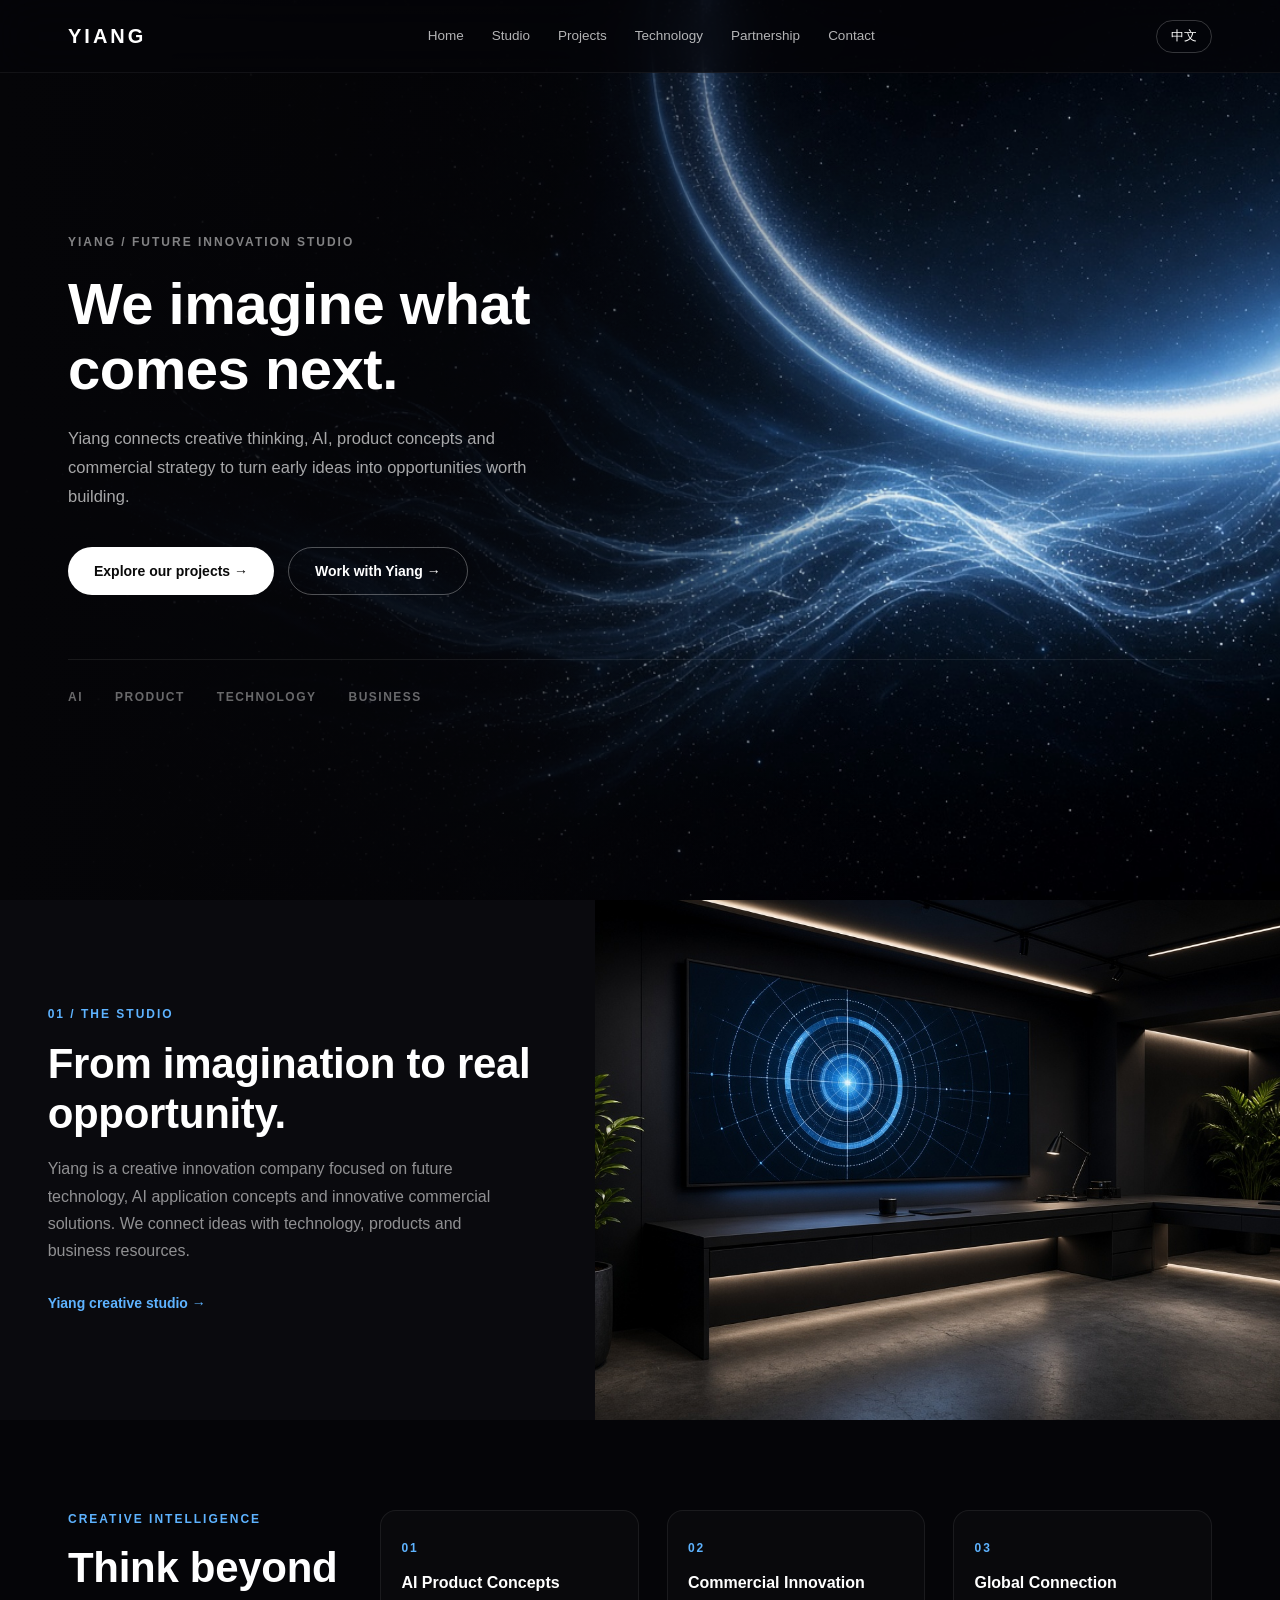
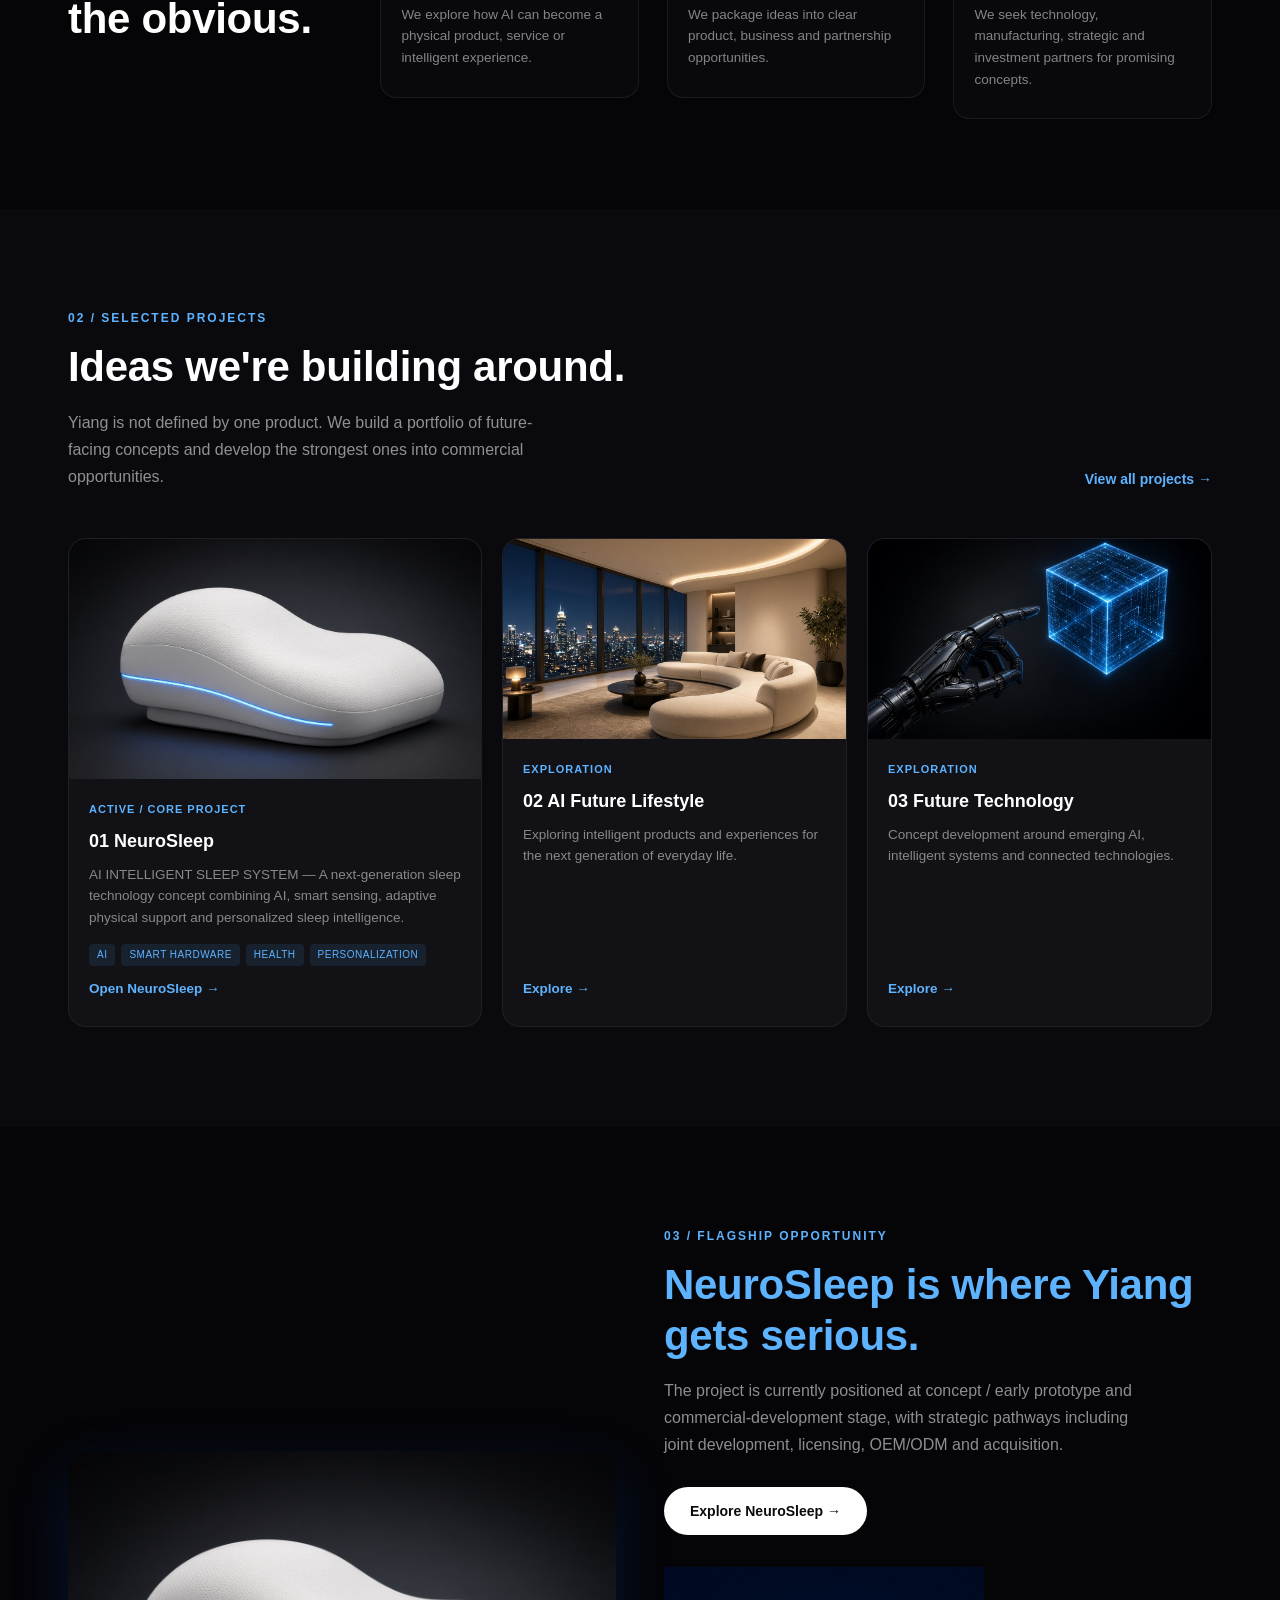
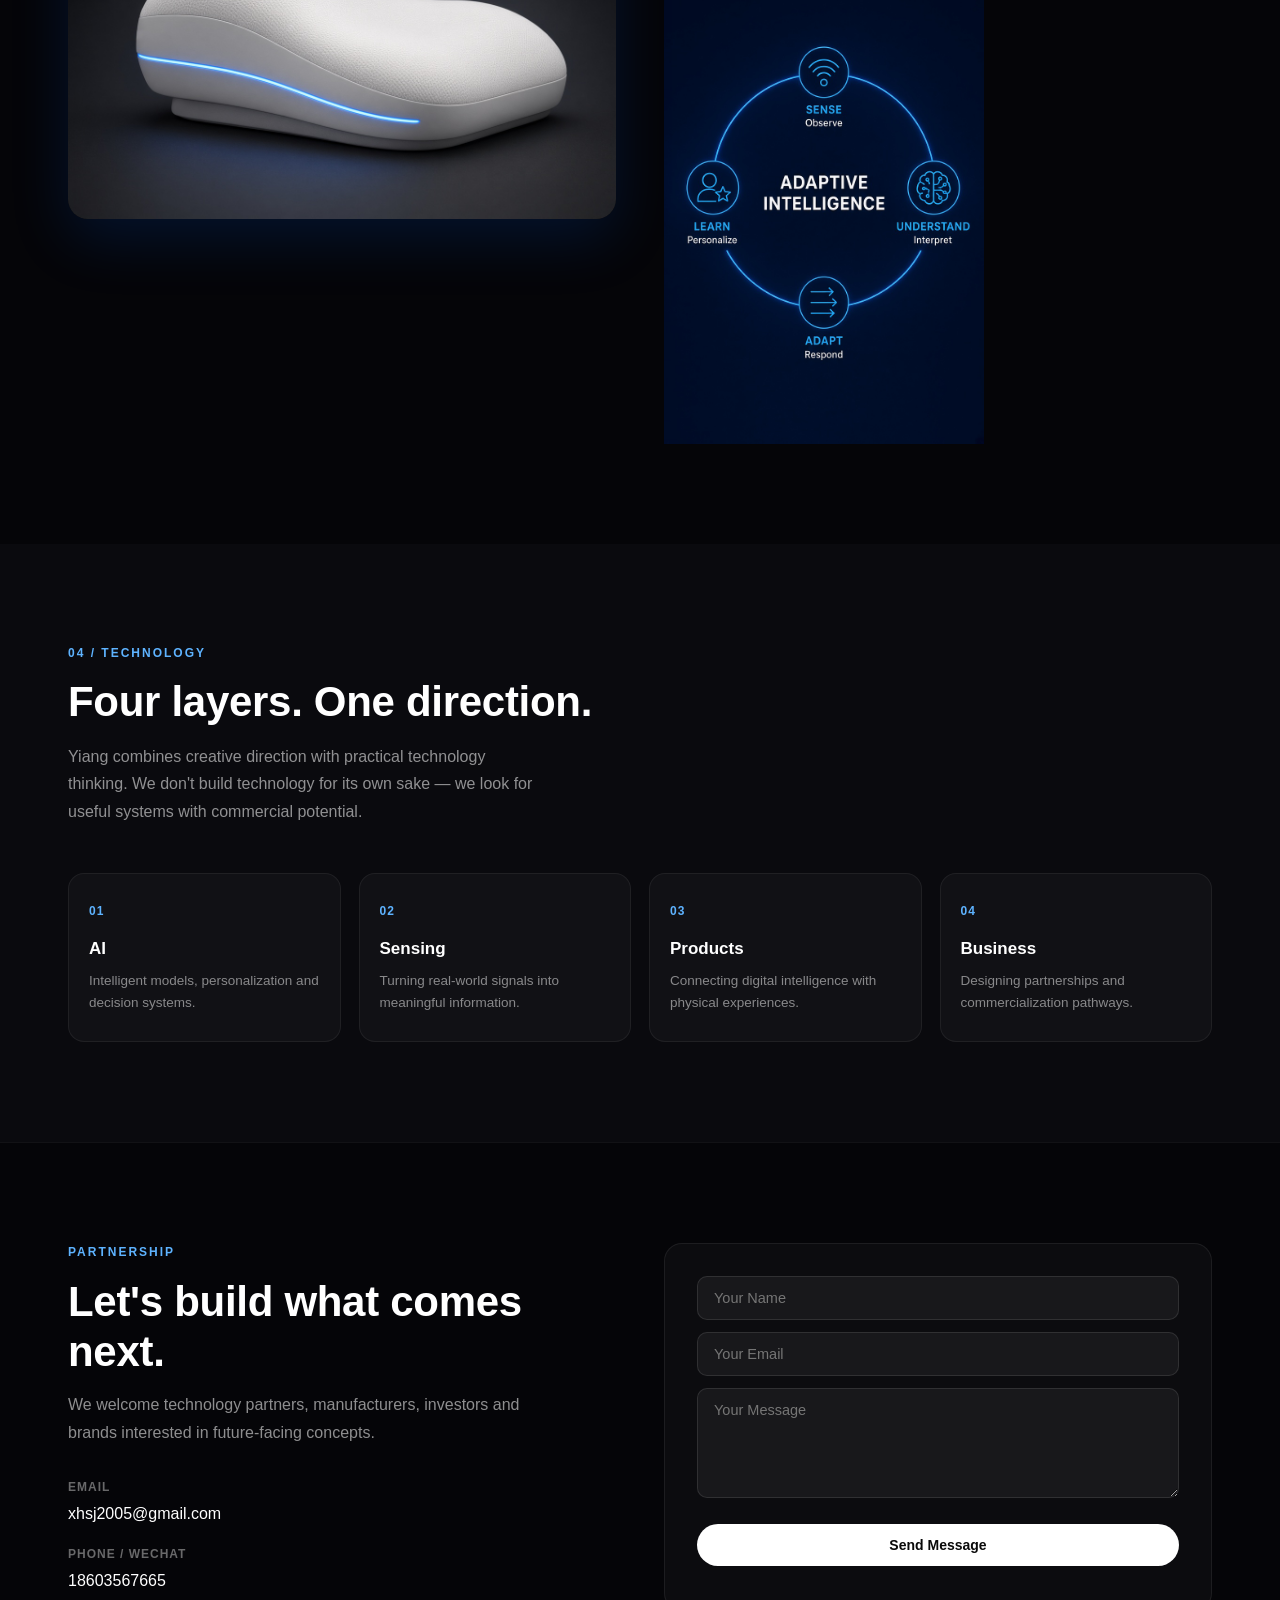
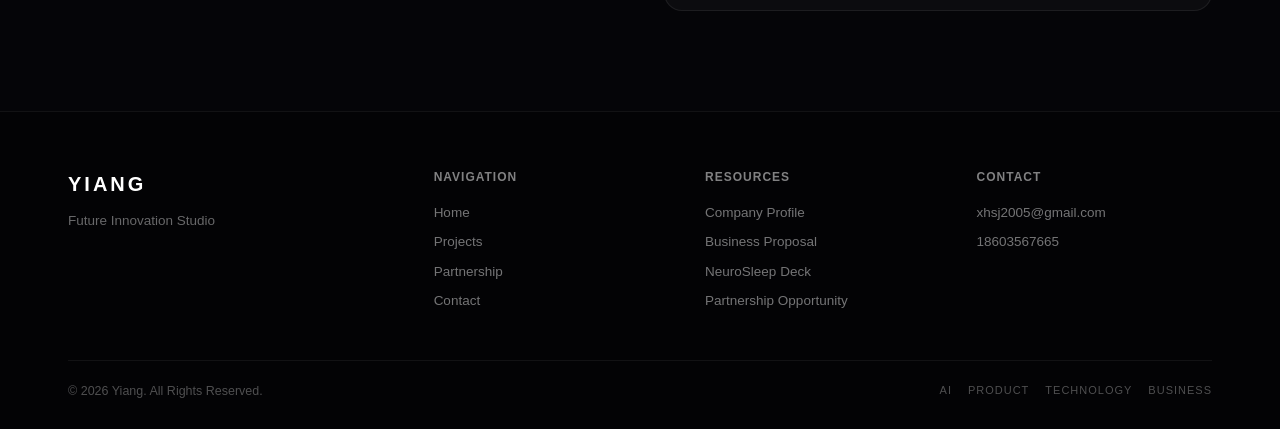
==== index.html @ 13b85a97 "Yiang website redesign" ====
<!DOCTYPE html>
<html lang="en">
<head>
<meta charset="UTF-8">
<meta name="viewport" content="width=device-width, initial-scale=1.0">
<title>Yiang | Future Innovation Studio</title>
<meta name="description" content="Yiang connects creative thinking, AI, product concepts and commercial strategy to turn early ideas into opportunities worth building.">
<link rel="icon" href="image/yiang-logo.png">
<link rel="stylesheet" href="style.css">
</head>
<body>

<!-- HEADER -->
<header class="header">
  <div class="container nav-container">
    <a href="#home" class="logo">YIANG</a>
    <nav class="nav-menu" id="main-nav">
      <a href="#home" data-en="Home" data-zh="首页">Home</a>
      <a href="#studio" data-en="Studio" data-zh="工作室">Studio</a>
      <a href="#projects" data-en="Projects" data-zh="项目">Projects</a>
      <a href="#technology" data-en="Technology" data-zh="技术">Technology</a>
      <a href="#contact" data-en="Partnership" data-zh="合作">Partnership</a>
      <a href="#contact" data-en="Contact" data-zh="联系">Contact</a>
    </nav>
    <div class="header-actions">
      <button id="language-toggle" type="button">中文</button>
      <button class="menu-toggle" id="menu-toggle" aria-label="Menu">☰</button>
    </div>
  </div>
</header>

<!-- HERO -->
<section id="home" class="hero">
  <div class="hero-bg"></div>
  <div class="container">
    <div class="hero-content">
      <div class="hero-label">YIANG / FUTURE INNOVATION STUDIO</div>
      <h1 data-en="We imagine what comes next." data-zh="我们想象下一步。">
        We imagine<br>what comes next.
      </h1>
      <p data-en="Yiang connects creative thinking, AI, product concepts and commercial strategy to turn early ideas into opportunities worth building."
         data-zh="Yiang 连接创意思维、人工智能、产品概念与商业策略，将早期想法转化为值得落地的机会。">
        Yiang connects creative thinking, AI, product concepts and commercial strategy to turn early ideas into opportunities worth building.
      </p>
      <div class="hero-buttons">
        <a href="#projects" class="btn-primary" data-en="Explore our projects →" data-zh="探索项目 →">Explore our projects →</a>
        <a href="#contact" class="btn-outline" data-en="Work with Yiang →" data-zh="与 Yiang 合作 →">Work with Yiang →</a>
      </div>
    </div>
    <div class="hero-tags">
      <span>AI</span>
      <span>PRODUCT</span>
      <span>TECHNOLOGY</span>
      <span>BUSINESS</span>
    </div>
  </div>
</section>

<!-- STUDIO -->
<section id="studio" class="studio">
  <div class="studio-text">
    <div class="section-label">01 / THE STUDIO</div>
    <h2 class="section-title" data-en="From imagination to real opportunity." data-zh="从想象到真实机会。">
      From imagination to real opportunity.
    </h2>
    <p class="section-desc" data-en="Yiang is a creative innovation company focused on future technology, AI application concepts and innovative commercial solutions. We connect ideas with technology, products and business resources."
       data-zh="Yiang 是一家聚焦未来科技、AI 应用概念与创新商业解决方案的创意公司。我们连接想法、技术、产品与商业资源。">
      Yiang is a creative innovation company focused on future technology, AI application concepts and innovative commercial solutions. We connect ideas with technology, products and business resources.
    </p>
    <a href="#projects" class="studio-link" data-en="Yiang creative studio →" data-zh="Yiang 创意工作室 →">Yiang creative studio →</a>
  </div>
  <div class="studio-image"></div>
</section>

<!-- CREATIVE INTELLIGENCE -->
<section class="creative">
  <div class="container">
    <div class="creative-grid">
      <div class="creative-intro">
        <div class="section-label">CREATIVE INTELLIGENCE</div>
        <h2 class="section-title" data-en="Think beyond the obvious." data-zh="超越显而易见的思考。">
          Think beyond the obvious.
        </h2>
      </div>
      <div class="creative-card reveal">
        <div class="section-label" style="margin-bottom:12px">01</div>
        <h3 data-en="AI Product Concepts" data-zh="AI 产品概念">AI Product Concepts</h3>
        <p data-en="We explore how AI can become a physical product, service or intelligent experience."
           data-zh="探索 AI 如何成为实体产品、服务或智能体验。">
          We explore how AI can become a physical product, service or intelligent experience.
        </p>
      </div>
      <div class="creative-card reveal">
        <div class="section-label" style="margin-bottom:12px">02</div>
        <h3 data-en="Commercial Innovation" data-zh="商业创新">Commercial Innovation</h3>
        <p data-en="We package ideas into clear product, business and partnership opportunities."
           data-zh="将想法包装为清晰的产品、商业与合作机会。">
          We package ideas into clear product, business and partnership opportunities.
        </p>
      </div>
      <div class="creative-card reveal">
        <div class="section-label" style="margin-bottom:12px">03</div>
        <h3 data-en="Global Connection" data-zh="全球连接">Global Connection</h3>
        <p data-en="We seek technology, manufacturing, strategic and investment partners for promising concepts."
           data-zh="为有前景的概念寻找技术、制造、战略与投资伙伴。">
          We seek technology, manufacturing, strategic and investment partners for promising concepts.
        </p>
      </div>
    </div>
  </div>
</section>

<!-- PROJECTS -->
<section id="projects" class="projects">
  <div class="container">
    <div class="projects-header">
      <div>
        <div class="section-label">02 / SELECTED PROJECTS</div>
        <h2 class="section-title" data-en="Ideas we're building around." data-zh="我们正在构建的想法。">
          Ideas we're building around.
        </h2>
        <p class="section-desc" data-en="Yiang is not defined by one product. We build a portfolio of future-facing concepts and develop the strongest ones into commercial opportunities."
           data-zh="Yiang 不由单一产品定义。我们构建面向未来的概念组合，并将最有潜力的落地为商业机会。">
          Yiang is not defined by one product. We build a portfolio of future-facing concepts and develop the strongest ones into commercial opportunities.
        </p>
      </div>
      <a href="#contact" class="studio-link" data-en="View all projects →" data-zh="查看全部项目 →">View all projects →</a>
    </div>

    <div class="project-grid">
      <div class="project-card featured reveal">
        <img src="image/neurosleep-device.webp" alt="NeuroSleep">
        <div class="project-body">
          <div class="project-tag">ACTIVE / CORE PROJECT</div>
          <h3>01 NeuroSleep</h3>
          <p data-en="AI INTELLIGENT SLEEP SYSTEM — A next-generation sleep technology concept combining AI, smart sensing, adaptive physical support and personalized sleep intelligence."
             data-zh="AI 智能睡眠系统 — 下一代睡眠科技概念，融合 AI、智能传感、自适应物理支撑与个性化睡眠智能。">
            AI INTELLIGENT SLEEP SYSTEM — A next-generation sleep technology concept combining AI, smart sensing, adaptive physical support and personalized sleep intelligence.
          </p>
          <div class="project-tags">
            <span>AI</span><span>SMART HARDWARE</span><span>HEALTH</span><span>PERSONALIZATION</span>
          </div>
          <a href="https://yiang1905.github.io/NeuroSleep-Technology/" target="_blank" class="project-link">Open NeuroSleep →</a>
        </div>
      </div>

      <div class="project-card reveal">
        <img src="image/ai-lifestyle-room.webp" alt="AI Future Lifestyle">
        <div class="project-body">
          <div class="project-tag">EXPLORATION</div>
          <h3>02 AI Future Lifestyle</h3>
          <p data-en="Exploring intelligent products and experiences for the next generation of everyday life."
             data-zh="探索下一代日常生活的智能产品与体验。">
            Exploring intelligent products and experiences for the next generation of everyday life.
          </p>
          <a href="#contact" class="project-link">Explore →</a>
        </div>
      </div>

      <div class="project-card reveal">
        <img src="image/future-tech-hand.webp" alt="Future Technology">
        <div class="project-body">
          <div class="project-tag">EXPLORATION</div>
          <h3>03 Future Technology</h3>
          <p data-en="Concept development around emerging AI, intelligent systems and connected technologies."
             data-zh="围绕新兴 AI、智能系统与连接技术的概念开发。">
            Concept development around emerging AI, intelligent systems and connected technologies.
          </p>
          <a href="#contact" class="project-link">Explore →</a>
        </div>
      </div>
    </div>
  </div>
</section>

<!-- FLAGSHIP -->
<section class="flagship">
  <div class="container">
    <div class="flagship-grid">
      <div class="flagship-image reveal">
        <img src="image/neurosleep-device.webp" alt="NeuroSleep Device">
      </div>
      <div class="flagship-content">
        <div class="section-label">03 / FLAGSHIP OPPORTUNITY</div>
        <h2 class="section-title">
          <span data-en="NeuroSleep" data-zh="NeuroSleep">NeuroSleep</span>
          <span data-en=" is where Yiang gets serious." data-zh=" 是 Yiang 认真落地的地方。"> is where Yiang gets serious.</span>
        </h2>
        <p class="section-desc" data-en="The project is currently positioned at concept / early prototype and commercial-development stage, with strategic pathways including joint development, licensing, OEM/ODM and acquisition."
           data-zh="项目目前处于概念 / 早期原型与商业开发阶段，战略路径包括联合开发、授权、OEM/ODM 与收购。">
          The project is currently positioned at concept / early prototype and commercial-development stage, with strategic pathways including joint development, licensing, OEM/ODM and acquisition.
        </p>
        <a href="https://yiang1905.github.io/NeuroSleep-Technology/" target="_blank" class="btn-primary" data-en="Explore NeuroSleep →" data-zh="探索 NeuroSleep →">Explore NeuroSleep →</a>
        <div class="flagship-diagram">
          <img src="image/diagram-adaptive.webp" alt="Adaptive Intelligence">
        </div>
      </div>
    </div>
  </div>
</section>

<!-- TECHNOLOGY -->
<section id="technology" class="technology">
  <div class="container">
    <div class="tech-header">
      <div class="section-label">04 / TECHNOLOGY</div>
      <h2 class="section-title" data-en="Four layers. One direction." data-zh="四层结构，一个方向。">
        Four layers. One direction.
      </h2>
      <p class="section-desc" data-en="Yiang combines creative direction with practical technology thinking. We don't build technology for its own sake — we look for useful systems with commercial potential."
         data-zh="Yiang 将创意方向与实用技术思维结合。我们不为技术而技术，而是寻找有商业潜力的有用系统。">
        Yiang combines creative direction with practical technology thinking. We don't build technology for its own sake — we look for useful systems with commercial potential.
      </p>
    </div>
    <div class="tech-grid">
      <div class="tech-card reveal">
        <div class="tech-num">01</div>
        <h3>AI</h3>
        <p data-en="Intelligent models, personalization and decision systems." data-zh="智能模型、个性化与决策系统。">
          Intelligent models, personalization and decision systems.
        </p>
      </div>
      <div class="tech-card reveal">
        <div class="tech-num">02</div>
        <h3 data-en="Sensing" data-zh="传感">Sensing</h3>
        <p data-en="Turning real-world signals into meaningful information." data-zh="将现实信号转化为有意义的信息。">
          Turning real-world signals into meaningful information.
        </p>
      </div>
      <div class="tech-card reveal">
        <div class="tech-num">03</div>
        <h3 data-en="Products" data-zh="产品">Products</h3>
        <p data-en="Connecting digital intelligence with physical experiences." data-zh="连接数字智能与物理体验。">
          Connecting digital intelligence with physical experiences.
        </p>
      </div>
      <div class="tech-card reveal">
        <div class="tech-num">04</div>
        <h3 data-en="Business" data-zh="商业">Business</h3>
        <p data-en="Designing partnerships and commercialization pathways." data-zh="设计合作关系与商业化路径。">
          Designing partnerships and commercialization pathways.
        </p>
      </div>
    </div>
  </div>
</section>

<!-- CONTACT -->
<section id="contact" class="contact">
  <div class="container">
    <div class="contact-grid">
      <div class="contact-info">
        <div class="section-label">PARTNERSHIP</div>
        <h2 class="section-title" data-en="Let's build what comes next." data-zh="一起构建下一步。">
          Let's build what comes next.
        </h2>
        <p class="section-desc" data-en="We welcome technology partners, manufacturers, investors and brands interested in future-facing concepts."
           data-zh="欢迎对面向未来概念感兴趣的技术伙伴、制造商、投资人与品牌。">
          We welcome technology partners, manufacturers, investors and brands interested in future-facing concepts.
        </p>
        <div class="contact-item">
          <strong>Email</strong>
          <a href="mailto:xhsj2005@gmail.com">xhsj2005@gmail.com</a>
        </div>
        <div class="contact-item">
          <strong data-en="Phone / WeChat" data-zh="电话 / 微信">Phone / WeChat</strong>
          <span>18603567665</span>
        </div>
      </div>
      <div class="contact-form">
        <form action="mailto:xhsj2005@gmail.com" method="post" enctype="text/plain">
          <input type="text" name="name" placeholder="Your Name" required>
          <input type="email" name="email" placeholder="Your Email" required>
          <textarea name="message" placeholder="Your Message" required></textarea>
          <button type="submit" class="btn-primary" data-en="Send Message" data-zh="发送消息">Send Message</button>
        </form>
      </div>
    </div>
  </div>
</section>

<!-- FOOTER -->
<footer class="footer">
  <div class="container">
    <div class="footer-grid">
      <div class="footer-brand">
        <div class="logo">YIANG</div>
        <p data-en="Future Innovation Studio" data-zh="未来创新工作室">Future Innovation Studio</p>
      </div>
      <div class="footer-col">
        <h4 data-en="Navigation" data-zh="导航">Navigation</h4>
        <a href="#home" data-en="Home" data-zh="首页">Home</a>
        <a href="#projects" data-en="Projects" data-zh="项目">Projects</a>
        <a href="#contact" data-en="Partnership" data-zh="合作">Partnership</a>
        <a href="#contact" data-en="Contact" data-zh="联系">Contact</a>
      </div>
      <div class="footer-col">
        <h4 data-en="Resources" data-zh="资源">Resources</h4>
        <a href="#contact" data-en="Company Profile" data-zh="公司简介">Company Profile</a>
        <a href="#contact" data-en="Business Proposal" data-zh="商业计划">Business Proposal</a>
        <a href="https://yiang1905.github.io/NeuroSleep-Technology/" target="_blank">NeuroSleep Deck</a>
        <a href="#contact" data-en="Partnership Opportunity" data-zh="合作机会">Partnership Opportunity</a>
      </div>
      <div class="footer-col">
        <h4 data-en="Contact" data-zh="联系">Contact</h4>
        <a href="mailto:xhsj2005@gmail.com">xhsj2005@gmail.com</a>
        <span style="display:block;font-size:13.5px;color:rgba(255,255,255,.45);margin-bottom:8px">18603567665</span>
      </div>
    </div>
    <div class="footer-bottom">
      <span>© 2026 Yiang. All Rights Reserved.</span>
      <div class="footer-tags">
        <span>AI</span>
        <span>PRODUCT</span>
        <span>TECHNOLOGY</span>
        <span>BUSINESS</span>
      </div>
    </div>
  </div>
</footer>

<script src="script.js"></script>
</body>
</html>
---- style.css ----
/* =====================================
   Yiang — Future Innovation Studio
   V4.0 Dark Premium
===================================== */

*,*::before,*::after{margin:0;padding:0;box-sizing:border-box}
html{scroll-behavior:smooth}
body{
  font-family:-apple-system,BlinkMacSystemFont,"Segoe UI",Roboto,"Helvetica Neue",Arial,sans-serif;
  background:#050508;
  color:#fff;
  line-height:1.6;
  overflow-x:hidden;
  -webkit-font-smoothing:antialiased;
}
img{max-width:100%;display:block}
a{text-decoration:none;color:inherit;transition:.25s}
.container{width:100%;max-width:1200px;margin:0 auto;padding:0 28px}

/* ===== HEADER ===== */
.header{
  position:fixed;top:0;left:0;width:100%;z-index:1000;
  background:rgba(5,5,8,.75);
  backdrop-filter:blur(20px);-webkit-backdrop-filter:blur(20px);
  border-bottom:1px solid rgba(255,255,255,.06);
  transition:background .3s;
}
.header.scrolled{background:rgba(5,5,8,.92)}
.nav-container{
  height:72px;display:flex;align-items:center;justify-content:space-between;gap:16px;
}
.logo{
  font-size:20px;font-weight:700;letter-spacing:3px;color:#fff;
}
.nav-menu{display:flex;align-items:center;gap:28px}
.nav-menu a{
  font-size:13.5px;font-weight:500;color:rgba(255,255,255,.7);
}
.nav-menu a:hover{color:#fff}
.header-actions{display:flex;align-items:center;gap:12px}
#language-toggle{
  border:1px solid rgba(255,255,255,.2);
  background:transparent;color:#fff;
  padding:7px 14px;border-radius:40px;
  font-size:12.5px;cursor:pointer;transition:.25s;
}
#language-toggle:hover{border-color:#5eb3ff;color:#5eb3ff}
.menu-toggle{
  display:none;background:none;border:none;color:#fff;
  font-size:22px;cursor:pointer;padding:4px 6px;
}

/* ===== BUTTONS ===== */
.btn-primary{
  display:inline-flex;align-items:center;gap:8px;
  background:#fff;color:#0a0a0a;
  padding:13px 26px;border-radius:50px;
  font-size:14px;font-weight:600;
  transition:.3s;border:none;cursor:pointer;
}
.btn-primary:hover{background:#5eb3ff;color:#fff;transform:translateY(-2px)}
.btn-outline{
  display:inline-flex;align-items:center;gap:8px;
  background:transparent;color:#fff;
  padding:12px 26px;border-radius:50px;
  font-size:14px;font-weight:600;
  border:1px solid rgba(255,255,255,.3);
  transition:.3s;cursor:pointer;
}
.btn-outline:hover{border-color:#5eb3ff;color:#5eb3ff}

/* ===== HERO ===== */
.hero{
  min-height:100vh;
  display:flex;align-items:center;
  padding:120px 0 80px;
  position:relative;
  overflow:hidden;
  background:#050508;
}
.hero-bg{
  position:absolute;inset:0;
  background:url('image/hero-cosmic-bg.webp') center right / cover no-repeat;
  opacity:.95;
}
.hero-bg::after{
  content:"";position:absolute;inset:0;
  background:linear-gradient(90deg,#050508 0%,rgba(5,5,8,.7) 40%,transparent 70%);
}
.hero-content{position:relative;z-index:2;max-width:560px}
.hero-label{
  font-size:12px;font-weight:600;letter-spacing:2px;
  color:rgba(255,255,255,.5);text-transform:uppercase;margin-bottom:20px;
}
.hero h1{
  font-size:clamp(36px,5.5vw,58px);
  font-weight:750;line-height:1.12;letter-spacing:-.5px;
  margin-bottom:22px;
}
.hero p{
  font-size:16.5px;color:rgba(255,255,255,.65);
  line-height:1.75;margin-bottom:36px;max-width:460px;
}
.hero-buttons{display:flex;flex-wrap:wrap;gap:14px}
.hero-tags{
  position:relative;z-index:2;
  display:flex;gap:32px;margin-top:64px;
  padding-top:28px;border-top:1px solid rgba(255,255,255,.08);
}
.hero-tags span{
  font-size:12px;font-weight:600;letter-spacing:1.5px;
  color:rgba(255,255,255,.4);text-transform:uppercase;
}

/* ===== SECTION COMMON ===== */
.section{padding:100px 0}
.section-label{
  font-size:12px;font-weight:600;letter-spacing:2px;
  color:#5eb3ff;text-transform:uppercase;margin-bottom:14px;
}
.section-title{
  font-size:clamp(28px,3.5vw,42px);
  font-weight:750;line-height:1.2;letter-spacing:-.3px;
  margin-bottom:16px;
}
.section-desc{
  font-size:16px;color:rgba(255,255,255,.55);
  line-height:1.7;max-width:480px;
}

/* ===== STUDIO ===== */
.studio{
  background:#0a0a0e;
  display:grid;grid-template-columns:1fr 1.15fr;
  min-height:520px;
}
.studio-text{
  padding:80px 48px 80px 8%;
  display:flex;flex-direction:column;justify-content:center;
}
.studio-text .section-desc{margin-bottom:28px}
.studio-link{
  font-size:14px;font-weight:600;color:#5eb3ff;
  display:inline-flex;align-items:center;gap:6px;
}
.studio-link:hover{gap:10px}
.studio-image{
  background:url('image/studio-interior.webp') center / cover no-repeat;
  min-height:400px;
}

/* ===== CREATIVE INTELLIGENCE ===== */
.creative{
  background:#050508;
  padding:90px 0;
}
.creative-grid{
  display:grid;grid-template-columns:1.1fr 1fr 1fr 1fr;
  gap:28px;align-items:start;
}
.creative-intro .section-title{margin-bottom:12px}
.creative-card{
  padding:28px 20px;
  border:1px solid rgba(255,255,255,.07);
  border-radius:16px;
  background:rgba(255,255,255,.02);
  transition:.3s;
}
.creative-card:hover{
  border-color:rgba(94,179,255,.3);
  background:rgba(94,179,255,.04);
}
.creative-card .icon{
  width:48px;height:48px;margin-bottom:18px;
  object-fit:contain;
}
.creative-card h3{
  font-size:16px;font-weight:650;margin-bottom:8px;
}
.creative-card p{
  font-size:13.5px;color:rgba(255,255,255,.5);line-height:1.6;
}

/* ===== PROJECTS ===== */
.projects{background:#0a0a0e;padding:100px 0}
.projects-header{
  display:flex;justify-content:space-between;align-items:flex-end;
  margin-bottom:48px;gap:24px;flex-wrap:wrap;
}
.project-grid{
  display:grid;grid-template-columns:1.2fr 1fr 1fr;
  gap:20px;
}
.project-card{
  border-radius:18px;overflow:hidden;
  background:#111116;
  border:1px solid rgba(255,255,255,.06);
  transition:transform .35s,box-shadow .35s;
  display:flex;flex-direction:column;
}
.project-card:hover{
  transform:translateY(-6px);
  box-shadow:0 20px 50px rgba(0,0,0,.4);
}
.project-card.featured{grid-row:span 1}
.project-card img{
  width:100%;height:200px;object-fit:cover;
}
.project-card.featured img{height:240px}
.project-body{padding:22px 20px 26px;flex-grow:1;display:flex;flex-direction:column}
.project-tag{
  font-size:11px;font-weight:600;letter-spacing:1px;
  color:#5eb3ff;text-transform:uppercase;margin-bottom:8px;
}
.project-body h3{font-size:18px;font-weight:700;margin-bottom:8px}
.project-body p{
  font-size:13.5px;color:rgba(255,255,255,.5);
  line-height:1.6;flex-grow:1;margin-bottom:16px;
}
.project-link{
  font-size:13.5px;font-weight:600;color:#5eb3ff;
  display:inline-flex;align-items:center;gap:4px;
}
.project-link:hover{gap:8px}
.project-tags{
  display:flex;flex-wrap:wrap;gap:6px;margin-bottom:12px;
}
.project-tags span{
  font-size:10px;padding:3px 8px;border-radius:4px;
  background:rgba(94,179,255,.1);color:#5eb3ff;
  letter-spacing:.5px;
}

/* ===== FLAGSHIP ===== */
.flagship{
  background:#050508;
  padding:100px 0;
}
.flagship-grid{
  display:grid;grid-template-columns:1fr 1fr;
  gap:48px;align-items:center;
}
.flagship-image img{
  width:100%;border-radius:20px;
  box-shadow:0 20px 60px rgba(0,100,255,.15);
}
.flagship-content .section-title{margin-bottom:16px}
.flagship-content .section-title span{color:#5eb3ff}
.flagship-content .section-desc{margin-bottom:28px}
.flagship-diagram{
  margin-top:32px;max-width:320px;
}
.flagship-diagram img{width:100%}

/* ===== TECHNOLOGY ===== */
.technology{background:#0a0a0e;padding:100px 0}
.tech-header{margin-bottom:48px}
.tech-grid{
  display:grid;grid-template-columns:repeat(4,1fr);gap:18px;
}
.tech-card{
  background:rgba(255,255,255,.03);
  border:1px solid rgba(255,255,255,.06);
  border-radius:16px;padding:28px 20px;
  transition:.3s;
}
.tech-card:hover{
  border-color:rgba(94,179,255,.25);
  background:rgba(94,179,255,.05);
}
.tech-num{
  font-size:12px;font-weight:600;color:#5eb3ff;
  letter-spacing:1px;margin-bottom:14px;
}
.tech-card h3{font-size:17px;font-weight:700;margin-bottom:8px}
.tech-card p{font-size:13.5px;color:rgba(255,255,255,.5);line-height:1.6}

/* ===== CONTACT ===== */
.contact{
  background:#050508;padding:100px 0;
  border-top:1px solid rgba(255,255,255,.05);
}
.contact-grid{
  display:grid;grid-template-columns:1fr 1fr;gap:48px;
}
.contact-info .section-title{margin-bottom:14px}
.contact-info .section-desc{margin-bottom:32px}
.contact-item{margin-bottom:18px}
.contact-item strong{
  display:block;font-size:12px;letter-spacing:1px;
  color:rgba(255,255,255,.4);text-transform:uppercase;margin-bottom:4px;
}
.contact-item a,.contact-item span{font-size:16px;color:#fff}
.contact-item a:hover{color:#5eb3ff}
.contact-form{
  background:rgba(255,255,255,.03);
  border:1px solid rgba(255,255,255,.07);
  border-radius:18px;padding:32px;
}
.contact-form input,
.contact-form textarea{
  width:100%;padding:13px 16px;margin-bottom:12px;
  background:rgba(255,255,255,.05);
  border:1px solid rgba(255,255,255,.1);
  border-radius:10px;color:#fff;font-size:14.5px;
  font-family:inherit;transition:.25s;
}
.contact-form input:focus,
.contact-form textarea:focus{
  outline:none;border-color:#5eb3ff;
}
.contact-form textarea{min-height:110px;resize:vertical}
.contact-form button{width:100%;margin-top:6px;justify-content:center}

/* ===== FOOTER ===== */
.footer{
  background:#030305;padding:56px 0 28px;
  border-top:1px solid rgba(255,255,255,.06);
}
.footer-grid{
  display:grid;grid-template-columns:1.4fr 1fr 1fr 1fr;
  gap:36px;margin-bottom:40px;
}
.footer-brand .logo{margin-bottom:10px}
.footer-brand p{font-size:13.5px;color:rgba(255,255,255,.4);max-width:220px}
.footer-col h4{
  font-size:12px;font-weight:650;letter-spacing:1px;
  text-transform:uppercase;color:rgba(255,255,255,.5);
  margin-bottom:14px;
}
.footer-col a{
  display:block;font-size:13.5px;
  color:rgba(255,255,255,.45);margin-bottom:8px;
}
.footer-col a:hover{color:#5eb3ff}
.footer-bottom{
  border-top:1px solid rgba(255,255,255,.06);
  padding-top:20px;
  display:flex;justify-content:space-between;align-items:center;
  flex-wrap:wrap;gap:12px;
  font-size:12.5px;color:rgba(255,255,255,.3);
}
.footer-tags{display:flex;gap:16px}
.footer-tags span{letter-spacing:1px;text-transform:uppercase;font-size:11px}

/* ===== REVEAL ===== */
.reveal{opacity:0;transform:translateY(24px);transition:opacity .65s ease,transform .65s ease}
.reveal.visible{opacity:1;transform:translateY(0)}

/* ===== MOBILE ===== */
@media(max-width:1024px){
  .studio{grid-template-columns:1fr}
  .studio-image{min-height:320px;order:-1}
  .creative-grid{grid-template-columns:1fr 1fr}
  .project-grid{grid-template-columns:1fr 1fr}
  .flagship-grid,.contact-grid{grid-template-columns:1fr}
  .tech-grid{grid-template-columns:1fr 1fr}
  .footer-grid{grid-template-columns:1fr 1fr}
}
@media(max-width:768px){
  .nav-menu{
    position:fixed;top:0;right:-100%;width:min(280px,80vw);
    height:100vh;background:#0a0a0e;
    flex-direction:column;align-items:flex-start;
    padding:88px 28px 40px;gap:4px;
    transition:right .35s;z-index:999;
    border-left:1px solid rgba(255,255,255,.08);
  }
  .nav-menu.open{right:0}
  .nav-menu a{font-size:16px;padding:12px 0;width:100%;border-bottom:1px solid rgba(255,255,255,.06)}
  .menu-toggle{display:block}
  .hero{min-height:auto;padding:110px 0 60px}
  .hero-bg{opacity:.5}
  .hero-bg::after{background:linear-gradient(180deg,#050508 0%,rgba(5,5,8,.85) 50%,#050508 100%)}
  .hero-tags{gap:16px;flex-wrap:wrap}
  .creative-grid,.project-grid,.tech-grid{grid-template-columns:1fr}
  .studio-text{padding:48px 28px}
  .section{padding:70px 0}
  .footer-grid{grid-template-columns:1fr}
  .container{padding:0 20px}
  .hero-buttons{flex-direction:column}
  .btn-primary,.btn-outline{width:100%;justify-content:center}
}
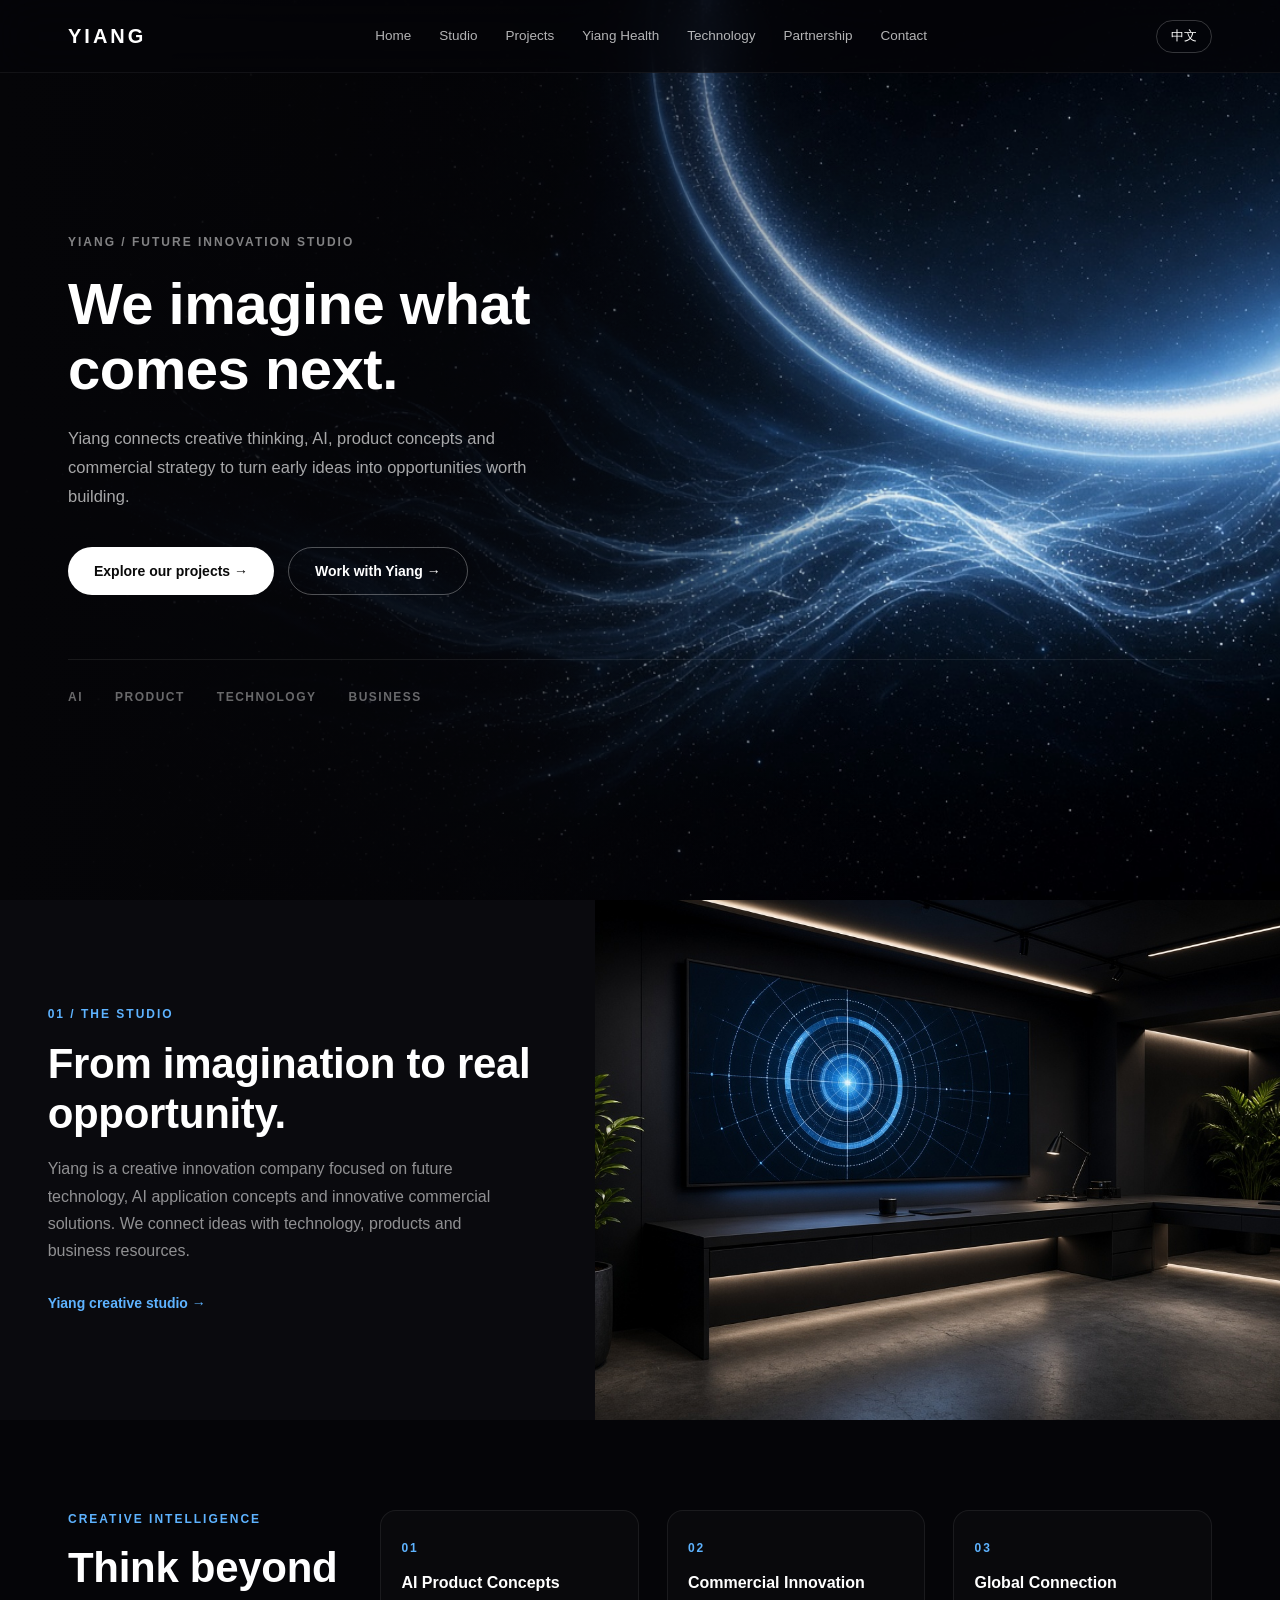
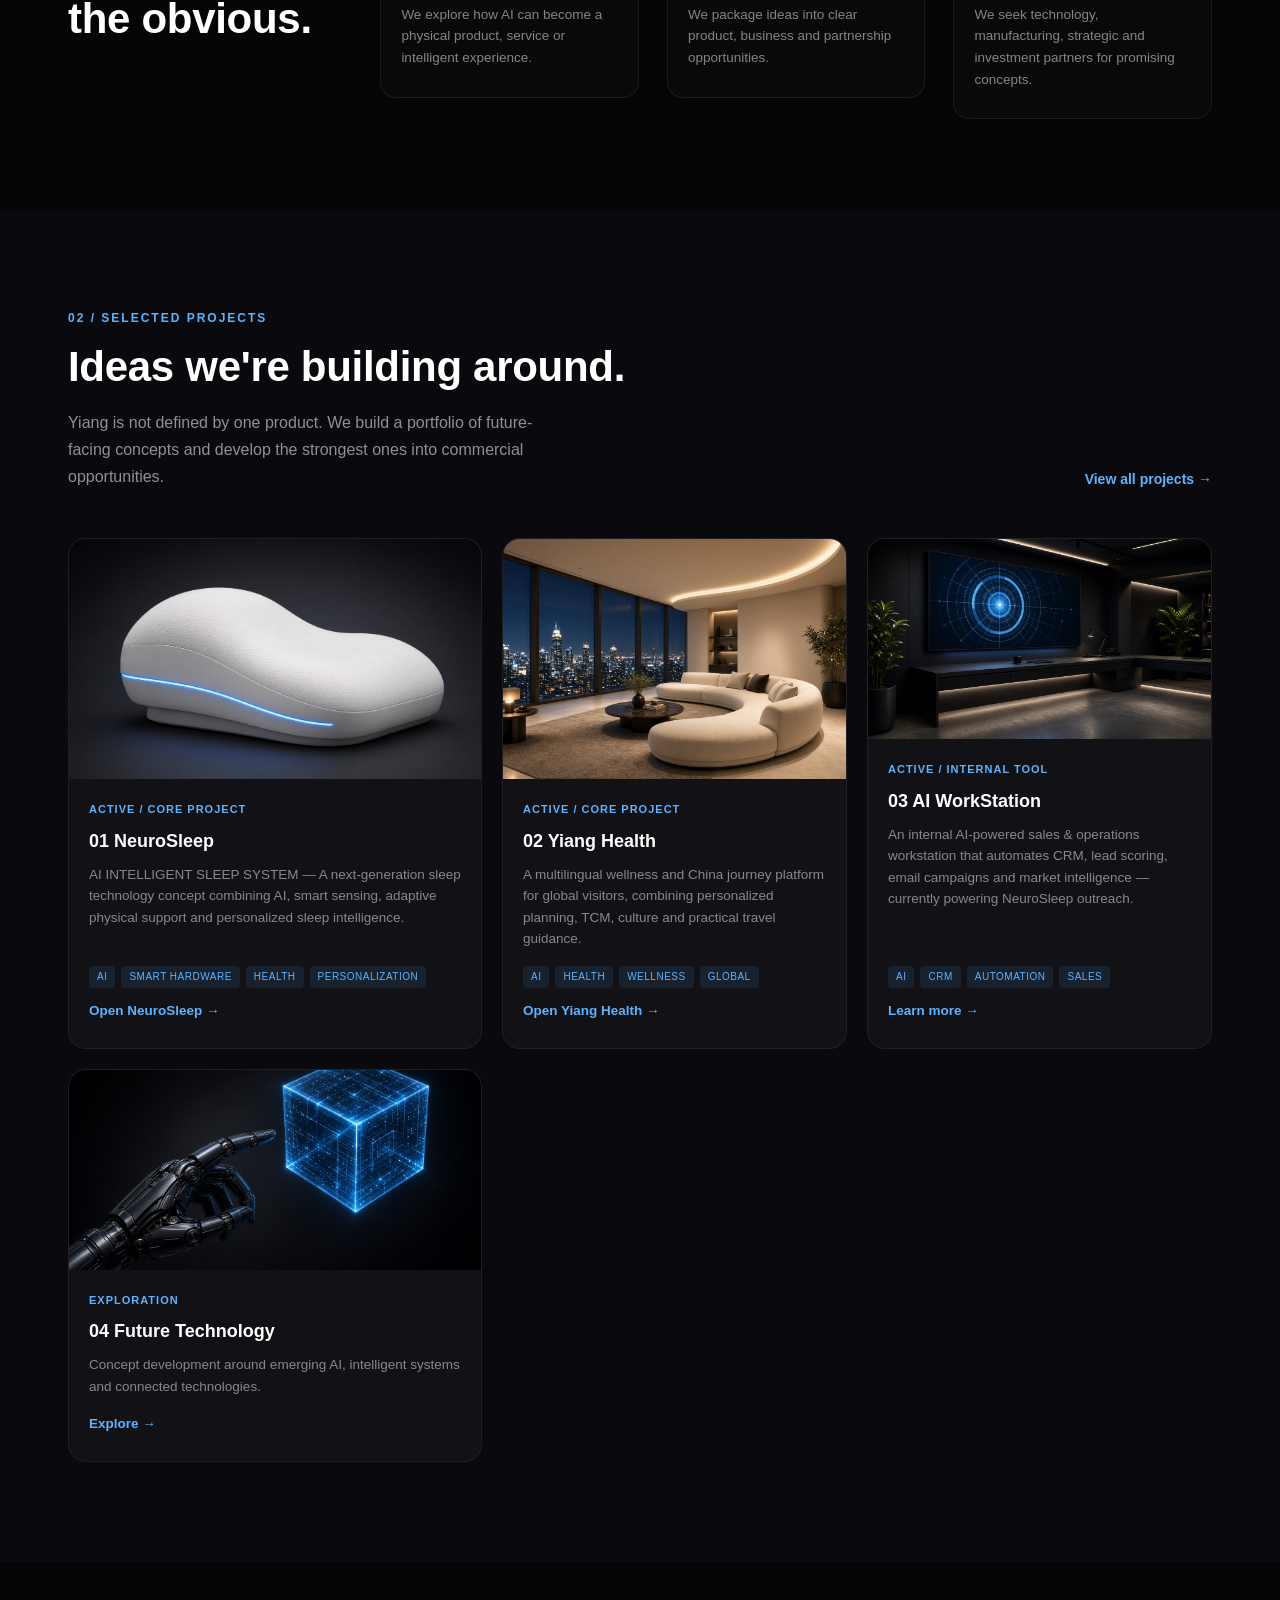
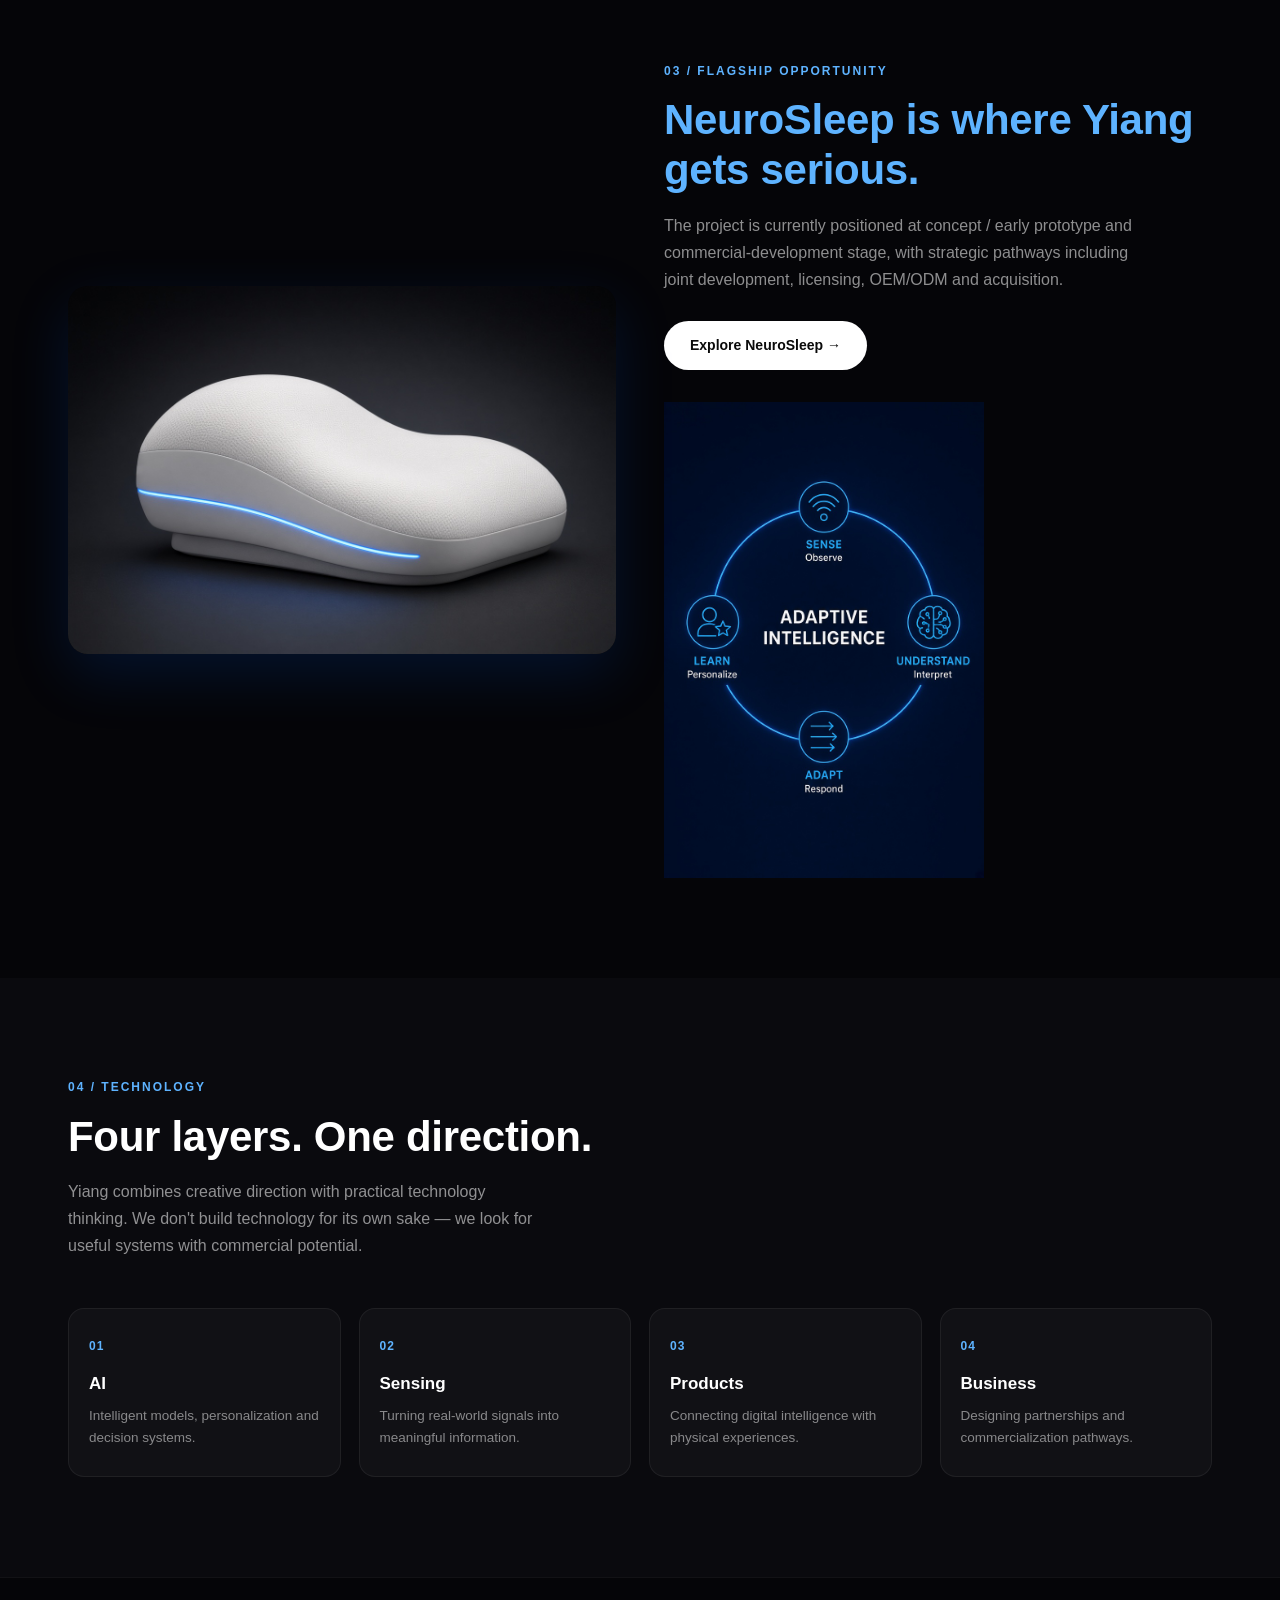
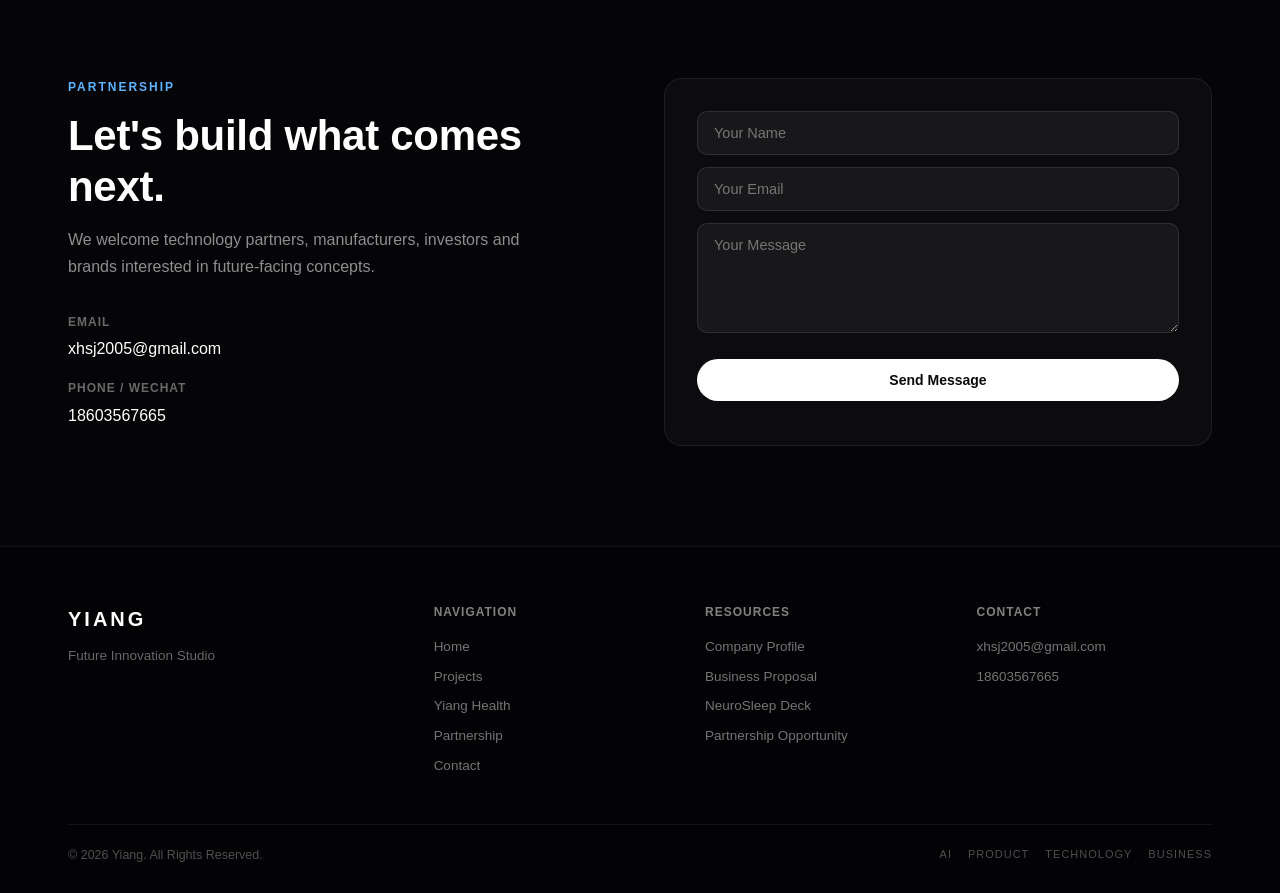
==== commit 6d51b9cb: "01/02/03项目卡片加图片,Yiang Health链接改为新页面打开" ====
--- a/index.html
+++ b/index.html
@@ -1,4 +1,4 @@
-<!DOCTYPE html>
+﻿<!DOCTYPE html>
 <html lang="en">
 <head>
 <meta charset="UTF-8">
@@ -18,6 +18,7 @@
       <a href="#home" data-en="Home" data-zh="首页">Home</a>
       <a href="#studio" data-en="Studio" data-zh="工作室">Studio</a>
       <a href="#projects" data-en="Projects" data-zh="项目">Projects</a>
+      <a href="health/index.html" target="_blank" data-en="Yiang Health" data-zh="Yiang Health">Yiang Health</a>
       <a href="#technology" data-en="Technology" data-zh="技术">Technology</a>
       <a href="#contact" data-en="Partnership" data-zh="合作">Partnership</a>
       <a href="#contact" data-en="Contact" data-zh="联系">Contact</a>
@@ -144,16 +145,35 @@
         </div>
       </div>
 
+      <div class="project-card featured reveal health-project">
+        <img src="image/ai-lifestyle-room.webp" alt="Yiang Health">
+        <div class="project-body">
+          <div class="project-tag">ACTIVE / CORE PROJECT</div>
+          <h3>02 Yiang Health</h3>
+          <p data-en="A multilingual wellness and China journey platform for global visitors, combining personalized planning, TCM, culture and practical travel guidance."
+             data-zh="面向全球访客的多语言健康与中国旅行平台，结合个性化规划、中医、文化体验与实用旅行指引。">
+            A multilingual wellness and China journey platform for global visitors, combining personalized planning, TCM, culture and practical travel guidance.
+          </p>
+          <div class="project-tags">
+            <span>AI</span><span>HEALTH</span><span>WELLNESS</span><span>GLOBAL</span>
+          </div>
+          <a href="health/index.html" target="_blank" class="project-link" data-en="Open Yiang Health →" data-zh="打开 Yiang Health →">Open Yiang Health →</a>
+        </div>
+      </div>
+
       <div class="project-card reveal">
-        <img src="image/ai-lifestyle-room.webp" alt="AI Future Lifestyle">
+        <img src="image/studio-interior.webp" alt="AI WorkStation">
         <div class="project-body">
-          <div class="project-tag">EXPLORATION</div>
-          <h3>02 AI Future Lifestyle</h3>
-          <p data-en="Exploring intelligent products and experiences for the next generation of everyday life."
-             data-zh="探索下一代日常生活的智能产品与体验。">
-            Exploring intelligent products and experiences for the next generation of everyday life.
+          <div class="project-tag">ACTIVE / INTERNAL TOOL</div>
+          <h3>03 AI WorkStation</h3>
+          <p data-en="An internal AI-powered sales & operations workstation that automates CRM, lead scoring, email campaigns and market intelligence — currently powering NeuroSleep outreach."
+             data-zh="内部 AI 销售与运营工作站，自动完成 CRM、线索评分、邮件营销与市场情报，目前服务于 NeuroSleep 拓展。">
+            An internal AI-powered sales & operations workstation that automates CRM, lead scoring, email campaigns and market intelligence — currently powering NeuroSleep outreach.
           </p>
-          <a href="#contact" class="project-link">Explore →</a>
+          <div class="project-tags">
+            <span>AI</span><span>CRM</span><span>AUTOMATION</span><span>SALES</span>
+          </div>
+          <a href="#contact" class="project-link">Learn more →</a>
         </div>
       </div>
 
@@ -161,7 +181,7 @@
         <img src="image/future-tech-hand.webp" alt="Future Technology">
         <div class="project-body">
           <div class="project-tag">EXPLORATION</div>
-          <h3>03 Future Technology</h3>
+          <h3>04 Future Technology</h3>
           <p data-en="Concept development around emerging AI, intelligent systems and connected technologies."
              data-zh="围绕新兴 AI、智能系统与连接技术的概念开发。">
             Concept development around emerging AI, intelligent systems and connected technologies.
@@ -291,6 +311,7 @@
         <h4 data-en="Navigation" data-zh="导航">Navigation</h4>
         <a href="#home" data-en="Home" data-zh="首页">Home</a>
         <a href="#projects" data-en="Projects" data-zh="项目">Projects</a>
+      <a href="health/index.html" target="_blank" data-en="Yiang Health" data-zh="Yiang Health">Yiang Health</a>
         <a href="#contact" data-en="Partnership" data-zh="合作">Partnership</a>
         <a href="#contact" data-en="Contact" data-zh="联系">Contact</a>
       </div>
@@ -322,3 +343,5 @@
 <script src="script.js"></script>
 </body>
 </html>
+
+
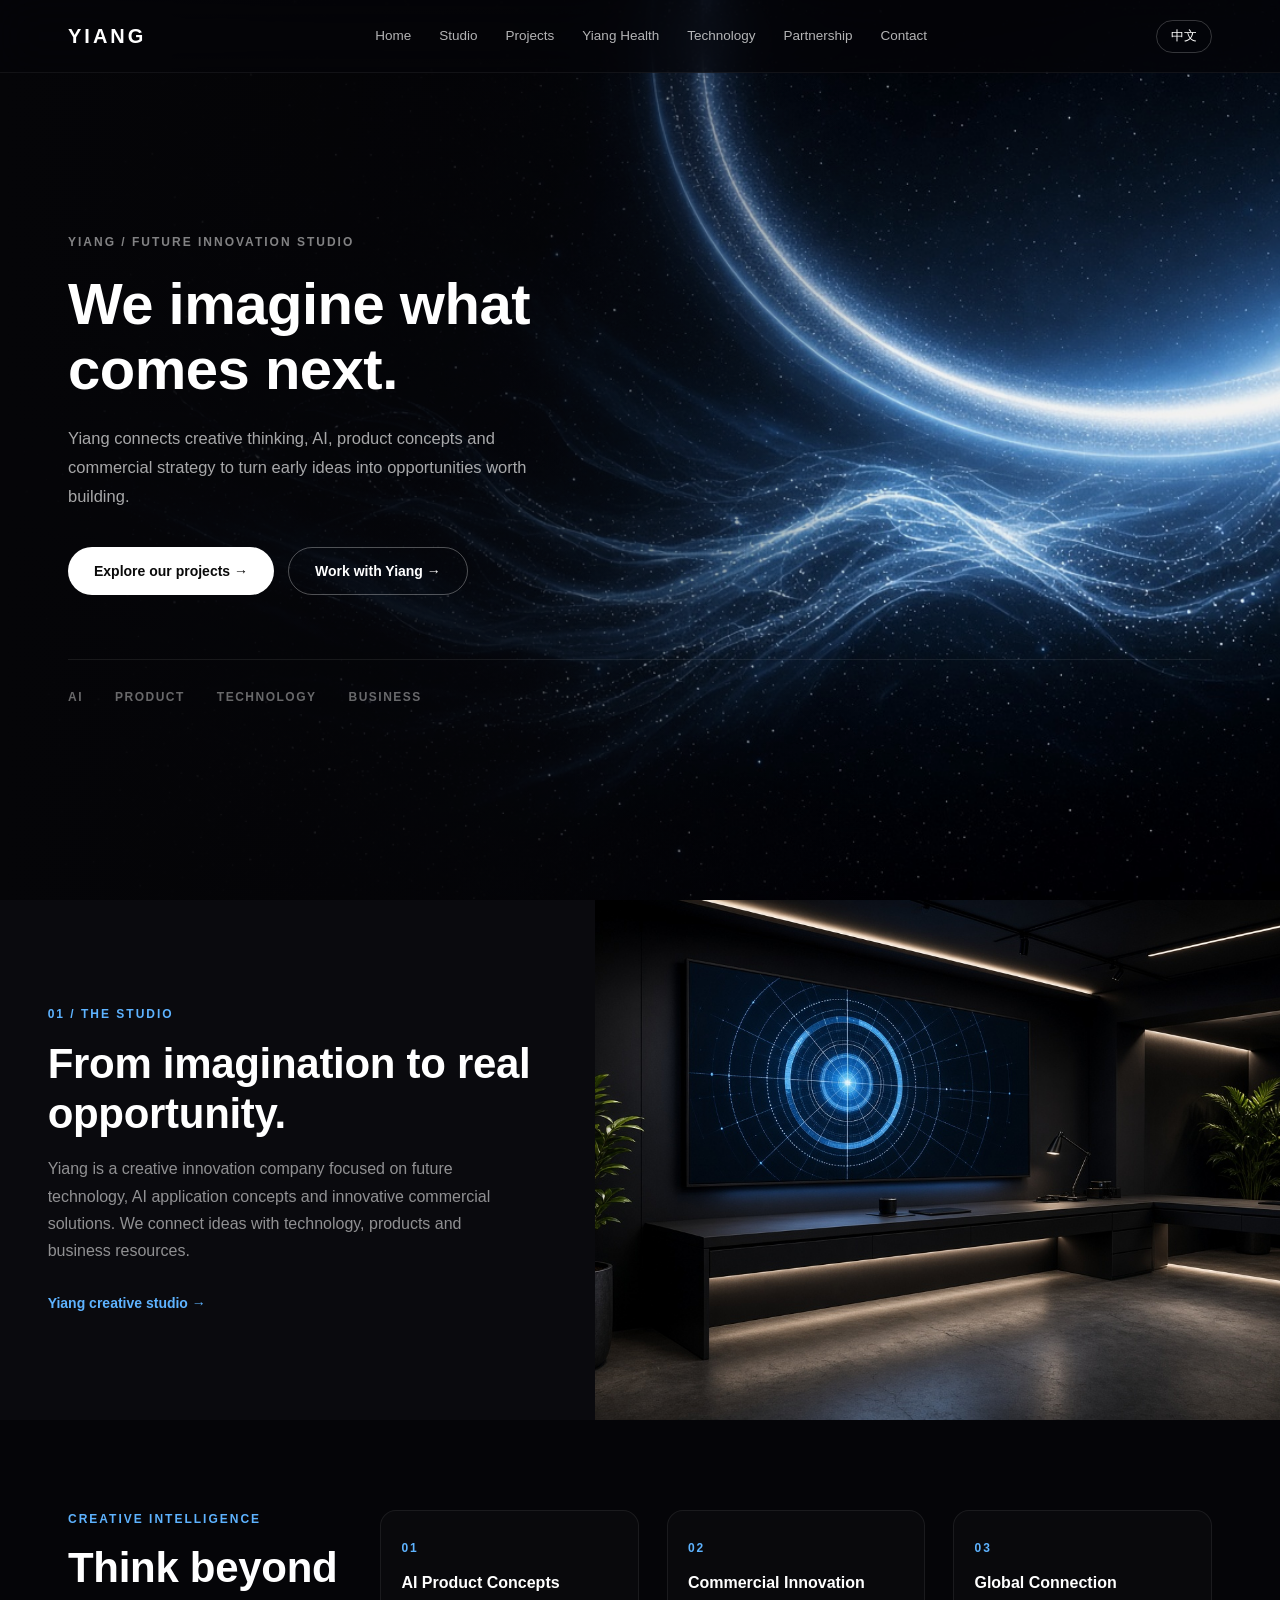
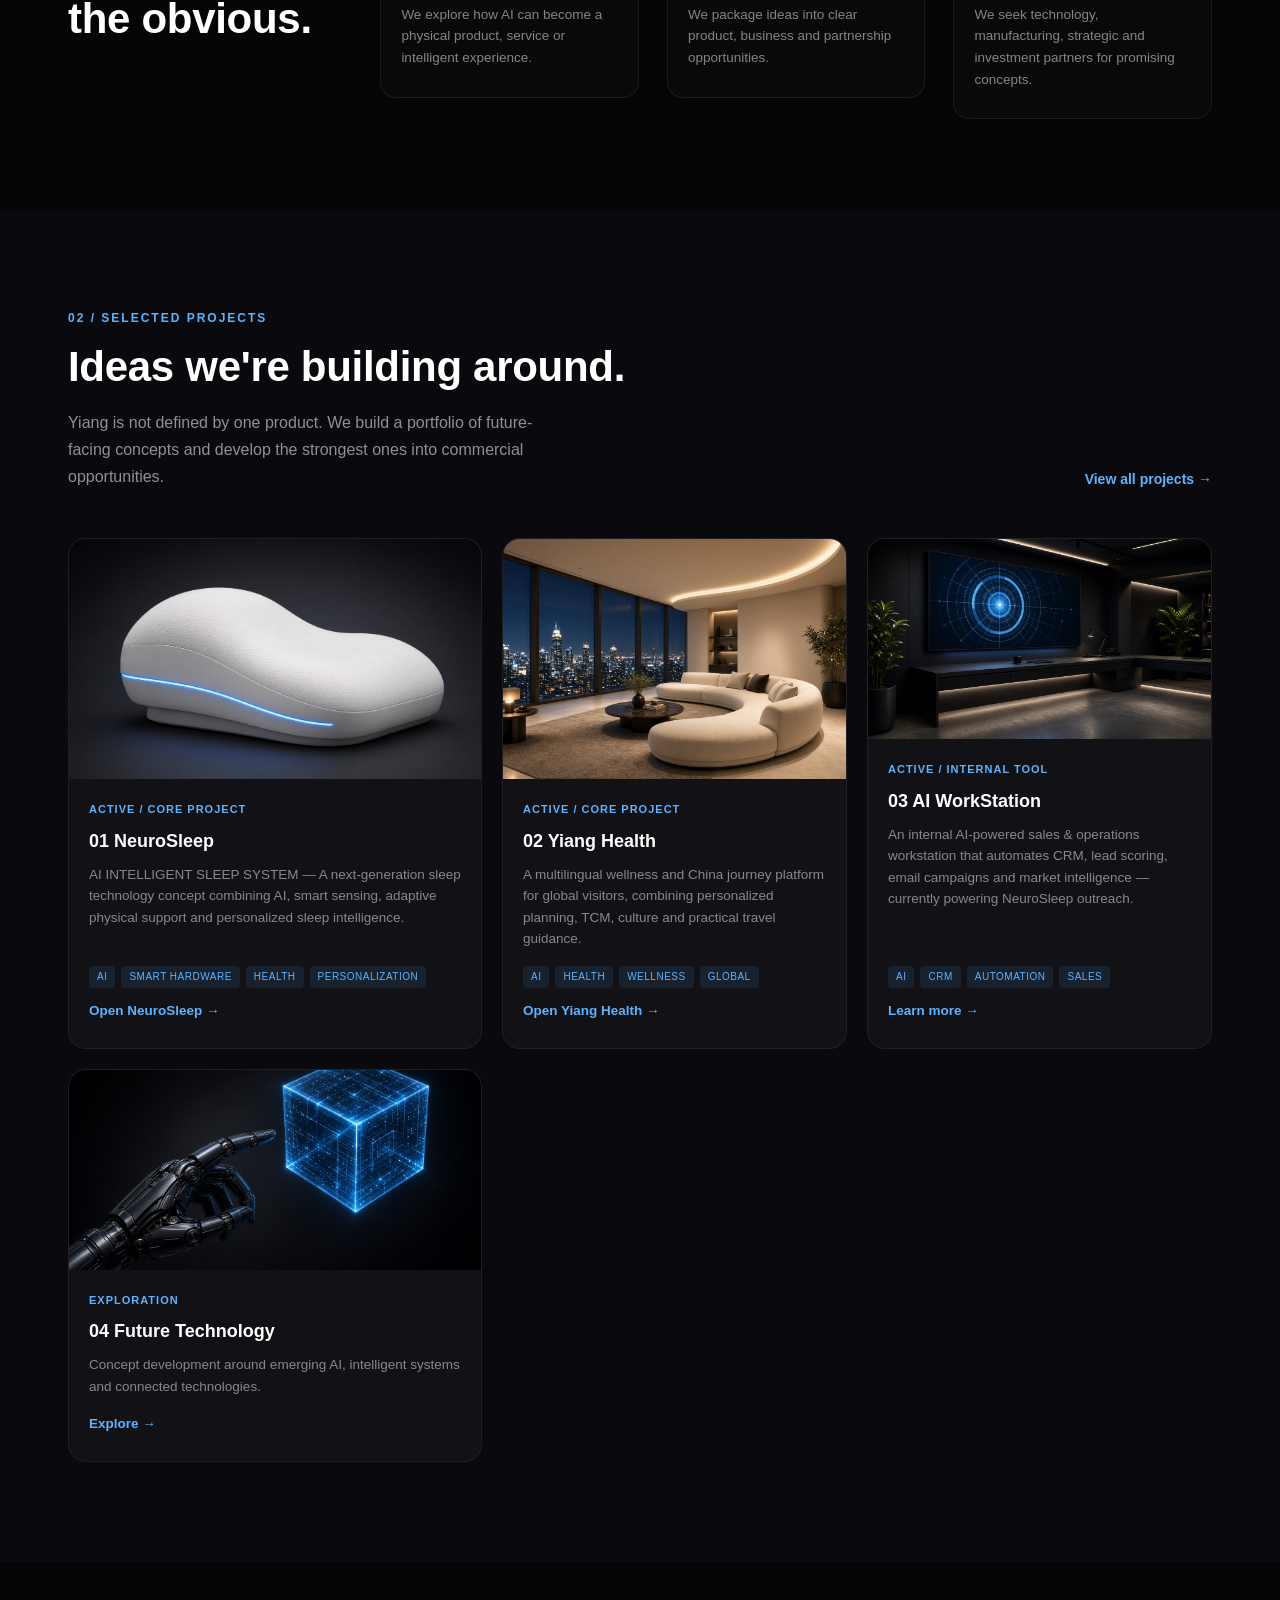
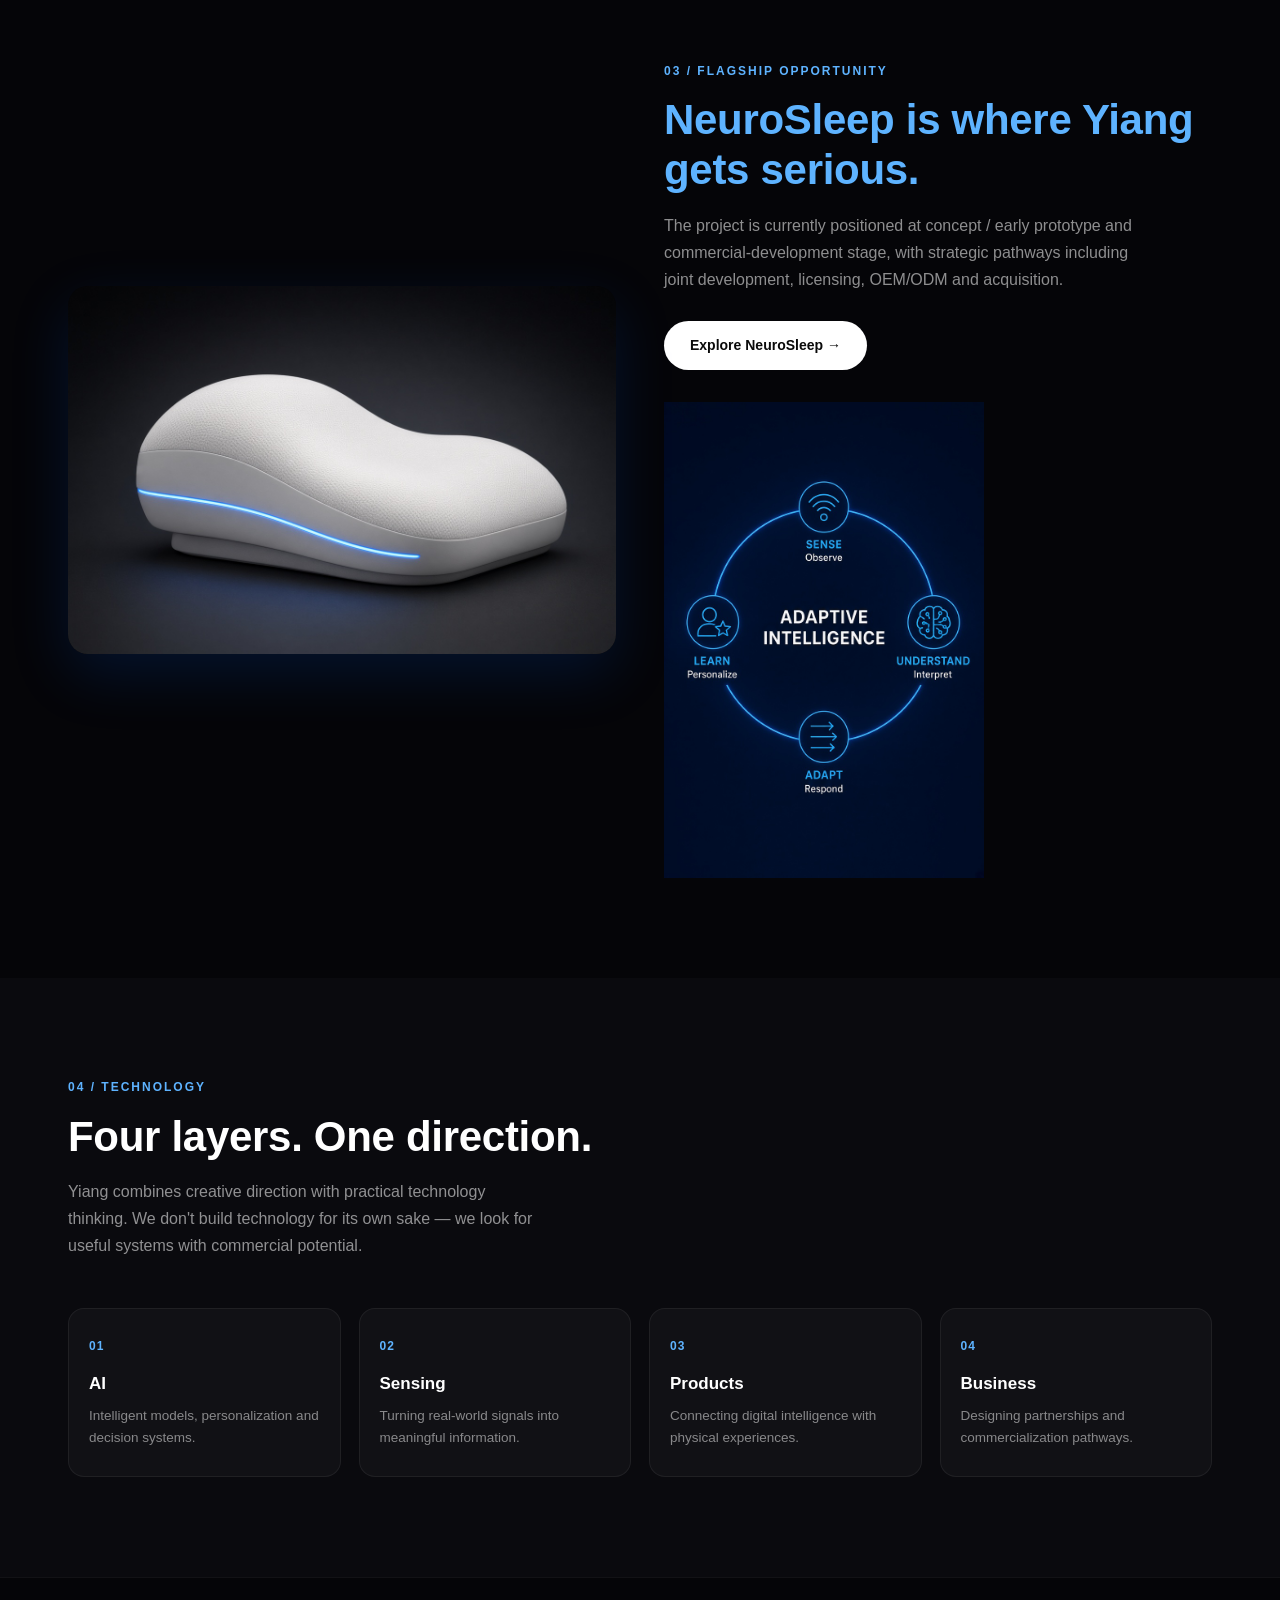
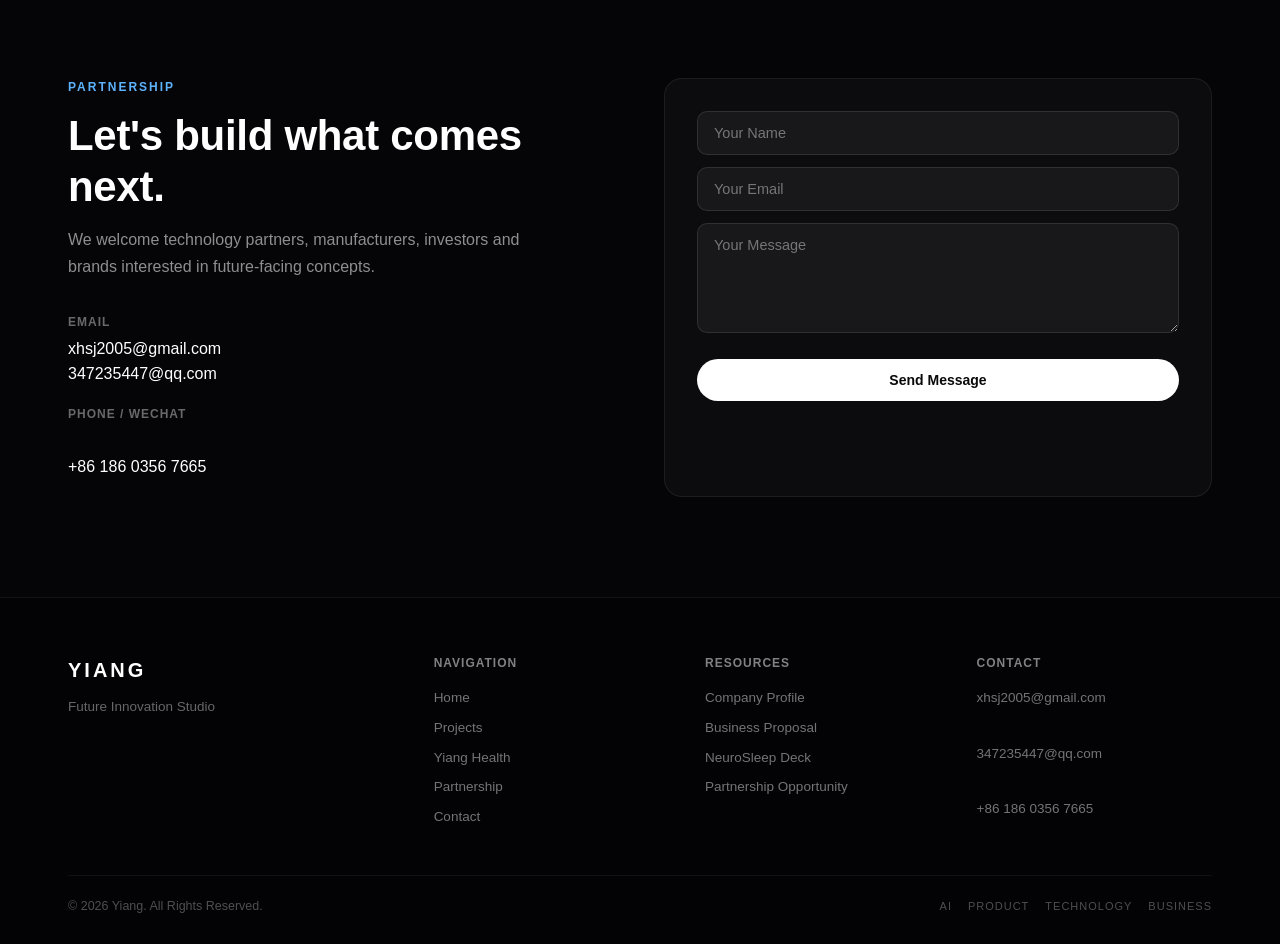
==== commit b92abf4a: "Update Yiang contact information" ====
--- a/index.html
+++ b/index.html
@@ -141,7 +141,7 @@
           <div class="project-tags">
             <span>AI</span><span>SMART HARDWARE</span><span>HEALTH</span><span>PERSONALIZATION</span>
           </div>
-          <a href="https://yiang1905.github.io/NeuroSleep-Technology/" target="_blank" class="project-link">Open NeuroSleep →</a>
+          <a href="https://yiang1905.github.io/NeuroSleep-Site-with-Film/" target="_blank" class="project-link">Open NeuroSleep →</a>
         </div>
       </div>
 
@@ -210,7 +210,7 @@
            data-zh="项目目前处于概念 / 早期原型与商业开发阶段，战略路径包括联合开发、授权、OEM/ODM 与收购。">
           The project is currently positioned at concept / early prototype and commercial-development stage, with strategic pathways including joint development, licensing, OEM/ODM and acquisition.
         </p>
-        <a href="https://yiang1905.github.io/NeuroSleep-Technology/" target="_blank" class="btn-primary" data-en="Explore NeuroSleep →" data-zh="探索 NeuroSleep →">Explore NeuroSleep →</a>
+        <a href="https://yiang1905.github.io/NeuroSleep-Site-with-Film/" target="_blank" class="btn-primary" data-en="Explore NeuroSleep →" data-zh="探索 NeuroSleep →">Explore NeuroSleep →</a>
         <div class="flagship-diagram">
           <img src="image/diagram-adaptive.webp" alt="Adaptive Intelligence">
         </div>
@@ -281,10 +281,13 @@
         <div class="contact-item">
           <strong>Email</strong>
           <a href="mailto:xhsj2005@gmail.com">xhsj2005@gmail.com</a>
+          <br>
+          <a href="mailto:347235447@qq.com">347235447@qq.com</a>
         </div>
         <div class="contact-item">
           <strong data-en="Phone / WeChat" data-zh="电话 / 微信">Phone / WeChat</strong>
-          <span>18603567665</span>
+          <br>
+          <a href="tel:+8618603567665">+86 186 0356 7665</a>
         </div>
       </div>
       <div class="contact-form">
@@ -319,13 +322,16 @@
         <h4 data-en="Resources" data-zh="资源">Resources</h4>
         <a href="#contact" data-en="Company Profile" data-zh="公司简介">Company Profile</a>
         <a href="#contact" data-en="Business Proposal" data-zh="商业计划">Business Proposal</a>
-        <a href="https://yiang1905.github.io/NeuroSleep-Technology/" target="_blank">NeuroSleep Deck</a>
+        <a href="https://yiang1905.github.io/NeuroSleep-Site-with-Film/" target="_blank">NeuroSleep Deck</a>
         <a href="#contact" data-en="Partnership Opportunity" data-zh="合作机会">Partnership Opportunity</a>
       </div>
       <div class="footer-col">
         <h4 data-en="Contact" data-zh="联系">Contact</h4>
         <a href="mailto:xhsj2005@gmail.com">xhsj2005@gmail.com</a>
-        <span style="display:block;font-size:13.5px;color:rgba(255,255,255,.45);margin-bottom:8px">18603567665</span>
+        <br>
+        <a href="mailto:347235447@qq.com" style="display:block;font-size:13.5px;color:rgba(255,255,255,.45);margin-bottom:8px">347235447@qq.com</a>
+        <br>
+        <a href="tel:+8618603567665" style="display:block;font-size:13.5px;color:rgba(255,255,255,.45);margin-bottom:8px">+86 186 0356 7665</a>
       </div>
     </div>
     <div class="footer-bottom">
@@ -345,3 +351,4 @@
 </html>
 
 
+
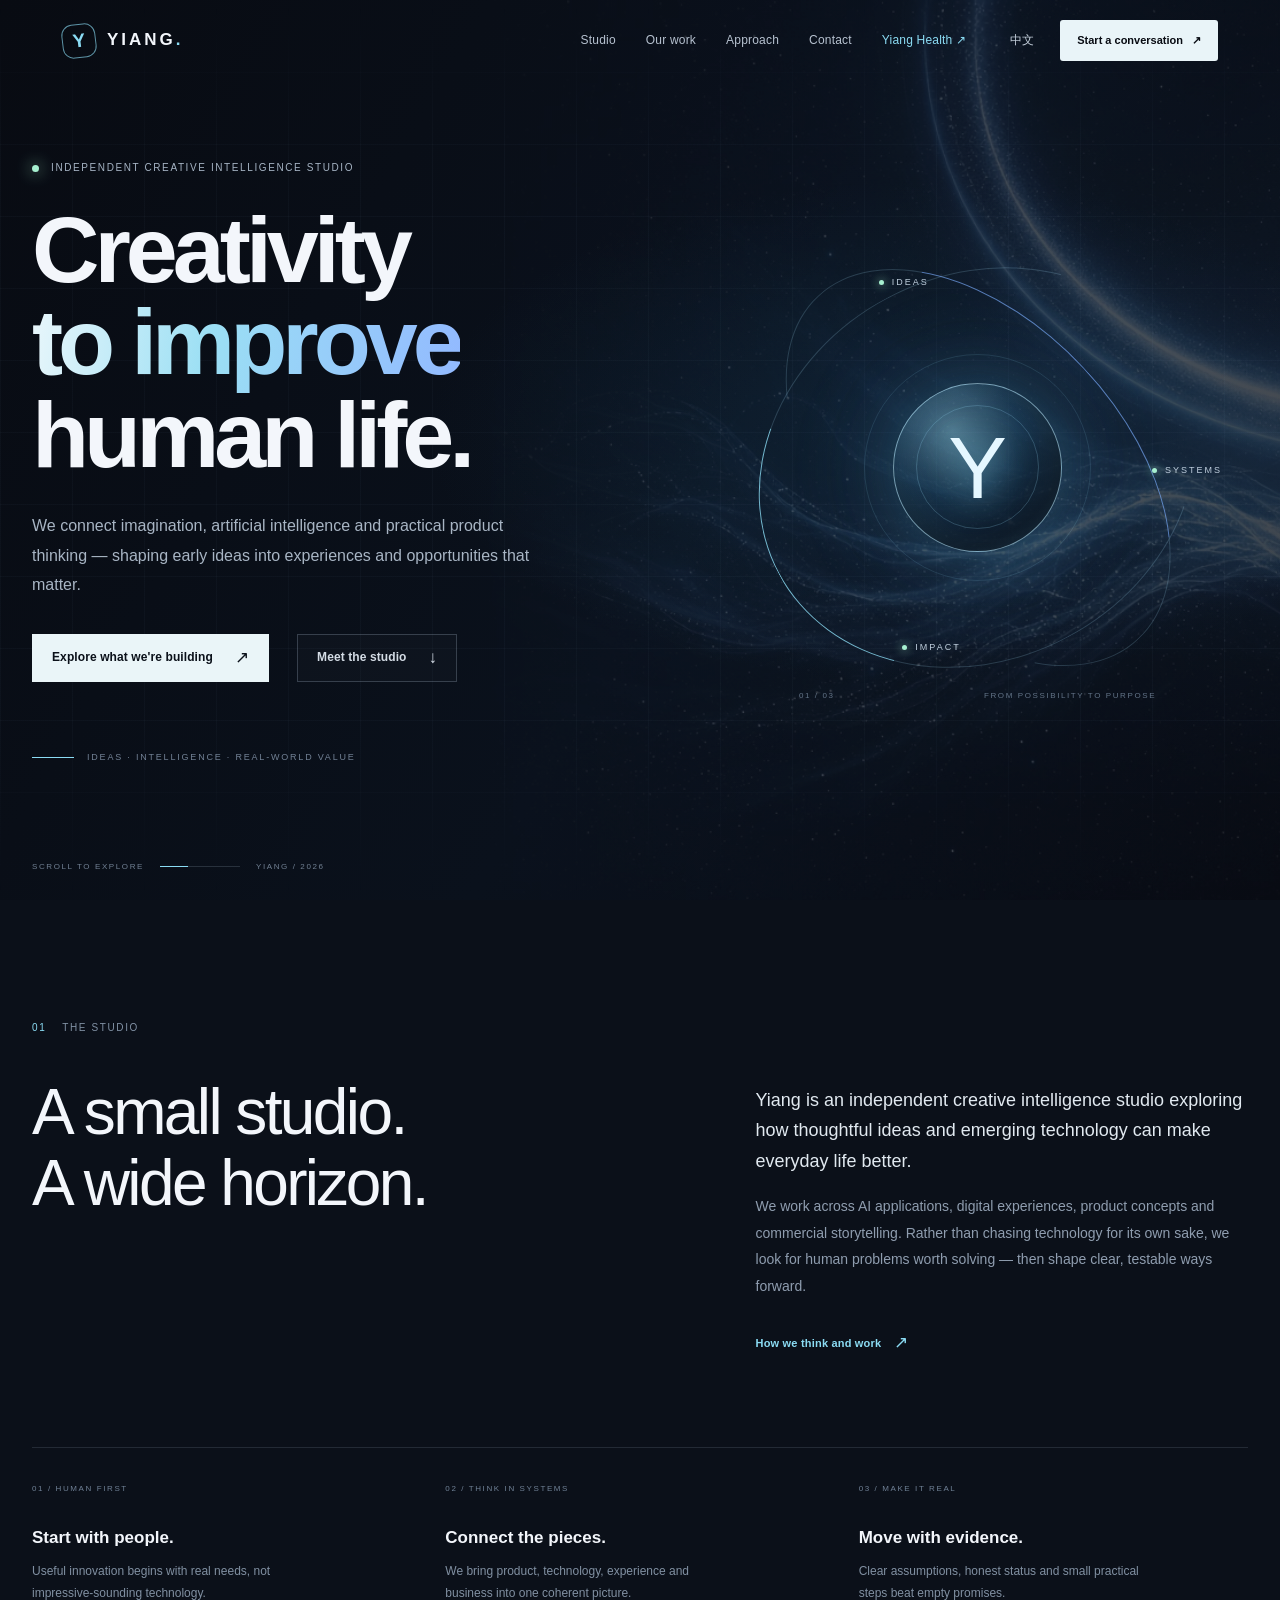
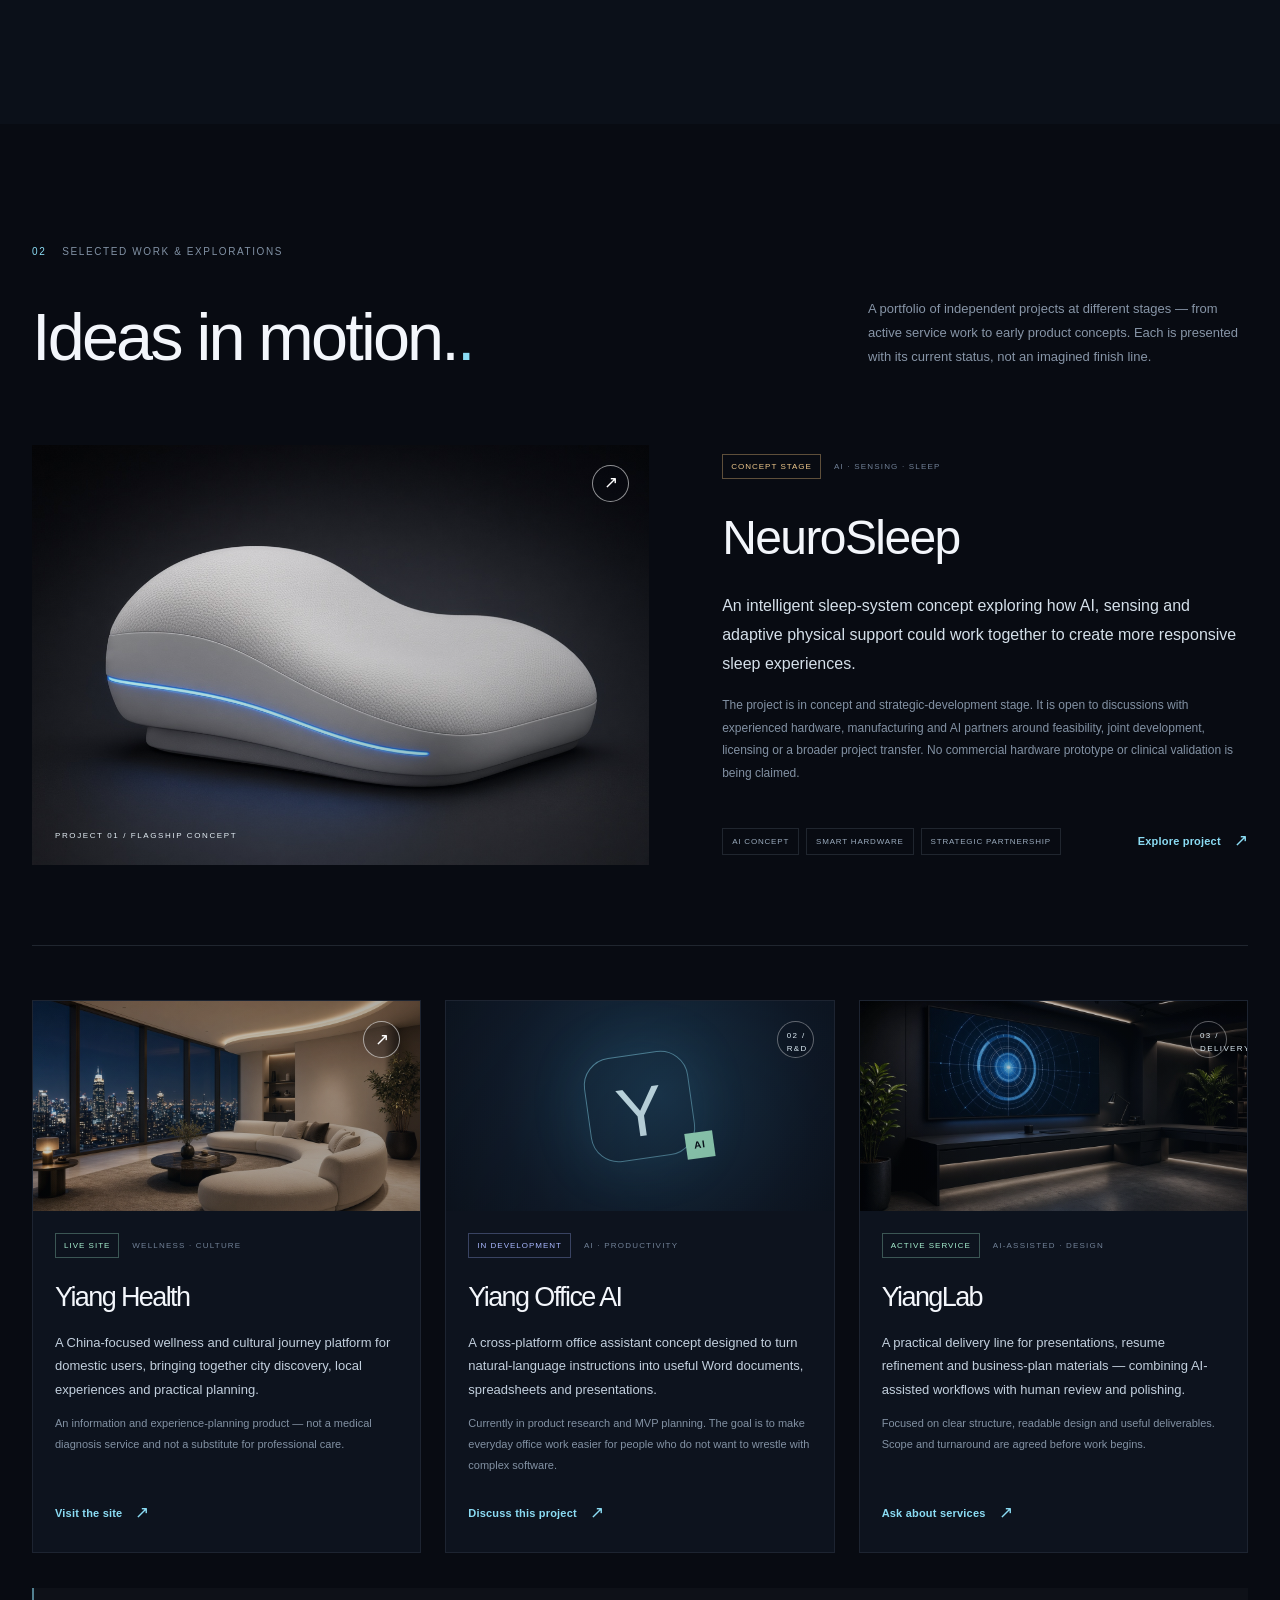
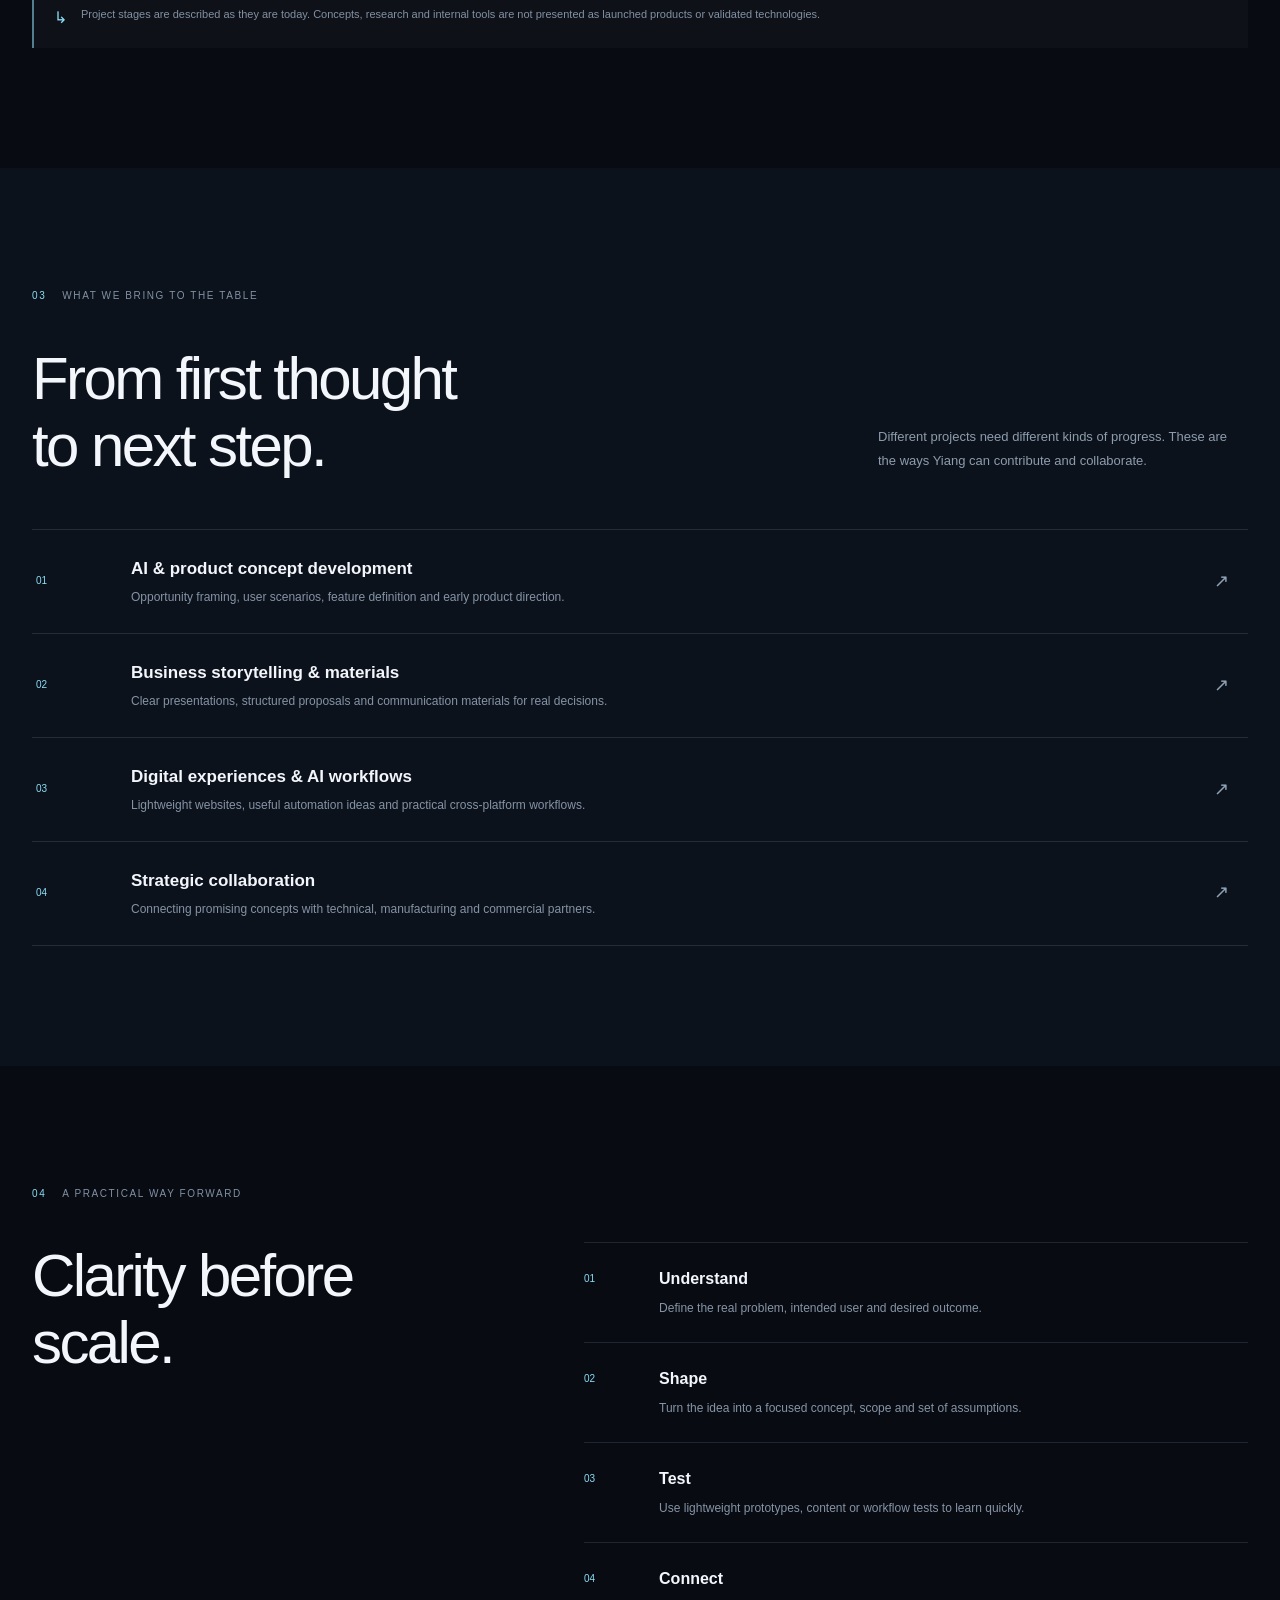
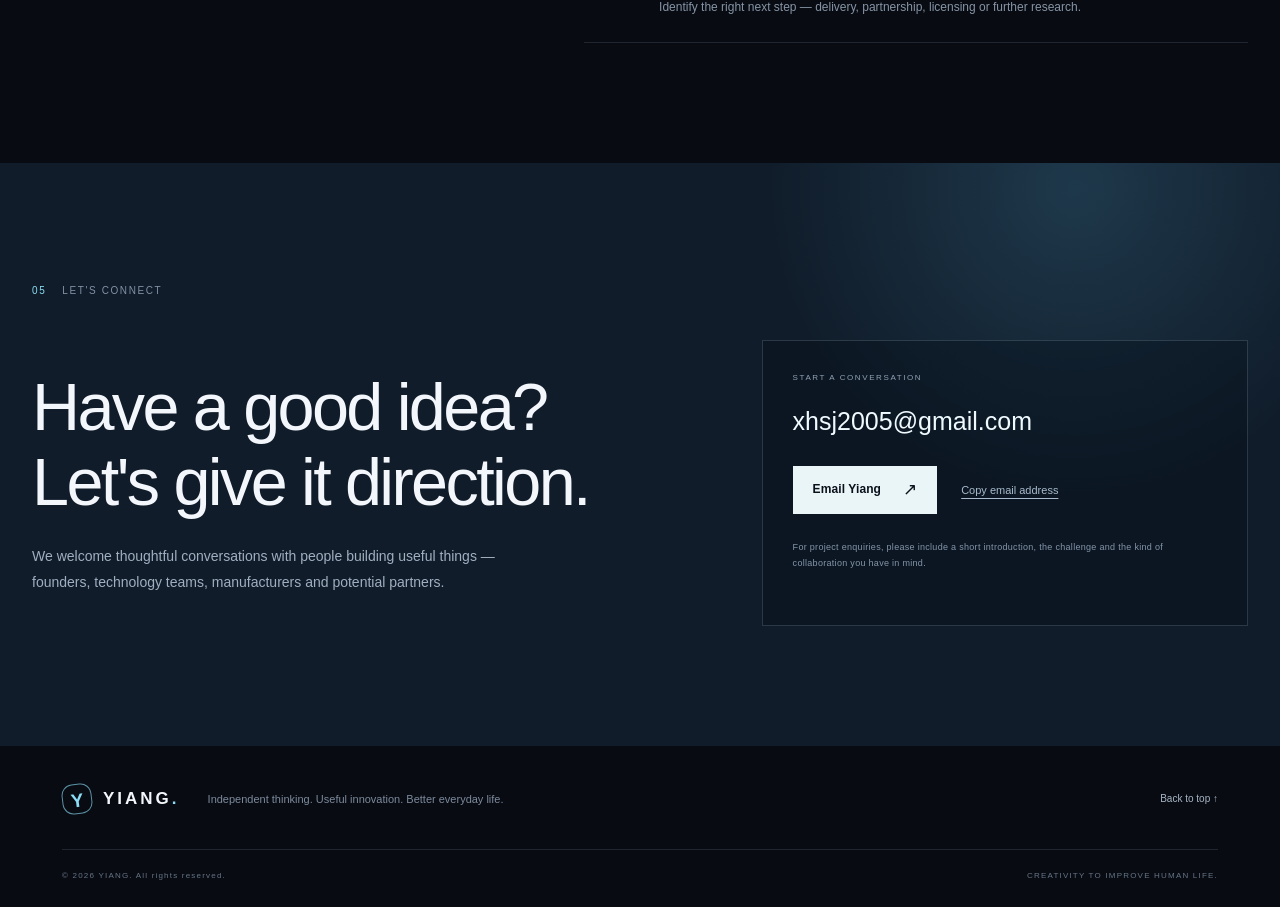
==== commit 501548fe: "Redesign Yiang studio website" ====
--- a/index.html
+++ b/index.html
@@ -1,354 +1,225 @@
-﻿<!DOCTYPE html>
+<!doctype html>
 <html lang="en">
 <head>
-<meta charset="UTF-8">
-<meta name="viewport" content="width=device-width, initial-scale=1.0">
-<title>Yiang | Future Innovation Studio</title>
-<meta name="description" content="Yiang connects creative thinking, AI, product concepts and commercial strategy to turn early ideas into opportunities worth building.">
-<link rel="icon" href="image/yiang-logo.png">
-<link rel="stylesheet" href="style.css">
+  <meta charset="utf-8">
+  <meta name="viewport" content="width=device-width, initial-scale=1">
+  <meta name="theme-color" content="#080b12">
+  <title>Yiang — Future Innovation Studio</title>
+  <meta name="description" content="Yiang is an independent creative intelligence studio turning ideas into useful products, AI experiences and commercial opportunities. Creativity to improve human life.">
+  <meta name="keywords" content="Yiang, creative intelligence, AI products, product concepts, innovation studio, NeuroSleep, Yiang Health, Yiang Office AI">
+  <meta property="og:type" content="website">
+  <meta property="og:title" content="Yiang — Future Innovation Studio">
+  <meta property="og:description" content="Creativity to improve human life. Ideas, intelligent products and opportunities worth building.">
+  <meta property="og:url" content="https://yiang1905.github.io/Yiang/">
+  <meta property="og:image" content="https://yiang1905.github.io/Yiang/image/hero-cosmic-bg.webp">
+  <link rel="canonical" href="https://yiang1905.github.io/Yiang/">
+  <link rel="icon" href="image/yiang-logo.png" type="image/png">
+  <link rel="stylesheet" href="style.css">
+  <script type="application/ld+json">
+  {
+    "@context":"https://schema.org",
+    "@type":"Organization",
+    "name":"Yiang",
+    "url":"https://yiang1905.github.io/Yiang/",
+    "description":"Independent creative intelligence studio focused on AI, product concepts and practical innovation.",
+    "email":"xhsj2005@gmail.com",
+    "logo":"https://yiang1905.github.io/Yiang/image/yiang-logo.png"
+  }
+  </script>
 </head>
 <body>
-
-<!-- HEADER -->
-<header class="header">
-  <div class="container nav-container">
-    <a href="#home" class="logo">YIANG</a>
-    <nav class="nav-menu" id="main-nav">
-      <a href="#home" data-en="Home" data-zh="首页">Home</a>
-      <a href="#studio" data-en="Studio" data-zh="工作室">Studio</a>
-      <a href="#projects" data-en="Projects" data-zh="项目">Projects</a>
-      <a href="health/index.html" target="_blank" data-en="Yiang Health" data-zh="Yiang Health">Yiang Health</a>
-      <a href="#technology" data-en="Technology" data-zh="技术">Technology</a>
-      <a href="#contact" data-en="Partnership" data-zh="合作">Partnership</a>
-      <a href="#contact" data-en="Contact" data-zh="联系">Contact</a>
-    </nav>
-    <div class="header-actions">
-      <button id="language-toggle" type="button">中文</button>
-      <button class="menu-toggle" id="menu-toggle" aria-label="Menu">☰</button>
+  <a class="skip-link" href="#main" data-i18n="skip">Skip to content</a>
+
+  <header class="site-header" id="top">
+    <div class="nav-shell">
+      <a class="brand" href="#top" aria-label="Yiang home">
+        <span class="brand-mark">Y</span><span class="brand-name">YIANG<span class="brand-dot">.</span></span>
+      </a>
+      <button class="menu-toggle" id="menu-toggle" aria-label="Open navigation" aria-expanded="false" aria-controls="primary-nav">
+        <span></span><span></span>
+      </button>
+      <nav class="nav-links" id="primary-nav" aria-label="Primary navigation">
+        <a href="#studio" data-i18n="navStudio">Studio</a>
+        <a href="#work" data-i18n="navWork">Our work</a>
+        <a href="#approach" data-i18n="navApproach">Approach</a>
+        <a href="#contact" data-i18n="navContact">Contact</a>
+        <a class="nav-health" href="https://yiang1905.github.io/Yiang-Health/" target="_blank" rel="noopener noreferrer">Yiang Health ↗</a>
+      </nav>
+      <div class="nav-actions">
+        <button class="language-toggle" id="language-toggle" type="button" aria-label="Switch language">中文</button>
+        <a class="nav-cta" href="#contact" data-i18n="navCta">Start a conversation <span>↗</span></a>
+      </div>
     </div>
-  </div>
-</header>
-
-<!-- HERO -->
-<section id="home" class="hero">
-  <div class="hero-bg"></div>
-  <div class="container">
-    <div class="hero-content">
-      <div class="hero-label">YIANG / FUTURE INNOVATION STUDIO</div>
-      <h1 data-en="We imagine what comes next." data-zh="我们想象下一步。">
-        We imagine<br>what comes next.
-      </h1>
-      <p data-en="Yiang connects creative thinking, AI, product concepts and commercial strategy to turn early ideas into opportunities worth building."
-         data-zh="Yiang 连接创意思维、人工智能、产品概念与商业策略，将早期想法转化为值得落地的机会。">
-        Yiang connects creative thinking, AI, product concepts and commercial strategy to turn early ideas into opportunities worth building.
-      </p>
-      <div class="hero-buttons">
-        <a href="#projects" class="btn-primary" data-en="Explore our projects →" data-zh="探索项目 →">Explore our projects →</a>
-        <a href="#contact" class="btn-outline" data-en="Work with Yiang →" data-zh="与 Yiang 合作 →">Work with Yiang →</a>
-      </div>
+  </header>
+
+  <main id="main">
+    <section class="hero" aria-labelledby="hero-title">
+      <div class="hero-art" aria-hidden="true"></div>
+      <div class="hero-grid-lines" aria-hidden="true"></div>
+      <div class="hero-inner">
+        <div class="hero-copy">
+          <div class="eyebrow"><span class="eyebrow-dot"></span><span data-i18n="heroEyebrow">INDEPENDENT CREATIVE INTELLIGENCE STUDIO</span></div>
+          <h1 id="hero-title"><span data-i18n="heroLine1">Creativity</span><br><span class="gradient-text" data-i18n="heroLine2">to improve</span><br><span data-i18n="heroLine3">human life.</span></h1>
+          <p class="hero-lede" data-i18n="heroLede">We connect imagination, artificial intelligence and practical product thinking — shaping early ideas into experiences and opportunities that matter.</p>
+          <div class="hero-actions">
+            <a class="button button-primary" href="#work"><span data-i18n="heroExplore">Explore what we're building</span><span class="button-arrow">↗</span></a>
+            <a class="button button-quiet" href="#studio"><span data-i18n="heroAbout">Meet the studio</span><span class="button-arrow">↓</span></a>
+          </div>
+          <div class="hero-proof">
+            <span class="proof-line"></span>
+            <span data-i18n="heroFoot">IDEAS · INTELLIGENCE · REAL-WORLD VALUE</span>
+          </div>
+        </div>
+        <div class="hero-visual" aria-label="Abstract future technology visual">
+          <div class="orbit orbit-one"></div><div class="orbit orbit-two"></div>
+          <div class="visual-core"><span>Y</span></div>
+          <div class="visual-label label-top"><i></i><span data-i18n="visualIdeas">IDEAS</span></div>
+          <div class="visual-label label-right"><i></i><span data-i18n="visualSystems">SYSTEMS</span></div>
+          <div class="visual-label label-bottom"><i></i><span data-i18n="visualImpact">IMPACT</span></div>
+          <div class="visual-caption"><span>01 / 03</span><span data-i18n="visualCaption">FROM POSSIBILITY TO PURPOSE</span></div>
+        </div>
+      </div>
+      <div class="hero-bottom">
+        <span data-i18n="scrollLabel">SCROLL TO EXPLORE</span><span class="scroll-track"><i></i></span><span>YIANG / 2026</span>
+      </div>
+    </section>
+
+    <section class="intro section-pad" id="studio">
+      <div class="section-kicker"><span>01</span><span data-i18n="studioKicker">THE STUDIO</span></div>
+      <div class="intro-layout">
+        <h2 data-i18n="studioTitle">A small studio.<br><em>A wide horizon.</em></h2>
+        <div class="intro-copy">
+          <p class="intro-lead" data-i18n="studioLead">Yiang is an independent creative intelligence studio exploring how thoughtful ideas and emerging technology can make everyday life better.</p>
+          <p data-i18n="studioBody">We work across AI applications, digital experiences, product concepts and commercial storytelling. Rather than chasing technology for its own sake, we look for human problems worth solving — then shape clear, testable ways forward.</p>
+          <a class="text-link" href="#approach"><span data-i18n="studioLink">How we think and work</span><b>↗</b></a>
+        </div>
+      </div>
+      <div class="principles">
+        <article class="principle">
+          <span class="principle-no">01 / HUMAN FIRST</span>
+          <h3 data-i18n="principle1Title">Start with people.</h3>
+          <p data-i18n="principle1Body">Useful innovation begins with real needs, not impressive-sounding technology.</p>
+        </article>
+        <article class="principle">
+          <span class="principle-no">02 / THINK IN SYSTEMS</span>
+          <h3 data-i18n="principle2Title">Connect the pieces.</h3>
+          <p data-i18n="principle2Body">We bring product, technology, experience and business into one coherent picture.</p>
+        </article>
+        <article class="principle">
+          <span class="principle-no">03 / MAKE IT REAL</span>
+          <h3 data-i18n="principle3Title">Move with evidence.</h3>
+          <p data-i18n="principle3Body">Clear assumptions, honest status and small practical steps beat empty promises.</p>
+        </article>
+      </div>
+    </section>
+
+    <section class="work-section section-pad" id="work">
+      <div class="section-heading">
+        <div><div class="section-kicker"><span>02</span><span data-i18n="workKicker">SELECTED WORK & EXPLORATIONS</span></div><h2 data-i18n="workTitle">Ideas in motion<span class="accent">.</span></h2></div>
+        <p data-i18n="workIntro">A portfolio of independent projects at different stages — from active service work to early product concepts. Each is presented with its current status, not an imagined finish line.</p>
+      </div>
+
+      <article class="project project-featured">
+        <a class="project-image neuro-image" href="https://yiang1905.github.io/NeuroSleep-Site-with-Film/" target="_blank" rel="noopener noreferrer" aria-label="Explore NeuroSleep">
+          <img src="image/neurosleep-device.webp" alt="NeuroSleep intelligent sleep system concept visual" loading="lazy">
+          <span class="image-index">PROJECT 01 / FLAGSHIP CONCEPT</span><span class="image-open">↗</span>
+        </a>
+        <div class="project-info">
+          <div class="project-meta"><span class="status status-concept" data-i18n="statusConcept">CONCEPT STAGE</span><span>AI · SENSING · SLEEP</span></div>
+          <h3>NeuroSleep</h3>
+          <p class="project-summary" data-i18n="neuroSummary">An intelligent sleep-system concept exploring how AI, sensing and adaptive physical support could work together to create more responsive sleep experiences.</p>
+          <p class="project-detail" data-i18n="neuroDetail">The project is in concept and strategic-development stage. It is open to discussions with experienced hardware, manufacturing and AI partners around feasibility, joint development, licensing or a broader project transfer. No commercial hardware prototype or clinical validation is being claimed.</p>
+          <div class="project-bottom"><div class="tag-list"><span>AI CONCEPT</span><span>SMART HARDWARE</span><span>STRATEGIC PARTNERSHIP</span></div><a class="text-link" href="https://yiang1905.github.io/NeuroSleep-Site-with-Film/" target="_blank" rel="noopener noreferrer"><span data-i18n="viewProject">Explore project</span><b>↗</b></a></div>
+        </div>
+      </article>
+
+      <div class="project-grid">
+        <article class="project project-card">
+          <a class="card-image" href="https://yiang1905.github.io/Yiang-Health/" target="_blank" rel="noopener noreferrer"><img src="image/ai-lifestyle-room.webp" alt="Yiang Health lifestyle and wellness experience" loading="lazy"><span class="image-open">↗</span></a>
+          <div class="card-content">
+            <div class="project-meta"><span class="status status-live" data-i18n="statusLive">LIVE SITE</span><span>WELLNESS · CULTURE</span></div>
+            <h3>Yiang Health</h3>
+            <p data-i18n="healthSummary">A China-focused wellness and cultural journey platform for domestic users, bringing together city discovery, local experiences and practical planning.</p>
+            <p class="project-detail" data-i18n="healthDetail">An information and experience-planning product — not a medical diagnosis service and not a substitute for professional care.</p>
+            <a class="text-link" href="https://yiang1905.github.io/Yiang-Health/" target="_blank" rel="noopener noreferrer"><span data-i18n="visitSite">Visit the site</span><b>↗</b></a>
+          </div>
+        </article>
+        <article class="project project-card">
+          <div class="card-image office-image"><div class="office-mark"><span>Y</span><i>AI</i></div><span class="image-open image-static">02 / R&amp;D</span></div>
+          <div class="card-content">
+            <div class="project-meta"><span class="status status-build" data-i18n="statusRAndD">IN DEVELOPMENT</span><span>AI · PRODUCTIVITY</span></div>
+            <h3>Yiang Office AI</h3>
+            <p data-i18n="officeSummary">A cross-platform office assistant concept designed to turn natural-language instructions into useful Word documents, spreadsheets and presentations.</p>
+            <p class="project-detail" data-i18n="officeDetail">Currently in product research and MVP planning. The goal is to make everyday office work easier for people who do not want to wrestle with complex software.</p>
+            <a class="text-link" href="#contact"><span data-i18n="discussProject">Discuss this project</span><b>↗</b></a>
+          </div>
+        </article>
+        <article class="project project-card">
+          <div class="card-image lab-image"><img src="image/studio-interior.webp" alt="Creative studio workspace" loading="lazy"><span class="image-open image-static">03 / DELIVERY</span></div>
+          <div class="card-content">
+            <div class="project-meta"><span class="status status-active" data-i18n="statusActive">ACTIVE SERVICE</span><span>AI-ASSISTED · DESIGN</span></div>
+            <h3>YiangLab</h3>
+            <p data-i18n="labSummary">A practical delivery line for presentations, resume refinement and business-plan materials — combining AI-assisted workflows with human review and polishing.</p>
+            <p class="project-detail" data-i18n="labDetail">Focused on clear structure, readable design and useful deliverables. Scope and turnaround are agreed before work begins.</p>
+            <a class="text-link" href="#contact"><span data-i18n="askAboutServices">Ask about services</span><b>↗</b></a>
+          </div>
+        </article>
+      </div>
+      <div class="portfolio-note"><span class="note-symbol">↳</span><p data-i18n="portfolioNote">Project stages are described as they are today. Concepts, research and internal tools are not presented as launched products or validated technologies.</p></div>
+    </section>
+
+    <section class="capabilities section-pad" id="capabilities">
+      <div class="section-kicker"><span>03</span><span data-i18n="capKicker">WHAT WE BRING TO THE TABLE</span></div>
+      <div class="cap-heading"><h2 data-i18n="capTitle">From first thought<br>to next step.</h2><p data-i18n="capIntro">Different projects need different kinds of progress. These are the ways Yiang can contribute and collaborate.</p></div>
+      <div class="cap-list">
+        <article><span>01</span><div><h3 data-i18n="cap1Title">AI & product concept development</h3><p data-i18n="cap1Body">Opportunity framing, user scenarios, feature definition and early product direction.</p></div><b>↗</b></article>
+        <article><span>02</span><div><h3 data-i18n="cap2Title">Business storytelling & materials</h3><p data-i18n="cap2Body">Clear presentations, structured proposals and communication materials for real decisions.</p></div><b>↗</b></article>
+        <article><span>03</span><div><h3 data-i18n="cap3Title">Digital experiences & AI workflows</h3><p data-i18n="cap3Body">Lightweight websites, useful automation ideas and practical cross-platform workflows.</p></div><b>↗</b></article>
+        <article><span>04</span><div><h3 data-i18n="cap4Title">Strategic collaboration</h3><p data-i18n="cap4Body">Connecting promising concepts with technical, manufacturing and commercial partners.</p></div><b>↗</b></article>
+      </div>
+    </section>
+
+    <section class="approach section-pad" id="approach">
+      <div class="section-kicker"><span>04</span><span data-i18n="approachKicker">A PRACTICAL WAY FORWARD</span></div>
+      <div class="approach-layout">
+        <h2 data-i18n="approachTitle">Clarity before scale.</h2>
+        <div class="approach-steps">
+          <article><span>01</span><div><h3 data-i18n="step1Title">Understand</h3><p data-i18n="step1Body">Define the real problem, intended user and desired outcome.</p></div></article>
+          <article><span>02</span><div><h3 data-i18n="step2Title">Shape</h3><p data-i18n="step2Body">Turn the idea into a focused concept, scope and set of assumptions.</p></div></article>
+          <article><span>03</span><div><h3 data-i18n="step3Title">Test</h3><p data-i18n="step3Body">Use lightweight prototypes, content or workflow tests to learn quickly.</p></div></article>
+          <article><span>04</span><div><h3 data-i18n="step4Title">Connect</h3><p data-i18n="step4Body">Identify the right next step — delivery, partnership, licensing or further research.</p></div></article>
+        </div>
+      </div>
+    </section>
+
+    <section class="contact-section section-pad" id="contact">
+      <div class="contact-glow" aria-hidden="true"></div>
+      <div class="section-kicker"><span>05</span><span data-i18n="contactKicker">LET'S CONNECT</span></div>
+      <div class="contact-layout">
+        <div><h2 data-i18n="contactTitle">Have a good idea?<br><em>Let's give it direction.</em></h2><p data-i18n="contactIntro">We welcome thoughtful conversations with people building useful things — founders, technology teams, manufacturers and potential partners.</p></div>
+        <div class="contact-panel">
+          <span class="contact-label" data-i18n="contactLabel">START A CONVERSATION</span>
+          <a class="email-address" href="mailto:xhsj2005@gmail.com">xhsj2005@gmail.com</a>
+          <div class="contact-actions">
+            <a class="button button-primary" href="mailto:xhsj2005@gmail.com?subject=Hello%20Yiang"><span data-i18n="emailButton">Email Yiang</span><span class="button-arrow">↗</span></a>
+            <button class="copy-button" id="copy-email" type="button" data-i18n="copyEmail">Copy email address</button>
+          </div>
+          <p class="contact-small" data-i18n="contactNote">For project enquiries, please include a short introduction, the challenge and the kind of collaboration you have in mind.</p>
+          <span class="copy-feedback" id="copy-feedback" role="status" aria-live="polite"></span>
+        </div>
+      </div>
+    </section>
+  </main>
+
+  <footer class="site-footer">
+    <div class="footer-top">
+      <a class="brand footer-brand" href="#top"><span class="brand-mark">Y</span><span class="brand-name">YIANG<span class="brand-dot">.</span></span></a>
+      <p data-i18n="footerLine">Independent thinking. Useful innovation. Better everyday life.</p>
+      <a class="back-top" href="#top"><span data-i18n="backTop">Back to top</span> ↑</a>
     </div>
-    <div class="hero-tags">
-      <span>AI</span>
-      <span>PRODUCT</span>
-      <span>TECHNOLOGY</span>
-      <span>BUSINESS</span>
-    </div>
-  </div>
-</section>
-
-<!-- STUDIO -->
-<section id="studio" class="studio">
-  <div class="studio-text">
-    <div class="section-label">01 / THE STUDIO</div>
-    <h2 class="section-title" data-en="From imagination to real opportunity." data-zh="从想象到真实机会。">
-      From imagination to real opportunity.
-    </h2>
-    <p class="section-desc" data-en="Yiang is a creative innovation company focused on future technology, AI application concepts and innovative commercial solutions. We connect ideas with technology, products and business resources."
-       data-zh="Yiang 是一家聚焦未来科技、AI 应用概念与创新商业解决方案的创意公司。我们连接想法、技术、产品与商业资源。">
-      Yiang is a creative innovation company focused on future technology, AI application concepts and innovative commercial solutions. We connect ideas with technology, products and business resources.
-    </p>
-    <a href="#projects" class="studio-link" data-en="Yiang creative studio →" data-zh="Yiang 创意工作室 →">Yiang creative studio →</a>
-  </div>
-  <div class="studio-image"></div>
-</section>
-
-<!-- CREATIVE INTELLIGENCE -->
-<section class="creative">
-  <div class="container">
-    <div class="creative-grid">
-      <div class="creative-intro">
-        <div class="section-label">CREATIVE INTELLIGENCE</div>
-        <h2 class="section-title" data-en="Think beyond the obvious." data-zh="超越显而易见的思考。">
-          Think beyond the obvious.
-        </h2>
-      </div>
-      <div class="creative-card reveal">
-        <div class="section-label" style="margin-bottom:12px">01</div>
-        <h3 data-en="AI Product Concepts" data-zh="AI 产品概念">AI Product Concepts</h3>
-        <p data-en="We explore how AI can become a physical product, service or intelligent experience."
-           data-zh="探索 AI 如何成为实体产品、服务或智能体验。">
-          We explore how AI can become a physical product, service or intelligent experience.
-        </p>
-      </div>
-      <div class="creative-card reveal">
-        <div class="section-label" style="margin-bottom:12px">02</div>
-        <h3 data-en="Commercial Innovation" data-zh="商业创新">Commercial Innovation</h3>
-        <p data-en="We package ideas into clear product, business and partnership opportunities."
-           data-zh="将想法包装为清晰的产品、商业与合作机会。">
-          We package ideas into clear product, business and partnership opportunities.
-        </p>
-      </div>
-      <div class="creative-card reveal">
-        <div class="section-label" style="margin-bottom:12px">03</div>
-        <h3 data-en="Global Connection" data-zh="全球连接">Global Connection</h3>
-        <p data-en="We seek technology, manufacturing, strategic and investment partners for promising concepts."
-           data-zh="为有前景的概念寻找技术、制造、战略与投资伙伴。">
-          We seek technology, manufacturing, strategic and investment partners for promising concepts.
-        </p>
-      </div>
-    </div>
-  </div>
-</section>
-
-<!-- PROJECTS -->
-<section id="projects" class="projects">
-  <div class="container">
-    <div class="projects-header">
-      <div>
-        <div class="section-label">02 / SELECTED PROJECTS</div>
-        <h2 class="section-title" data-en="Ideas we're building around." data-zh="我们正在构建的想法。">
-          Ideas we're building around.
-        </h2>
-        <p class="section-desc" data-en="Yiang is not defined by one product. We build a portfolio of future-facing concepts and develop the strongest ones into commercial opportunities."
-           data-zh="Yiang 不由单一产品定义。我们构建面向未来的概念组合，并将最有潜力的落地为商业机会。">
-          Yiang is not defined by one product. We build a portfolio of future-facing concepts and develop the strongest ones into commercial opportunities.
-        </p>
-      </div>
-      <a href="#contact" class="studio-link" data-en="View all projects →" data-zh="查看全部项目 →">View all projects →</a>
-    </div>
-
-    <div class="project-grid">
-      <div class="project-card featured reveal">
-        <img src="image/neurosleep-device.webp" alt="NeuroSleep">
-        <div class="project-body">
-          <div class="project-tag">ACTIVE / CORE PROJECT</div>
-          <h3>01 NeuroSleep</h3>
-          <p data-en="AI INTELLIGENT SLEEP SYSTEM — A next-generation sleep technology concept combining AI, smart sensing, adaptive physical support and personalized sleep intelligence."
-             data-zh="AI 智能睡眠系统 — 下一代睡眠科技概念，融合 AI、智能传感、自适应物理支撑与个性化睡眠智能。">
-            AI INTELLIGENT SLEEP SYSTEM — A next-generation sleep technology concept combining AI, smart sensing, adaptive physical support and personalized sleep intelligence.
-          </p>
-          <div class="project-tags">
-            <span>AI</span><span>SMART HARDWARE</span><span>HEALTH</span><span>PERSONALIZATION</span>
-          </div>
-          <a href="https://yiang1905.github.io/NeuroSleep-Site-with-Film/" target="_blank" class="project-link">Open NeuroSleep →</a>
-        </div>
-      </div>
-
-      <div class="project-card featured reveal health-project">
-        <img src="image/ai-lifestyle-room.webp" alt="Yiang Health">
-        <div class="project-body">
-          <div class="project-tag">ACTIVE / CORE PROJECT</div>
-          <h3>02 Yiang Health</h3>
-          <p data-en="A multilingual wellness and China journey platform for global visitors, combining personalized planning, TCM, culture and practical travel guidance."
-             data-zh="面向全球访客的多语言健康与中国旅行平台，结合个性化规划、中医、文化体验与实用旅行指引。">
-            A multilingual wellness and China journey platform for global visitors, combining personalized planning, TCM, culture and practical travel guidance.
-          </p>
-          <div class="project-tags">
-            <span>AI</span><span>HEALTH</span><span>WELLNESS</span><span>GLOBAL</span>
-          </div>
-          <a href="health/index.html" target="_blank" class="project-link" data-en="Open Yiang Health →" data-zh="打开 Yiang Health →">Open Yiang Health →</a>
-        </div>
-      </div>
-
-      <div class="project-card reveal">
-        <img src="image/studio-interior.webp" alt="AI WorkStation">
-        <div class="project-body">
-          <div class="project-tag">ACTIVE / INTERNAL TOOL</div>
-          <h3>03 AI WorkStation</h3>
-          <p data-en="An internal AI-powered sales & operations workstation that automates CRM, lead scoring, email campaigns and market intelligence — currently powering NeuroSleep outreach."
-             data-zh="内部 AI 销售与运营工作站，自动完成 CRM、线索评分、邮件营销与市场情报，目前服务于 NeuroSleep 拓展。">
-            An internal AI-powered sales & operations workstation that automates CRM, lead scoring, email campaigns and market intelligence — currently powering NeuroSleep outreach.
-          </p>
-          <div class="project-tags">
-            <span>AI</span><span>CRM</span><span>AUTOMATION</span><span>SALES</span>
-          </div>
-          <a href="#contact" class="project-link">Learn more →</a>
-        </div>
-      </div>
-
-      <div class="project-card reveal">
-        <img src="image/future-tech-hand.webp" alt="Future Technology">
-        <div class="project-body">
-          <div class="project-tag">EXPLORATION</div>
-          <h3>04 Future Technology</h3>
-          <p data-en="Concept development around emerging AI, intelligent systems and connected technologies."
-             data-zh="围绕新兴 AI、智能系统与连接技术的概念开发。">
-            Concept development around emerging AI, intelligent systems and connected technologies.
-          </p>
-          <a href="#contact" class="project-link">Explore →</a>
-        </div>
-      </div>
-    </div>
-  </div>
-</section>
-
-<!-- FLAGSHIP -->
-<section class="flagship">
-  <div class="container">
-    <div class="flagship-grid">
-      <div class="flagship-image reveal">
-        <img src="image/neurosleep-device.webp" alt="NeuroSleep Device">
-      </div>
-      <div class="flagship-content">
-        <div class="section-label">03 / FLAGSHIP OPPORTUNITY</div>
-        <h2 class="section-title">
-          <span data-en="NeuroSleep" data-zh="NeuroSleep">NeuroSleep</span>
-          <span data-en=" is where Yiang gets serious." data-zh=" 是 Yiang 认真落地的地方。"> is where Yiang gets serious.</span>
-        </h2>
-        <p class="section-desc" data-en="The project is currently positioned at concept / early prototype and commercial-development stage, with strategic pathways including joint development, licensing, OEM/ODM and acquisition."
-           data-zh="项目目前处于概念 / 早期原型与商业开发阶段，战略路径包括联合开发、授权、OEM/ODM 与收购。">
-          The project is currently positioned at concept / early prototype and commercial-development stage, with strategic pathways including joint development, licensing, OEM/ODM and acquisition.
-        </p>
-        <a href="https://yiang1905.github.io/NeuroSleep-Site-with-Film/" target="_blank" class="btn-primary" data-en="Explore NeuroSleep →" data-zh="探索 NeuroSleep →">Explore NeuroSleep →</a>
-        <div class="flagship-diagram">
-          <img src="image/diagram-adaptive.webp" alt="Adaptive Intelligence">
-        </div>
-      </div>
-    </div>
-  </div>
-</section>
-
-<!-- TECHNOLOGY -->
-<section id="technology" class="technology">
-  <div class="container">
-    <div class="tech-header">
-      <div class="section-label">04 / TECHNOLOGY</div>
-      <h2 class="section-title" data-en="Four layers. One direction." data-zh="四层结构，一个方向。">
-        Four layers. One direction.
-      </h2>
-      <p class="section-desc" data-en="Yiang combines creative direction with practical technology thinking. We don't build technology for its own sake — we look for useful systems with commercial potential."
-         data-zh="Yiang 将创意方向与实用技术思维结合。我们不为技术而技术，而是寻找有商业潜力的有用系统。">
-        Yiang combines creative direction with practical technology thinking. We don't build technology for its own sake — we look for useful systems with commercial potential.
-      </p>
-    </div>
-    <div class="tech-grid">
-      <div class="tech-card reveal">
-        <div class="tech-num">01</div>
-        <h3>AI</h3>
-        <p data-en="Intelligent models, personalization and decision systems." data-zh="智能模型、个性化与决策系统。">
-          Intelligent models, personalization and decision systems.
-        </p>
-      </div>
-      <div class="tech-card reveal">
-        <div class="tech-num">02</div>
-        <h3 data-en="Sensing" data-zh="传感">Sensing</h3>
-        <p data-en="Turning real-world signals into meaningful information." data-zh="将现实信号转化为有意义的信息。">
-          Turning real-world signals into meaningful information.
-        </p>
-      </div>
-      <div class="tech-card reveal">
-        <div class="tech-num">03</div>
-        <h3 data-en="Products" data-zh="产品">Products</h3>
-        <p data-en="Connecting digital intelligence with physical experiences." data-zh="连接数字智能与物理体验。">
-          Connecting digital intelligence with physical experiences.
-        </p>
-      </div>
-      <div class="tech-card reveal">
-        <div class="tech-num">04</div>
-        <h3 data-en="Business" data-zh="商业">Business</h3>
-        <p data-en="Designing partnerships and commercialization pathways." data-zh="设计合作关系与商业化路径。">
-          Designing partnerships and commercialization pathways.
-        </p>
-      </div>
-    </div>
-  </div>
-</section>
-
-<!-- CONTACT -->
-<section id="contact" class="contact">
-  <div class="container">
-    <div class="contact-grid">
-      <div class="contact-info">
-        <div class="section-label">PARTNERSHIP</div>
-        <h2 class="section-title" data-en="Let's build what comes next." data-zh="一起构建下一步。">
-          Let's build what comes next.
-        </h2>
-        <p class="section-desc" data-en="We welcome technology partners, manufacturers, investors and brands interested in future-facing concepts."
-           data-zh="欢迎对面向未来概念感兴趣的技术伙伴、制造商、投资人与品牌。">
-          We welcome technology partners, manufacturers, investors and brands interested in future-facing concepts.
-        </p>
-        <div class="contact-item">
-          <strong>Email</strong>
-          <a href="mailto:xhsj2005@gmail.com">xhsj2005@gmail.com</a>
-          <br>
-          <a href="mailto:347235447@qq.com">347235447@qq.com</a>
-        </div>
-        <div class="contact-item">
-          <strong data-en="Phone / WeChat" data-zh="电话 / 微信">Phone / WeChat</strong>
-          <br>
-          <a href="tel:+8618603567665">+86 186 0356 7665</a>
-        </div>
-      </div>
-      <div class="contact-form">
-        <form action="mailto:xhsj2005@gmail.com" method="post" enctype="text/plain">
-          <input type="text" name="name" placeholder="Your Name" required>
-          <input type="email" name="email" placeholder="Your Email" required>
-          <textarea name="message" placeholder="Your Message" required></textarea>
-          <button type="submit" class="btn-primary" data-en="Send Message" data-zh="发送消息">Send Message</button>
-        </form>
-      </div>
-    </div>
-  </div>
-</section>
-
-<!-- FOOTER -->
-<footer class="footer">
-  <div class="container">
-    <div class="footer-grid">
-      <div class="footer-brand">
-        <div class="logo">YIANG</div>
-        <p data-en="Future Innovation Studio" data-zh="未来创新工作室">Future Innovation Studio</p>
-      </div>
-      <div class="footer-col">
-        <h4 data-en="Navigation" data-zh="导航">Navigation</h4>
-        <a href="#home" data-en="Home" data-zh="首页">Home</a>
-        <a href="#projects" data-en="Projects" data-zh="项目">Projects</a>
-      <a href="health/index.html" target="_blank" data-en="Yiang Health" data-zh="Yiang Health">Yiang Health</a>
-        <a href="#contact" data-en="Partnership" data-zh="合作">Partnership</a>
-        <a href="#contact" data-en="Contact" data-zh="联系">Contact</a>
-      </div>
-      <div class="footer-col">
-        <h4 data-en="Resources" data-zh="资源">Resources</h4>
-        <a href="#contact" data-en="Company Profile" data-zh="公司简介">Company Profile</a>
-        <a href="#contact" data-en="Business Proposal" data-zh="商业计划">Business Proposal</a>
-        <a href="https://yiang1905.github.io/NeuroSleep-Site-with-Film/" target="_blank">NeuroSleep Deck</a>
-        <a href="#contact" data-en="Partnership Opportunity" data-zh="合作机会">Partnership Opportunity</a>
-      </div>
-      <div class="footer-col">
-        <h4 data-en="Contact" data-zh="联系">Contact</h4>
-        <a href="mailto:xhsj2005@gmail.com">xhsj2005@gmail.com</a>
-        <br>
-        <a href="mailto:347235447@qq.com" style="display:block;font-size:13.5px;color:rgba(255,255,255,.45);margin-bottom:8px">347235447@qq.com</a>
-        <br>
-        <a href="tel:+8618603567665" style="display:block;font-size:13.5px;color:rgba(255,255,255,.45);margin-bottom:8px">+86 186 0356 7665</a>
-      </div>
-    </div>
-    <div class="footer-bottom">
-      <span>© 2026 Yiang. All Rights Reserved.</span>
-      <div class="footer-tags">
-        <span>AI</span>
-        <span>PRODUCT</span>
-        <span>TECHNOLOGY</span>
-        <span>BUSINESS</span>
-      </div>
-    </div>
-  </div>
-</footer>
-
-<script src="script.js"></script>
+    <div class="footer-bottom"><span>© <span id="year">2026</span> YIANG. <span data-i18n="rights">All rights reserved.</span></span><span data-i18n="footerTag">CREATIVITY TO IMPROVE HUMAN LIFE.</span></div>
+  </footer>
+
+  <script src="script.js" defer></script>
 </body>
-</html>
-
-
-
+</html>
--- a/style.css
+++ b/style.css
@@ -1,383 +1,172 @@
-/* =====================================
-   Yiang — Future Innovation Studio
-   V4.0 Dark Premium
-===================================== */
-
-*,*::before,*::after{margin:0;padding:0;box-sizing:border-box}
-html{scroll-behavior:smooth}
-body{
-  font-family:-apple-system,BlinkMacSystemFont,"Segoe UI",Roboto,"Helvetica Neue",Arial,sans-serif;
-  background:#050508;
-  color:#fff;
-  line-height:1.6;
-  overflow-x:hidden;
-  -webkit-font-smoothing:antialiased;
-}
-img{max-width:100%;display:block}
-a{text-decoration:none;color:inherit;transition:.25s}
-.container{width:100%;max-width:1200px;margin:0 auto;padding:0 28px}
-
-/* ===== HEADER ===== */
-.header{
-  position:fixed;top:0;left:0;width:100%;z-index:1000;
-  background:rgba(5,5,8,.75);
-  backdrop-filter:blur(20px);-webkit-backdrop-filter:blur(20px);
-  border-bottom:1px solid rgba(255,255,255,.06);
-  transition:background .3s;
-}
-.header.scrolled{background:rgba(5,5,8,.92)}
-.nav-container{
-  height:72px;display:flex;align-items:center;justify-content:space-between;gap:16px;
-}
-.logo{
-  font-size:20px;font-weight:700;letter-spacing:3px;color:#fff;
-}
-.nav-menu{display:flex;align-items:center;gap:28px}
-.nav-menu a{
-  font-size:13.5px;font-weight:500;color:rgba(255,255,255,.7);
-}
-.nav-menu a:hover{color:#fff}
-.header-actions{display:flex;align-items:center;gap:12px}
-#language-toggle{
-  border:1px solid rgba(255,255,255,.2);
-  background:transparent;color:#fff;
-  padding:7px 14px;border-radius:40px;
-  font-size:12.5px;cursor:pointer;transition:.25s;
-}
-#language-toggle:hover{border-color:#5eb3ff;color:#5eb3ff}
-.menu-toggle{
-  display:none;background:none;border:none;color:#fff;
-  font-size:22px;cursor:pointer;padding:4px 6px;
-}
-
-/* ===== BUTTONS ===== */
-.btn-primary{
-  display:inline-flex;align-items:center;gap:8px;
-  background:#fff;color:#0a0a0a;
-  padding:13px 26px;border-radius:50px;
-  font-size:14px;font-weight:600;
-  transition:.3s;border:none;cursor:pointer;
-}
-.btn-primary:hover{background:#5eb3ff;color:#fff;transform:translateY(-2px)}
-.btn-outline{
-  display:inline-flex;align-items:center;gap:8px;
-  background:transparent;color:#fff;
-  padding:12px 26px;border-radius:50px;
-  font-size:14px;font-weight:600;
-  border:1px solid rgba(255,255,255,.3);
-  transition:.3s;cursor:pointer;
-}
-.btn-outline:hover{border-color:#5eb3ff;color:#5eb3ff}
-
-/* ===== HERO ===== */
-.hero{
-  min-height:100vh;
-  display:flex;align-items:center;
-  padding:120px 0 80px;
-  position:relative;
-  overflow:hidden;
-  background:#050508;
-}
-.hero-bg{
-  position:absolute;inset:0;
-  background:url('image/hero-cosmic-bg.webp') center right / cover no-repeat;
-  opacity:.95;
-}
-.hero-bg::after{
-  content:"";position:absolute;inset:0;
-  background:linear-gradient(90deg,#050508 0%,rgba(5,5,8,.7) 40%,transparent 70%);
-}
-.hero-content{position:relative;z-index:2;max-width:560px}
-.hero-label{
-  font-size:12px;font-weight:600;letter-spacing:2px;
-  color:rgba(255,255,255,.5);text-transform:uppercase;margin-bottom:20px;
-}
-.hero h1{
-  font-size:clamp(36px,5.5vw,58px);
-  font-weight:750;line-height:1.12;letter-spacing:-.5px;
-  margin-bottom:22px;
-}
-.hero p{
-  font-size:16.5px;color:rgba(255,255,255,.65);
-  line-height:1.75;margin-bottom:36px;max-width:460px;
-}
-.hero-buttons{display:flex;flex-wrap:wrap;gap:14px}
-.hero-tags{
-  position:relative;z-index:2;
-  display:flex;gap:32px;margin-top:64px;
-  padding-top:28px;border-top:1px solid rgba(255,255,255,.08);
-}
-.hero-tags span{
-  font-size:12px;font-weight:600;letter-spacing:1.5px;
-  color:rgba(255,255,255,.4);text-transform:uppercase;
-}
-
-/* ===== SECTION COMMON ===== */
-.section{padding:100px 0}
-.section-label{
-  font-size:12px;font-weight:600;letter-spacing:2px;
-  color:#5eb3ff;text-transform:uppercase;margin-bottom:14px;
-}
-.section-title{
-  font-size:clamp(28px,3.5vw,42px);
-  font-weight:750;line-height:1.2;letter-spacing:-.3px;
-  margin-bottom:16px;
-}
-.section-desc{
-  font-size:16px;color:rgba(255,255,255,.55);
-  line-height:1.7;max-width:480px;
-}
-
-/* ===== STUDIO ===== */
-.studio{
-  background:#0a0a0e;
-  display:grid;grid-template-columns:1fr 1.15fr;
-  min-height:520px;
-}
-.studio-text{
-  padding:80px 48px 80px 8%;
-  display:flex;flex-direction:column;justify-content:center;
-}
-.studio-text .section-desc{margin-bottom:28px}
-.studio-link{
-  font-size:14px;font-weight:600;color:#5eb3ff;
-  display:inline-flex;align-items:center;gap:6px;
-}
-.studio-link:hover{gap:10px}
-.studio-image{
-  background:url('image/studio-interior.webp') center / cover no-repeat;
-  min-height:400px;
-}
-
-/* ===== CREATIVE INTELLIGENCE ===== */
-.creative{
-  background:#050508;
-  padding:90px 0;
-}
-.creative-grid{
-  display:grid;grid-template-columns:1.1fr 1fr 1fr 1fr;
-  gap:28px;align-items:start;
-}
-.creative-intro .section-title{margin-bottom:12px}
-.creative-card{
-  padding:28px 20px;
-  border:1px solid rgba(255,255,255,.07);
-  border-radius:16px;
-  background:rgba(255,255,255,.02);
-  transition:.3s;
-}
-.creative-card:hover{
-  border-color:rgba(94,179,255,.3);
-  background:rgba(94,179,255,.04);
-}
-.creative-card .icon{
-  width:48px;height:48px;margin-bottom:18px;
-  object-fit:contain;
-}
-.creative-card h3{
-  font-size:16px;font-weight:650;margin-bottom:8px;
-}
-.creative-card p{
-  font-size:13.5px;color:rgba(255,255,255,.5);line-height:1.6;
-}
-
-/* ===== PROJECTS ===== */
-.projects{background:#0a0a0e;padding:100px 0}
-.projects-header{
-  display:flex;justify-content:space-between;align-items:flex-end;
-  margin-bottom:48px;gap:24px;flex-wrap:wrap;
-}
-.project-grid{
-  display:grid;grid-template-columns:1.2fr 1fr 1fr;
-  gap:20px;
-}
-.project-card{
-  border-radius:18px;overflow:hidden;
-  background:#111116;
-  border:1px solid rgba(255,255,255,.06);
-  transition:transform .35s,box-shadow .35s;
-  display:flex;flex-direction:column;
-}
-.project-card:hover{
-  transform:translateY(-6px);
-  box-shadow:0 20px 50px rgba(0,0,0,.4);
-}
-.project-card.featured{grid-row:span 1}
-.project-card img{
-  width:100%;height:200px;object-fit:cover;
-}
-.project-card.featured img{height:240px}
-.project-body{padding:22px 20px 26px;flex-grow:1;display:flex;flex-direction:column}
-.project-tag{
-  font-size:11px;font-weight:600;letter-spacing:1px;
-  color:#5eb3ff;text-transform:uppercase;margin-bottom:8px;
-}
-.project-body h3{font-size:18px;font-weight:700;margin-bottom:8px}
-.project-body p{
-  font-size:13.5px;color:rgba(255,255,255,.5);
-  line-height:1.6;flex-grow:1;margin-bottom:16px;
-}
-.project-link{
-  font-size:13.5px;font-weight:600;color:#5eb3ff;
-  display:inline-flex;align-items:center;gap:4px;
-}
-.project-link:hover{gap:8px}
-.project-tags{
-  display:flex;flex-wrap:wrap;gap:6px;margin-bottom:12px;
-}
-.project-tags span{
-  font-size:10px;padding:3px 8px;border-radius:4px;
-  background:rgba(94,179,255,.1);color:#5eb3ff;
-  letter-spacing:.5px;
-}
-
-/* ===== FLAGSHIP ===== */
-.flagship{
-  background:#050508;
-  padding:100px 0;
-}
-.flagship-grid{
-  display:grid;grid-template-columns:1fr 1fr;
-  gap:48px;align-items:center;
-}
-.flagship-image img{
-  width:100%;border-radius:20px;
-  box-shadow:0 20px 60px rgba(0,100,255,.15);
-}
-.flagship-content .section-title{margin-bottom:16px}
-.flagship-content .section-title span{color:#5eb3ff}
-.flagship-content .section-desc{margin-bottom:28px}
-.flagship-diagram{
-  margin-top:32px;max-width:320px;
-}
-.flagship-diagram img{width:100%}
-
-/* ===== TECHNOLOGY ===== */
-.technology{background:#0a0a0e;padding:100px 0}
-.tech-header{margin-bottom:48px}
-.tech-grid{
-  display:grid;grid-template-columns:repeat(4,1fr);gap:18px;
-}
-.tech-card{
-  background:rgba(255,255,255,.03);
-  border:1px solid rgba(255,255,255,.06);
-  border-radius:16px;padding:28px 20px;
-  transition:.3s;
-}
-.tech-card:hover{
-  border-color:rgba(94,179,255,.25);
-  background:rgba(94,179,255,.05);
-}
-.tech-num{
-  font-size:12px;font-weight:600;color:#5eb3ff;
-  letter-spacing:1px;margin-bottom:14px;
-}
-.tech-card h3{font-size:17px;font-weight:700;margin-bottom:8px}
-.tech-card p{font-size:13.5px;color:rgba(255,255,255,.5);line-height:1.6}
-
-/* ===== CONTACT ===== */
-.contact{
-  background:#050508;padding:100px 0;
-  border-top:1px solid rgba(255,255,255,.05);
-}
-.contact-grid{
-  display:grid;grid-template-columns:1fr 1fr;gap:48px;
-}
-.contact-info .section-title{margin-bottom:14px}
-.contact-info .section-desc{margin-bottom:32px}
-.contact-item{margin-bottom:18px}
-.contact-item strong{
-  display:block;font-size:12px;letter-spacing:1px;
-  color:rgba(255,255,255,.4);text-transform:uppercase;margin-bottom:4px;
-}
-.contact-item a,.contact-item span{font-size:16px;color:#fff}
-.contact-item a:hover{color:#5eb3ff}
-.contact-form{
-  background:rgba(255,255,255,.03);
-  border:1px solid rgba(255,255,255,.07);
-  border-radius:18px;padding:32px;
-}
-.contact-form input,
-.contact-form textarea{
-  width:100%;padding:13px 16px;margin-bottom:12px;
-  background:rgba(255,255,255,.05);
-  border:1px solid rgba(255,255,255,.1);
-  border-radius:10px;color:#fff;font-size:14.5px;
-  font-family:inherit;transition:.25s;
-}
-.contact-form input:focus,
-.contact-form textarea:focus{
-  outline:none;border-color:#5eb3ff;
-}
-.contact-form textarea{min-height:110px;resize:vertical}
-.contact-form button{width:100%;margin-top:6px;justify-content:center}
-
-/* ===== FOOTER ===== */
-.footer{
-  background:#030305;padding:56px 0 28px;
-  border-top:1px solid rgba(255,255,255,.06);
-}
-.footer-grid{
-  display:grid;grid-template-columns:1.4fr 1fr 1fr 1fr;
-  gap:36px;margin-bottom:40px;
-}
-.footer-brand .logo{margin-bottom:10px}
-.footer-brand p{font-size:13.5px;color:rgba(255,255,255,.4);max-width:220px}
-.footer-col h4{
-  font-size:12px;font-weight:650;letter-spacing:1px;
-  text-transform:uppercase;color:rgba(255,255,255,.5);
-  margin-bottom:14px;
-}
-.footer-col a{
-  display:block;font-size:13.5px;
-  color:rgba(255,255,255,.45);margin-bottom:8px;
-}
-.footer-col a:hover{color:#5eb3ff}
-.footer-bottom{
-  border-top:1px solid rgba(255,255,255,.06);
-  padding-top:20px;
-  display:flex;justify-content:space-between;align-items:center;
-  flex-wrap:wrap;gap:12px;
-  font-size:12.5px;color:rgba(255,255,255,.3);
-}
-.footer-tags{display:flex;gap:16px}
-.footer-tags span{letter-spacing:1px;text-transform:uppercase;font-size:11px}
-
-/* ===== REVEAL ===== */
-.reveal{opacity:0;transform:translateY(24px);transition:opacity .65s ease,transform .65s ease}
-.reveal.visible{opacity:1;transform:translateY(0)}
-
-/* ===== MOBILE ===== */
-@media(max-width:1024px){
-  .studio{grid-template-columns:1fr}
-  .studio-image{min-height:320px;order:-1}
-  .creative-grid{grid-template-columns:1fr 1fr}
-  .project-grid{grid-template-columns:1fr 1fr}
-  .flagship-grid,.contact-grid{grid-template-columns:1fr}
-  .tech-grid{grid-template-columns:1fr 1fr}
-  .footer-grid{grid-template-columns:1fr 1fr}
-}
-@media(max-width:768px){
-  .nav-menu{
-    position:fixed;top:0;right:-100%;width:min(280px,80vw);
-    height:100vh;background:#0a0a0e;
-    flex-direction:column;align-items:flex-start;
-    padding:88px 28px 40px;gap:4px;
-    transition:right .35s;z-index:999;
-    border-left:1px solid rgba(255,255,255,.08);
-  }
-  .nav-menu.open{right:0}
-  .nav-menu a{font-size:16px;padding:12px 0;width:100%;border-bottom:1px solid rgba(255,255,255,.06)}
-  .menu-toggle{display:block}
-  .hero{min-height:auto;padding:110px 0 60px}
-  .hero-bg{opacity:.5}
-  .hero-bg::after{background:linear-gradient(180deg,#050508 0%,rgba(5,5,8,.85) 50%,#050508 100%)}
-  .hero-tags{gap:16px;flex-wrap:wrap}
-  .creative-grid,.project-grid,.tech-grid{grid-template-columns:1fr}
-  .studio-text{padding:48px 28px}
-  .section{padding:70px 0}
-  .footer-grid{grid-template-columns:1fr}
-  .container{padding:0 20px}
-  .hero-buttons{flex-direction:column}
-  .btn-primary,.btn-outline{width:100%;justify-content:center}
-}
+/* YIANG — Future Innovation Studio / 2026 */
+:root{color-scheme:dark;--bg:#080b12;--bg2:#0c111b;--panel:#111925;--text:#f3f6fb;--muted:#9ba8b8;--soft:#687789;--line:rgba(195,213,235,.13);--cyan:#8bdcf4;--blue:#7caeff;--mint:#a7f0d0;--max:1220px}
+*,*::before,*::after{box-sizing:border-box}
+html{scroll-behavior:smooth;scroll-padding-top:92px}
+body{margin:0;background:var(--bg);color:var(--text);font-family:-apple-system,BlinkMacSystemFont,"Segoe UI","Microsoft YaHei",Arial,sans-serif;line-height:1.65;-webkit-font-smoothing:antialiased;overflow-x:hidden}
+body.menu-open{overflow:hidden}
+a{color:inherit;text-decoration:none}
+button{font:inherit}
+img{display:block;max-width:100%}
+::selection{background:rgba(139,220,244,.3);color:#fff}
+.skip-link{position:fixed;top:-60px;left:20px;z-index:2000;padding:10px 16px;background:#fff;color:#08101a;border-radius:8px}
+.skip-link:focus{top:12px}
+.site-header{position:fixed;z-index:1000;inset:0 0 auto;height:82px;border-bottom:1px solid transparent;transition:background .3s,border-color .3s,backdrop-filter .3s}
+.site-header.scrolled{background:rgba(8,11,18,.86);backdrop-filter:blur(18px);border-color:var(--line)}
+.nav-shell{max-width:var(--max);height:100%;margin:auto;padding:0 32px;display:flex;align-items:center;gap:36px}
+.brand{display:inline-flex;align-items:center;gap:11px;flex:none}
+.brand-mark{width:34px;height:34px;border:1px solid rgba(139,220,244,.65);border-radius:11px;display:grid;place-items:center;color:var(--cyan);font-family:Manrope,sans-serif;font-size:19px;font-weight:800;transform:rotate(-7deg)}
+.brand-name{font-family:Manrope,sans-serif;font-size:17px;font-weight:800;letter-spacing:3px}
+.brand-dot{color:var(--cyan)}
+.nav-links{display:flex;align-items:center;justify-content:center;gap:30px;margin-left:auto}
+.nav-links a{font-size:12px;letter-spacing:.2px;color:#b7c2d0;transition:color .2s}
+.nav-links a:hover,.nav-links a:focus-visible{color:#fff}
+.nav-links .nav-health{color:var(--cyan)}
+.nav-actions{display:flex;align-items:center;gap:18px}
+.language-toggle{border:0;background:transparent;color:#c5d0dc;font-size:12px;cursor:pointer;padding:8px}
+.nav-cta{font-size:11px;color:var(--bg);background:#e9f4f8;padding:11px 17px;border-radius:3px;font-weight:700;white-space:nowrap;transition:background .2s,transform .2s}
+.nav-cta span{margin-left:9px}
+.nav-cta:hover{background:var(--cyan);transform:translateY(-2px)}
+.menu-toggle{display:none}
+.hero{position:relative;min-height:760px;min-height:min(900px,100svh);padding:160px 32px 80px;overflow:hidden;background:radial-gradient(ellipse at 72% 48%,rgba(28,77,112,.24),transparent 38%),linear-gradient(120deg,#080b12 0%,#0a111c 55%,#080b12 100%)}
+.hero-art{position:absolute;inset:0 0 0 38%;background:url("image/hero-cosmic-bg.webp") center/cover no-repeat;opacity:.24;mix-blend-mode:screen;mask-image:linear-gradient(90deg,transparent 0%,#000 28%,#000 100%)}
+.hero-grid-lines{position:absolute;inset:0;background-image:linear-gradient(rgba(155,190,220,.035) 1px,transparent 1px),linear-gradient(90deg,rgba(155,190,220,.035) 1px,transparent 1px);background-size:72px 72px;mask-image:linear-gradient(180deg,transparent,#000 18%,#000 80%,transparent)}
+.hero-inner{position:relative;z-index:2;max-width:var(--max);margin:auto;display:grid;grid-template-columns:1.08fr .92fr;align-items:center;gap:40px;min-height:520px}
+.hero-copy{max-width:650px}
+.eyebrow,.section-kicker,.principle-no,.project-meta,.image-index,.visual-caption,.hero-bottom,.contact-label,.contact-small,.footer-bottom{font-size:10px;letter-spacing:1.6px}
+.eyebrow{display:flex;align-items:center;gap:12px;color:#a6b4c4;margin-bottom:27px}
+.eyebrow-dot{width:7px;height:7px;border-radius:50%;background:var(--mint);box-shadow:0 0 16px var(--mint)}
+.hero h1{font-family:-apple-system,BlinkMacSystemFont,"Segoe UI","Microsoft YaHei",Arial,sans-serif;font-size:clamp(56px,7.3vw,98px);line-height:.99;letter-spacing:-5px;font-weight:600;margin:0 0 30px}
+.gradient-text{background:linear-gradient(100deg,#eaf7fb 0%,#9bdff4 42%,#92b9ff 100%);-webkit-background-clip:text;background-clip:text;color:transparent}
+.hero-lede{max-width:510px;color:#a8b5c4;font-size:16px;line-height:1.85;margin:0 0 34px}
+.hero-actions{display:flex;align-items:center;gap:28px}
+.button{min-height:48px;display:inline-flex;align-items:center;justify-content:center;gap:22px;padding:0 19px;font-size:12px;font-weight:700;letter-spacing:.1px;border:1px solid transparent;transition:transform .2s,background .2s,border-color .2s}
+.button-primary{background:#eaf5f8;color:#0b111a}
+.button-primary:hover{background:var(--cyan);transform:translateY(-2px)}
+.button-arrow{font-size:17px;font-weight:400}
+.button-quiet{color:#d4dce5;border-color:rgba(200,220,240,.22);background:rgba(255,255,255,.015)}
+.button-quiet:hover{border-color:var(--cyan);color:var(--cyan)}
+.hero-proof{display:flex;align-items:center;gap:13px;margin-top:68px;color:#728195;font-size:9px;letter-spacing:1.8px}
+.proof-line{height:1px;width:42px;background:var(--cyan)}
+.hero-visual{position:relative;width:min(100%,470px);aspect-ratio:1;margin:10px auto 0;display:grid;place-items:center}
+.hero-visual:before{content:"";position:absolute;inset:12%;border-radius:50%;background:radial-gradient(circle,rgba(90,185,221,.16),rgba(70,120,180,.06) 42%,transparent 70%);filter:blur(12px)}
+.orbit{position:absolute;border:1px solid rgba(160,213,238,.2);border-radius:50%;transform:rotate(-28deg)}
+.orbit-one{inset:9% 2%;border-left-color:rgba(139,220,244,.8);border-right-color:transparent}
+.orbit-two{inset:19% 0;border-top-color:rgba(124,174,255,.65);border-bottom-color:transparent;transform:rotate(47deg)}
+.visual-core{position:relative;width:36%;aspect-ratio:1;border:1px solid rgba(180,230,250,.62);border-radius:50%;display:grid;place-items:center;background:radial-gradient(circle at 35% 28%,rgba(166,229,249,.38),rgba(30,70,102,.22) 40%,rgba(6,12,22,.8) 72%);box-shadow:0 0 70px rgba(91,186,226,.18),inset 0 0 45px rgba(121,206,244,.14)}
+.visual-core:before,.visual-core:after{content:"";position:absolute;inset:13%;border:1px solid rgba(151,218,244,.22);border-radius:50%}
+.visual-core:after{inset:-18%;border-color:rgba(151,218,244,.12)}
+.visual-core span{font-family:Manrope,sans-serif;font-size:clamp(50px,7vw,88px);font-weight:500;color:#e5f7ff;text-shadow:0 0 35px rgba(139,220,244,.55)}
+.visual-label{position:absolute;display:flex;align-items:center;gap:8px;color:#c1d0df;font-size:9px;letter-spacing:2px}
+.visual-label i{width:5px;height:5px;border-radius:50%;background:var(--mint);box-shadow:0 0 10px var(--mint)}
+.label-top{top:9%;left:29%}.label-right{right:-2%;top:49%}.label-bottom{bottom:10%;left:34%}
+.visual-caption{position:absolute;bottom:0;left:12%;right:12%;display:flex;justify-content:space-between;color:#637488;font-size:8px}
+.hero-bottom{position:absolute;bottom:27px;left:32px;right:32px;max-width:var(--max);margin:auto;display:flex;align-items:center;gap:16px;color:#718093;font-size:8px}
+.scroll-track{height:1px;max-width:80px;flex:1;background:rgba(200,220,240,.16);overflow:hidden}
+.scroll-track i{display:block;width:35%;height:1px;background:var(--cyan);animation:scrollPulse 2.2s ease-in-out infinite}
+@keyframes scrollPulse{0%{transform:translateX(-110%)}100%{transform:translateX(300%)}}
+.section-pad{padding:120px max(32px,calc((100vw - var(--max))/2))}
+.intro{background:#0b1019}
+.section-kicker{display:flex;gap:16px;align-items:center;color:#8191a4;margin-bottom:40px}
+.section-kicker span:first-child{color:var(--cyan)}
+.intro-layout{display:grid;grid-template-columns:1.1fr .9fr;gap:10%;align-items:start}
+.intro h2,.cap-heading h2,.approach-layout>h2,.contact-layout h2{font-family:-apple-system,BlinkMacSystemFont,"Segoe UI","Microsoft YaHei",Arial,sans-serif;font-size:clamp(38px,5vw,64px);line-height:1.12;letter-spacing:-2.6px;font-weight:500;margin:0}
+.intro h2 em,.contact-layout h2 em{font-style:normal;color:var(--cyan)}
+.intro-copy{max-width:510px;padding-top:8px}
+.intro-copy p{color:#8f9daf;font-size:14px;line-height:1.9;margin:0 0 17px}
+.intro-copy .intro-lead{font-size:18px;color:#e1e9f0;line-height:1.7}
+.text-link{display:inline-flex;align-items:center;gap:13px;margin-top:12px;font-size:11px;font-weight:700;color:var(--cyan);letter-spacing:.2px}
+.text-link b{font-size:17px;font-weight:400;transition:transform .2s}
+.text-link:hover b{transform:translate(3px,-3px)}
+.principles{display:grid;grid-template-columns:repeat(3,1fr);gap:24px;margin-top:90px;border-top:1px solid var(--line)}
+.principle{padding:25px 24px 0 0}
+.principle-no{color:#708196;font-size:8px}
+.principle h3{font-size:17px;font-weight:600;margin:25px 0 9px}
+.principle p{max-width:290px;color:#8190a2;font-size:12px;line-height:1.8;margin:0}
+.work-section{background:#080b12}
+.section-heading{display:flex;align-items:end;justify-content:space-between;gap:50px;margin-bottom:58px}
+.section-heading h2{font-family:-apple-system,BlinkMacSystemFont,"Segoe UI","Microsoft YaHei",Arial,sans-serif;font-size:clamp(40px,5.2vw,68px);line-height:1.1;letter-spacing:-2.8px;font-weight:500;margin:0}
+.accent{color:var(--cyan)}
+.section-heading>p{max-width:380px;color:#8795a7;font-size:13px;line-height:1.85;margin:0 0 5px}
+.project{min-width:0}
+.project-featured{display:grid;grid-template-columns:1.08fr .92fr;gap:6%;align-items:center;padding-bottom:68px;border-bottom:1px solid var(--line)}
+.project-image{position:relative;display:block;min-height:420px;background:#101a28;overflow:hidden}
+.project-image:after,.card-image:after{content:"";position:absolute;inset:0;background:linear-gradient(135deg,rgba(8,12,20,.02),rgba(8,12,20,.32));pointer-events:none}
+.project-image img{width:100%;height:100%;min-height:420px;object-fit:cover;transition:transform .8s}
+.project-image:hover img,.card-image:hover img{transform:scale(1.045)}
+.image-index{position:absolute;z-index:2;left:23px;bottom:22px;color:#e3edf4;font-size:8px}
+.image-open{position:absolute;z-index:3;right:20px;top:20px;width:37px;height:37px;display:grid;place-items:center;border:1px solid rgba(255,255,255,.55);border-radius:50%;color:#fff;font-size:17px;background:rgba(8,12,20,.2)}
+.project-info{padding:22px 0}
+.project-meta{display:flex;align-items:center;gap:13px;flex-wrap:wrap;color:#718197;font-size:8px;letter-spacing:1.2px}
+.status{padding:5px 8px;border:1px solid rgba(139,220,244,.28);color:var(--cyan);font-size:8px;letter-spacing:1px}
+.status-concept{border-color:rgba(255,205,133,.35);color:#f0c98c}
+.status-live,.status-active{border-color:rgba(167,240,208,.3);color:var(--mint)}
+.status-build{border-color:rgba(160,180,255,.3);color:#a9b8ff}
+.project-info h3,.card-content h3{font-family:-apple-system,BlinkMacSystemFont,"Segoe UI","Microsoft YaHei",Arial,sans-serif;font-size:clamp(30px,4vw,48px);font-weight:500;letter-spacing:-1.6px;margin:19px 0 15px}
+.project-summary{font-size:16px;line-height:1.8;color:#d5e0ea;margin:0 0 15px;max-width:560px}
+.project-detail{font-size:12px;line-height:1.9;color:#8291a3;margin:0;max-width:570px}
+.project-bottom{margin-top:30px;display:flex;justify-content:space-between;align-items:end;gap:20px;flex-wrap:wrap}
+.tag-list{display:flex;gap:7px;flex-wrap:wrap}
+.tag-list span{font-size:8px;letter-spacing:.8px;color:#9aabbd;border:1px solid var(--line);padding:6px 9px}
+.project-grid{display:grid;grid-template-columns:repeat(3,1fr);gap:24px;padding-top:54px}
+.project-card{background:#0d131e;border:1px solid rgba(190,213,237,.09);transition:border-color .25s,transform .25s}
+.project-card:hover{border-color:rgba(139,220,244,.35);transform:translateY(-4px)}
+.card-image{position:relative;display:block;height:210px;overflow:hidden;background:radial-gradient(circle at 55% 45%,#1c3b53,#101b2a 65%,#0c131d)}
+.card-image img{width:100%;height:100%;object-fit:cover;transition:transform .8s;opacity:.86}
+.image-static{font-size:8px;letter-spacing:1.4px;color:#dceaf3;border:1px solid rgba(255,255,255,.35);padding:7px 9px}
+.office-image{display:grid;place-items:center}
+.office-mark{position:relative;width:105px;height:105px;border:1px solid rgba(139,220,244,.55);border-radius:28px;display:grid;place-items:center;transform:rotate(-8deg);box-shadow:0 0 60px rgba(75,169,217,.14)}
+.office-mark span{font-family:Manrope,sans-serif;font-size:70px;color:#d9f6ff;font-weight:500}
+.office-mark i{position:absolute;right:-17px;bottom:-8px;background:#a7f0d0;color:#09111a;padding:5px 8px;font-size:10px;font-style:normal;font-weight:800;letter-spacing:1px}
+.card-content{padding:22px 22px 25px}
+.card-content h3{font-size:27px;margin:17px 0 11px}
+.card-content>p:not(.project-detail){font-size:13px;line-height:1.8;color:#c2cfdd;margin:0 0 12px}
+.card-content .project-detail{font-size:11px;min-height:64px}
+.card-content .text-link{margin-top:22px}
+.portfolio-note{display:flex;gap:14px;align-items:start;margin-top:35px;padding:17px 20px;background:rgba(255,255,255,.025);border-left:2px solid rgba(139,220,244,.55)}
+.note-symbol{color:var(--cyan);font-size:16px}
+.portfolio-note p{font-size:11px;color:#8291a3;line-height:1.7;margin:0}
+.capabilities{background:#0c121c}
+.cap-heading{display:flex;justify-content:space-between;align-items:end;gap:40px;margin-bottom:50px}
+.cap-heading h2{font-size:clamp(38px,4.7vw,60px)}
+.cap-heading>p{max-width:370px;color:#8d9cad;font-size:13px;line-height:1.85;margin:0 0 6px}
+.cap-list{border-top:1px solid var(--line)}
+.cap-list article{display:grid;grid-template-columns:70px 1fr 30px;align-items:center;gap:25px;padding:25px 4px;border-bottom:1px solid var(--line);transition:padding .25s}
+.cap-list article:hover{padding-left:13px;padding-right:13px}
+.cap-list article>span{font-size:10px;color:var(--cyan)}
+.cap-list h3{font-size:17px;font-weight:600;margin:0 0 5px}
+.cap-list p{font-size:12px;color:#8493a5;margin:0}
+.cap-list article>b{font-size:18px;font-weight:400;color:#8ea0b4}
+.approach{background:#080b12}
+.approach-layout{display:grid;grid-template-columns:.8fr 1.2fr;gap:9%;align-items:start}
+.approach-layout>h2{font-size:clamp(38px,4.7vw,60px)}
+.approach-steps{border-top:1px solid var(--line)}
+.approach-steps article{display:grid;grid-template-columns:55px 1fr;gap:20px;padding:23px 0;border-bottom:1px solid var(--line)}
+.approach-steps article>span{font-size:10px;color:var(--cyan);padding-top:5px}
+.approach-steps h3{font-size:16px;margin:0 0 5px;font-weight:600}
+.approach-steps p{font-size:12px;color:#8694a5;margin:0;line-height:1.8}
+.contact-section{position:relative;overflow:hidden;background:#101c2a}
+.contact-glow{position:absolute;width:650px;height:650px;border-radius:50%;right:-120px;top:-300px;background:radial-gradient(circle,rgba(93,184,224,.18),transparent 67%);pointer-events:none}
+.contact-section>*:not(.contact-glow){position:relative}
+.contact-layout{display:grid;grid-template-columns:1fr .8fr;gap:10%;align-items:center}
+.contact-layout h2{font-size:clamp(40px,5.2vw,68px)}
+.contact-layout>div:first-child>p{max-width:470px;color:#a0afbf;font-size:14px;line-height:1.85;margin:25px 0 0}
+.contact-panel{padding:30px;background:rgba(5,12,22,.35);border:1px solid rgba(210,232,249,.16)}
+.contact-label{display:block;color:#91a2b5;font-size:8px;margin-bottom:17px}
+.email-address{font-family:Manrope,sans-serif;font-size:clamp(18px,2.2vw,25px);color:#effaff;overflow-wrap:anywhere}
+.contact-actions{display:flex;align-items:center;gap:18px;flex-wrap:wrap;margin-top:24px}
+.copy-button{border:0;background:transparent;color:#a8bacb;font-size:11px;cursor:pointer;text-decoration:underline;text-underline-offset:4px}
+.copy-button:hover{color:var(--cyan)}
+.contact-small{font-size:9px;letter-spacing:.3px;line-height:1.8;color:#8495a8;margin:25px 0 0}
+.copy-feedback{display:block;min-height:16px;color:var(--mint);font-size:10px;margin-top:8px}
+.site-footer{max-width:var(--max);margin:auto;padding:38px 32px 24px}
+.footer-top{display:flex;align-items:center;gap:28px;padding-bottom:35px;border-bottom:1px solid var(--line)}
+.footer-brand .brand-mark{width:30px;height:30px}
+.footer-top>p{font-size:11px;color:#7d8b9d;margin:0}
+.back-top{margin-left:auto;font-size:10px;color:#a7b5c4}
+.back-top:hover{color:var(--cyan)}
+.footer-bottom{display:flex;justify-content:space-between;gap:20px;padding-top:19px;color:#667587;font-size:8px;letter-spacing:1.2px}
+.motion-ready{opacity:1;transform:none;transition:transform .45s ease}.motion-ready.in-view{opacity:1;transform:none}
+:focus-visible{outline:2px solid var(--cyan);outline-offset:4px}
+@media(max-width:1050px){.nav-shell{gap:20px}.nav-links{gap:18px}.nav-cta{display:none}.hero-inner{grid-template-columns:1fr .8fr}.hero h1{font-size:clamp(55px,8vw,82px)}.project-grid{gap:15px}.card-content{padding:19px}.section-pad{padding-top:100px;padding-bottom:100px}}
+@media(max-width:760px){html{scroll-padding-top:72px}.site-header{height:70px}.nav-shell{padding:0 20px;gap:14px}.brand-mark{width:31px;height:31px}.brand-name{font-size:15px}.menu-toggle{margin-left:auto;display:flex;width:40px;height:40px;border:1px solid var(--line);background:transparent;flex-direction:column;align-items:center;justify-content:center;gap:6px;color:#fff}.menu-toggle span{width:16px;height:1px;background:#e7f3fa;transition:transform .2s}.menu-toggle[aria-expanded=true] span:first-child{transform:translateY(3.5px) rotate(45deg)}.menu-toggle[aria-expanded=true] span:last-child{transform:translateY(-3.5px) rotate(-45deg)}.nav-links{position:fixed;top:70px;left:0;right:0;bottom:0;display:flex;flex-direction:column;align-items:stretch;justify-content:flex-start;gap:0;padding:20px 24px;background:rgba(8,11,18,.98);backdrop-filter:blur(18px);transform:translateX(100%);transition:transform .28s}.nav-links.open{transform:translateX(0)}.nav-links a{padding:17px 0;border-bottom:1px solid var(--line);font-size:15px}.nav-actions{margin-left:0}.language-toggle{padding:8px 4px}.hero{min-height:auto;padding:130px 22px 75px}.hero-inner{display:block;min-height:0}.hero-copy{position:relative;z-index:2}.hero h1{font-size:clamp(53px,14vw,76px);letter-spacing:-3.5px;margin-bottom:24px}.hero-lede{font-size:14px;max-width:450px}.hero-actions{align-items:stretch;gap:12px;flex-wrap:wrap}.button{min-height:46px}.button-quiet{padding:0 14px}.hero-proof{margin-top:44px;font-size:8px}.hero-visual{width:min(76vw,330px);margin:45px auto 8px}.visual-label{font-size:8px}.label-right{right:-7%}.hero-bottom{left:22px;right:22px;bottom:19px;font-size:7px}.section-pad{padding:82px 22px}.section-kicker{margin-bottom:28px}.intro-layout,.approach-layout,.contact-layout{grid-template-columns:1fr;gap:28px}.intro h2,.cap-heading h2,.approach-layout>h2{font-size:clamp(39px,11vw,54px)}.intro-copy .intro-lead{font-size:16px}.principles{grid-template-columns:1fr;gap:0;margin-top:55px}.principle{padding:22px 0;border-bottom:1px solid var(--line)}.principle h3{margin:12px 0 5px}.principle p{max-width:500px}.section-heading{display:block;margin-bottom:35px}.section-heading h2{font-size:clamp(42px,11vw,58px)}.section-heading>p{margin-top:17px}.project-featured{grid-template-columns:1fr;gap:20px;padding-bottom:45px}.project-image,.project-image img{min-height:270px}.project-info{padding:0}.project-info h3{font-size:39px}.project-summary{font-size:14px}.project-grid{grid-template-columns:1fr;gap:17px;padding-top:32px}.card-image{height:220px}.card-content{padding:21px}.card-content .project-detail{min-height:0}.portfolio-note{margin-top:25px}.cap-heading{display:block;margin-bottom:32px}.cap-heading>p{margin-top:18px}.cap-list article{grid-template-columns:35px 1fr 20px;gap:12px;padding:21px 0}.cap-list h3{font-size:15px}.cap-list p{font-size:11px}.approach-layout{gap:35px}.contact-layout{gap:35px}.contact-layout h2{font-size:clamp(42px,11vw,60px)}.contact-panel{padding:23px}.footer-top{flex-wrap:wrap;gap:14px}.footer-top>p{order:3;flex-basis:100%}.back-top{margin-left:auto}.footer-bottom{font-size:7px;flex-direction:column;gap:9px}.nav-shell{padding-right:16px}.nav-actions{gap:5px}}
+@media(prefers-reduced-motion:reduce){*,*::before,*::after{scroll-behavior:auto!important;animation-duration:.01ms!important;animation-iteration-count:1!important;transition-duration:.01ms!important}}
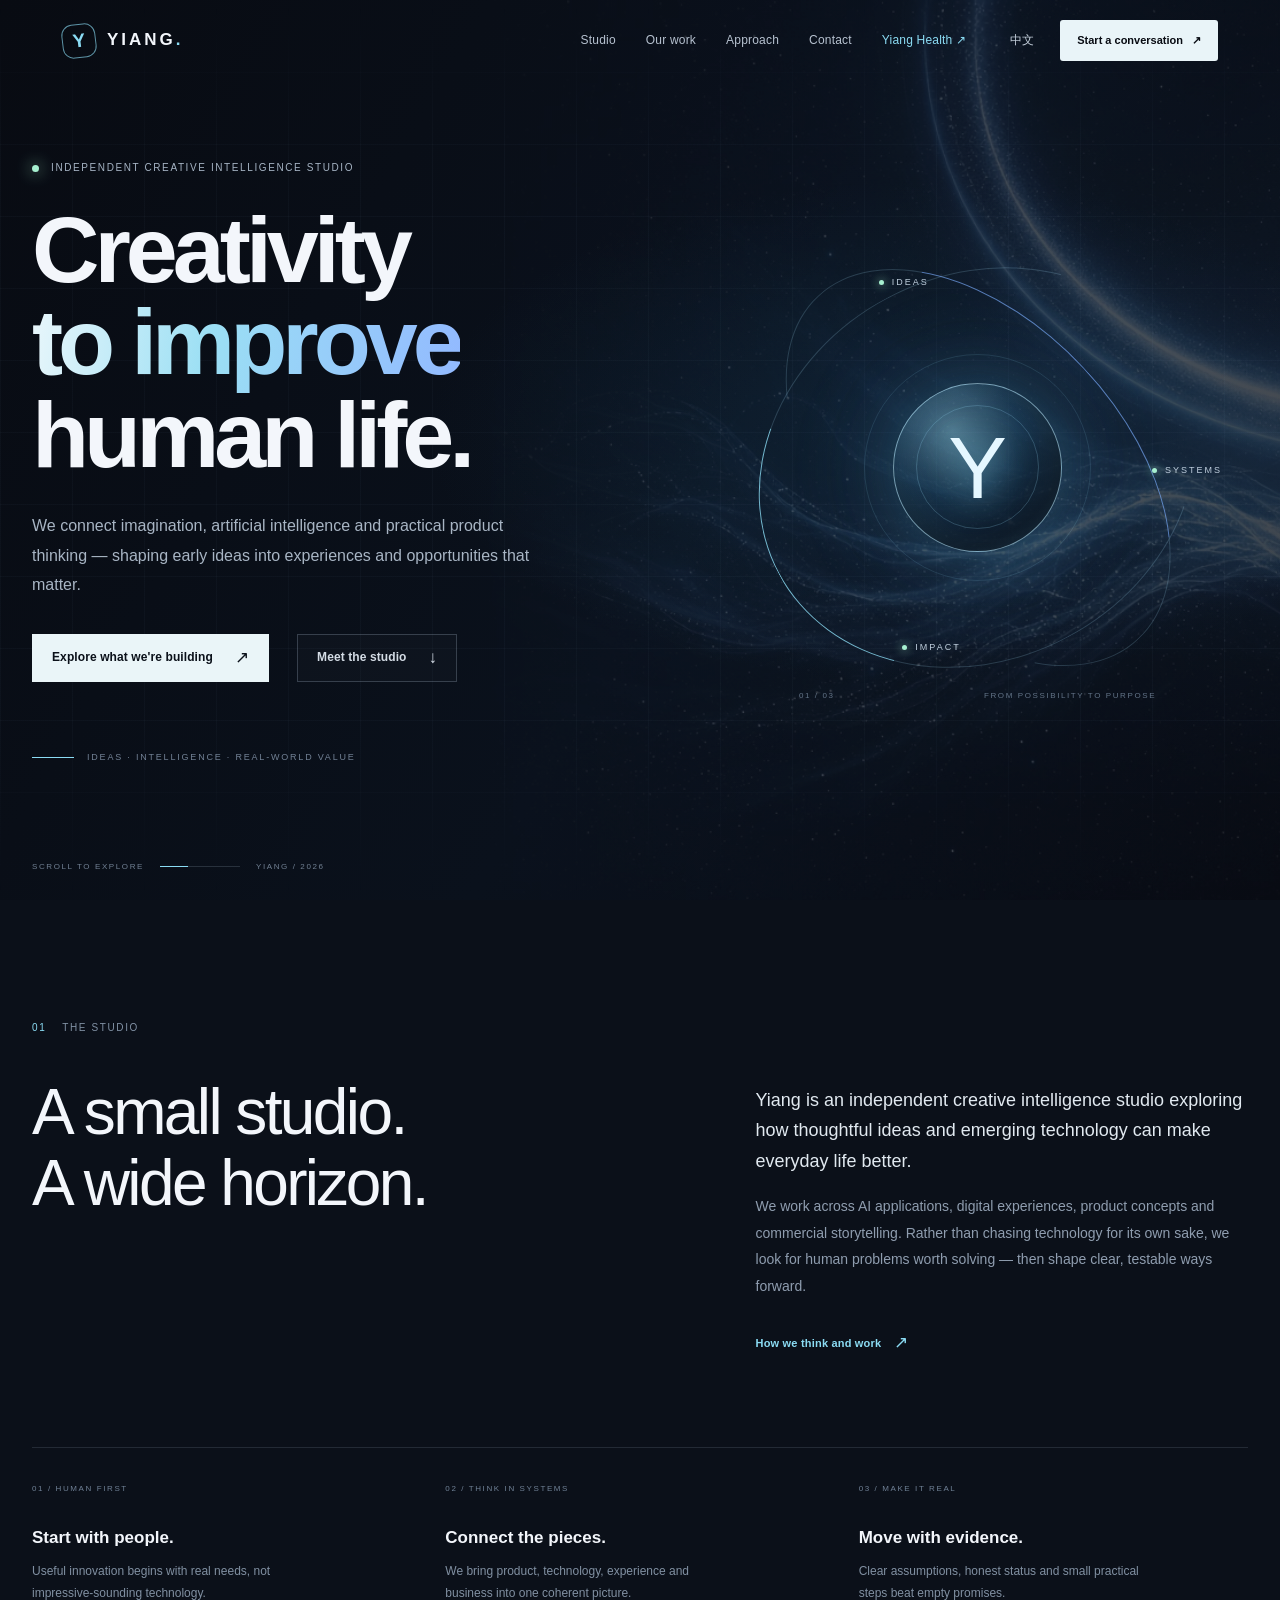
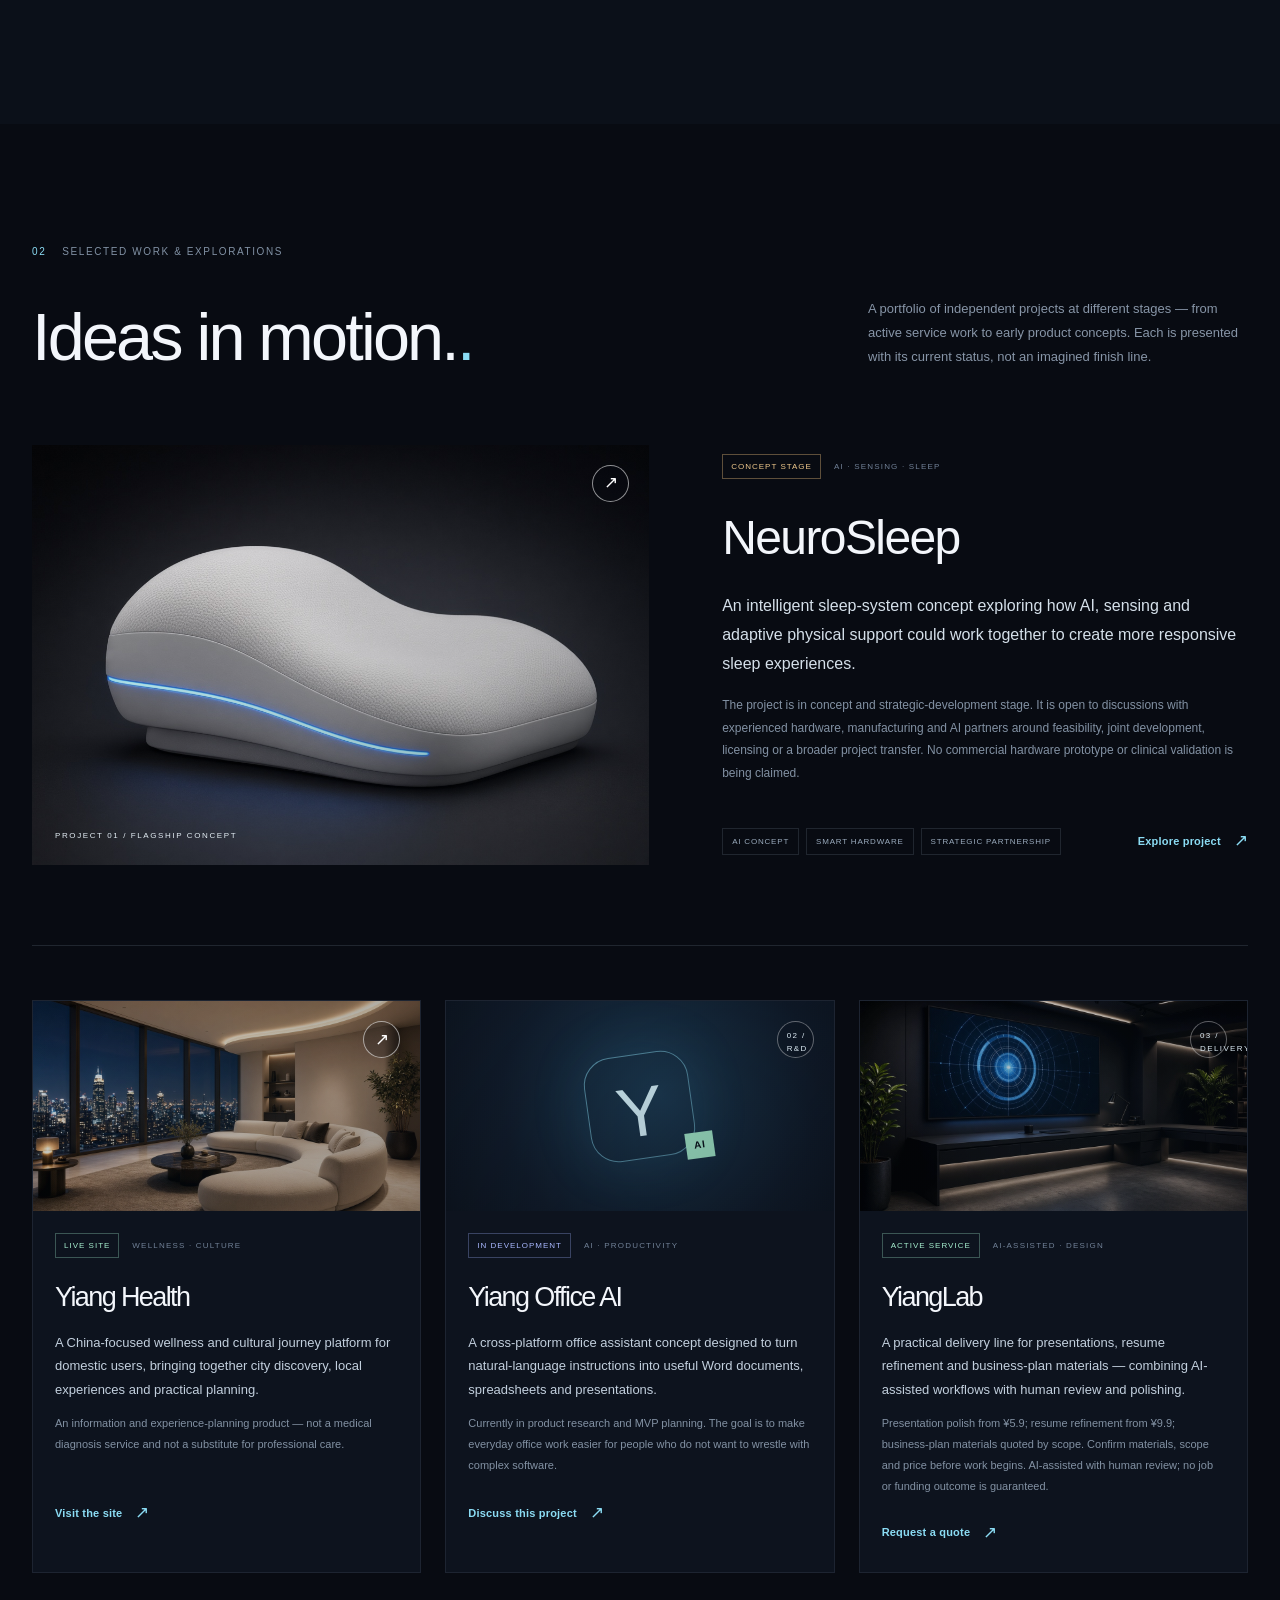
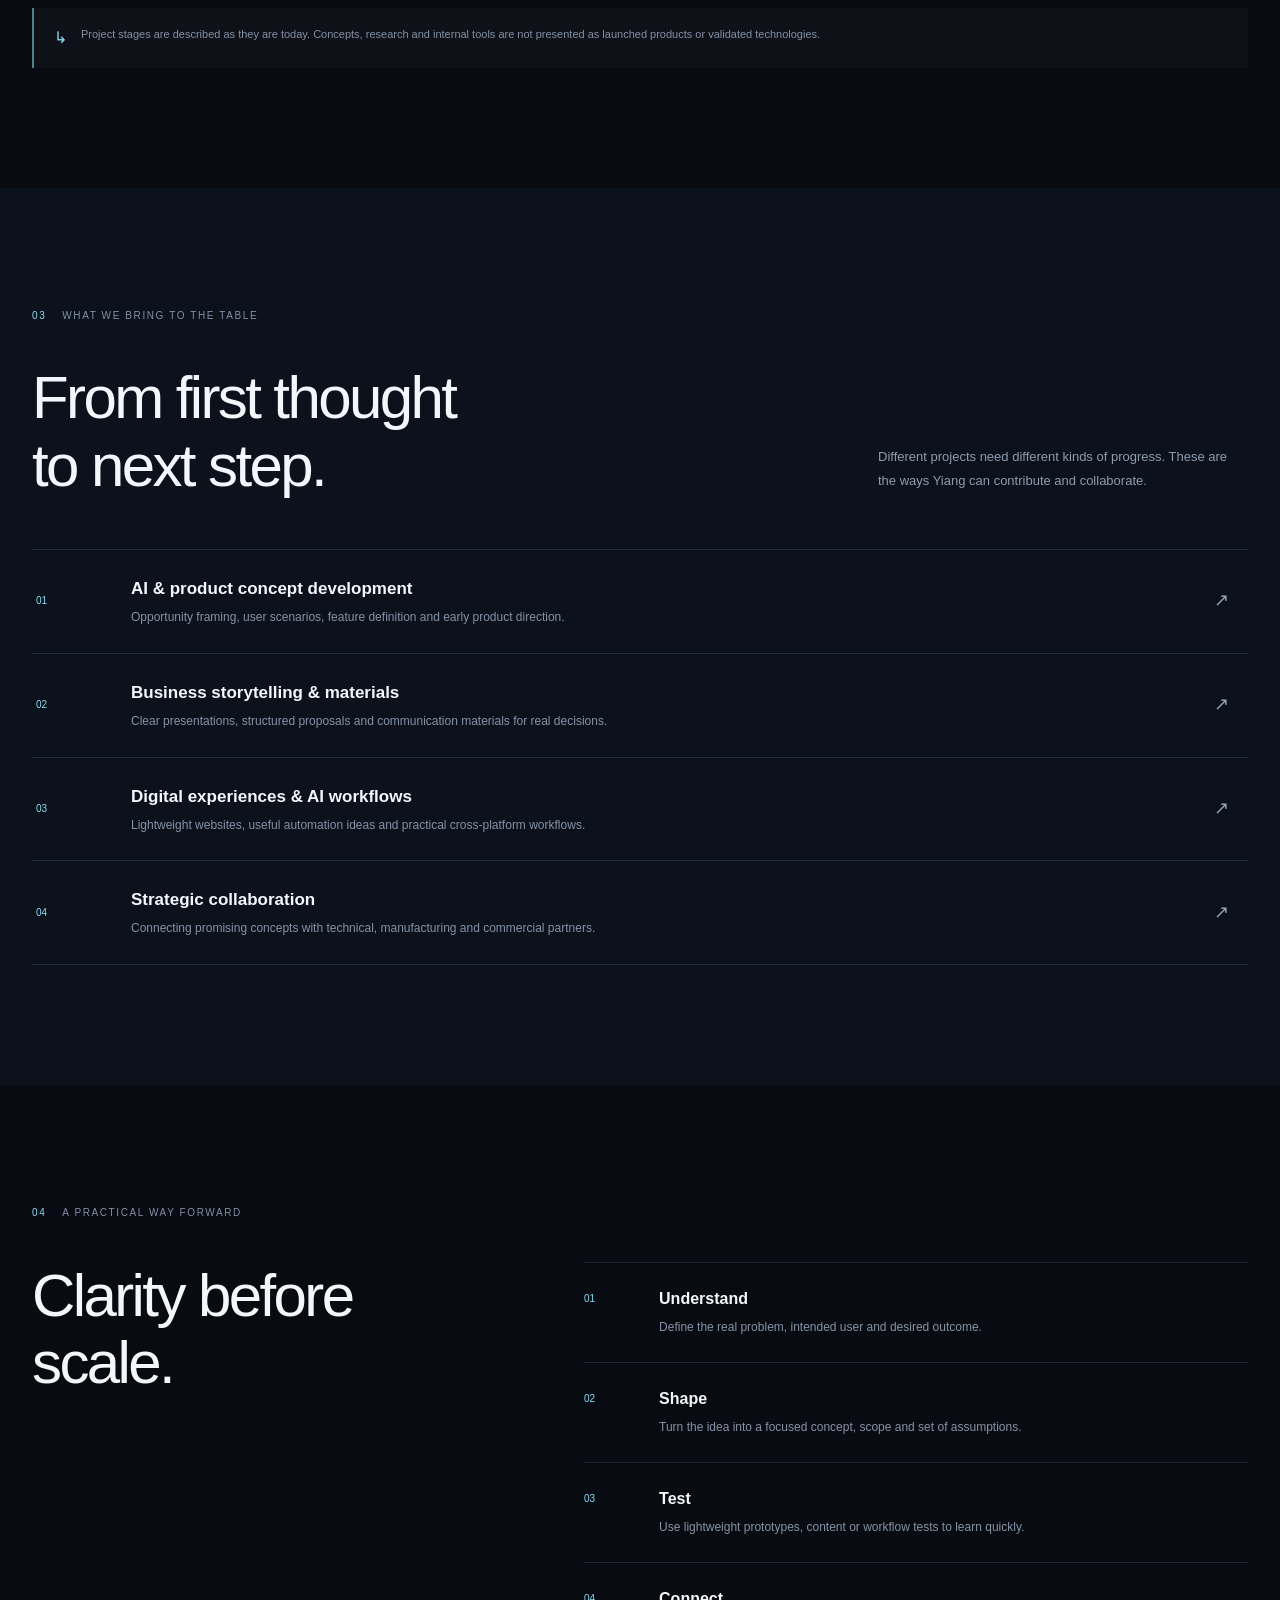
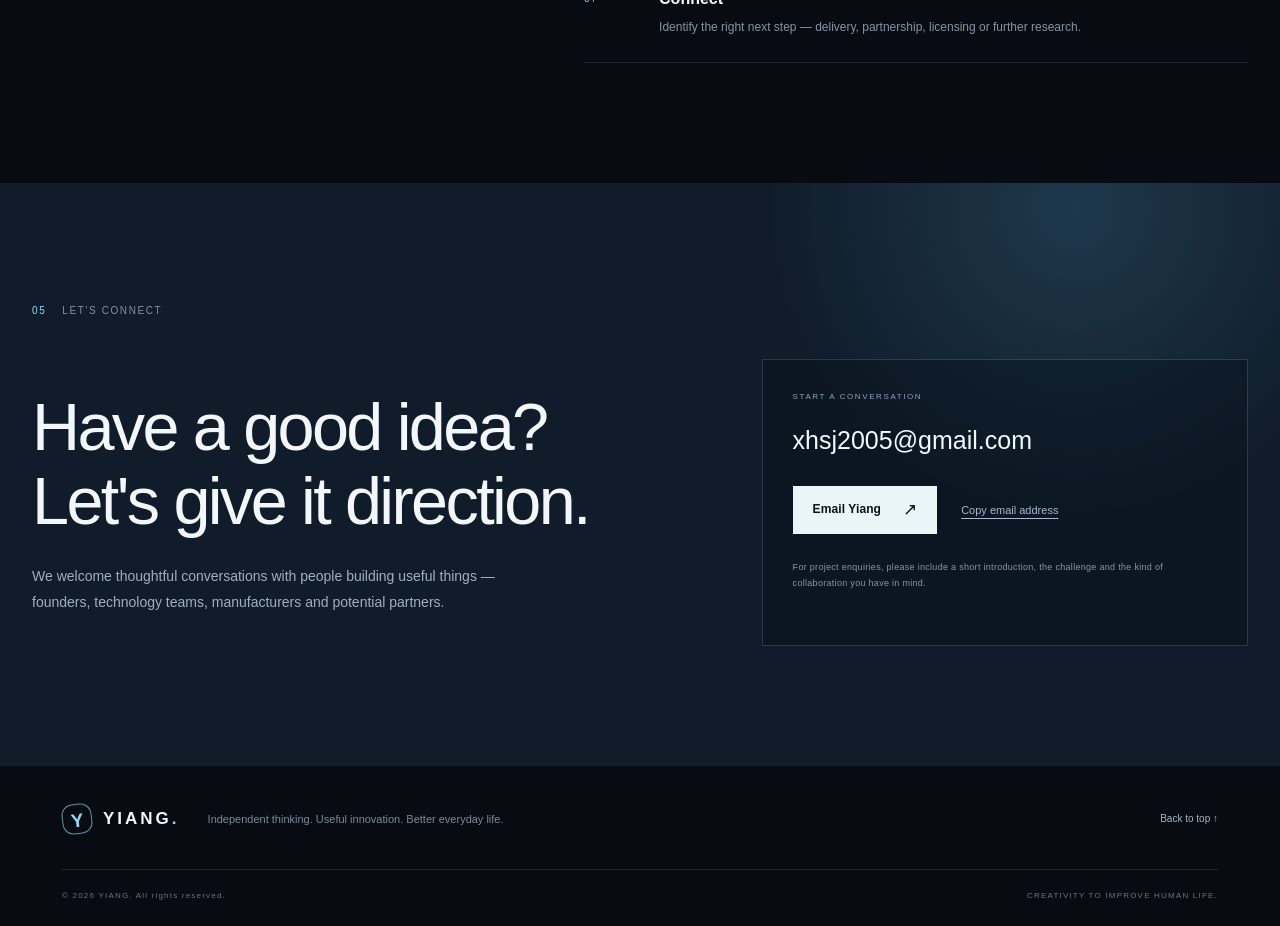
==== commit 0455a0c7: "Clarify YiangLab service offers and quote CTA" ====
--- a/index.html
+++ b/index.html
@@ -13,6 +13,11 @@
   <meta property="og:url" content="https://yiang1905.github.io/Yiang/">
   <meta property="og:image" content="https://yiang1905.github.io/Yiang/image/hero-cosmic-bg.webp">
   <link rel="canonical" href="https://yiang1905.github.io/Yiang/">
+  <!-- Warm the shared GitHub Pages connection and prefetch both project destinations. -->
+  <link rel="dns-prefetch" href="//yiang1905.github.io">
+  <link rel="preconnect" href="https://yiang1905.github.io" crossorigin>
+  <link rel="prefetch" href="https://yiang1905.github.io/Yiang-Health/" as="document">
+  <link rel="prefetch" href="https://yiang1905.github.io/NeuroSleep-Site-with-Film/" as="document">
   <link rel="icon" href="image/yiang-logo.png" type="image/png">
   <link rel="stylesheet" href="style.css">
   <script type="application/ld+json">
@@ -161,7 +166,7 @@
             <h3>YiangLab</h3>
             <p data-i18n="labSummary">A practical delivery line for presentations, resume refinement and business-plan materials — combining AI-assisted workflows with human review and polishing.</p>
             <p class="project-detail" data-i18n="labDetail">Focused on clear structure, readable design and useful deliverables. Scope and turnaround are agreed before work begins.</p>
-            <a class="text-link" href="#contact"><span data-i18n="askAboutServices">Ask about services</span><b>↗</b></a>
+            <a class="text-link" href="mailto:xhsj2005@gmail.com?subject=YiangLab%20service%20enquiry"><span data-i18n="askAboutServices">Request a quote</span><b>↗</b></a>
           </div>
         </article>
       </div>
